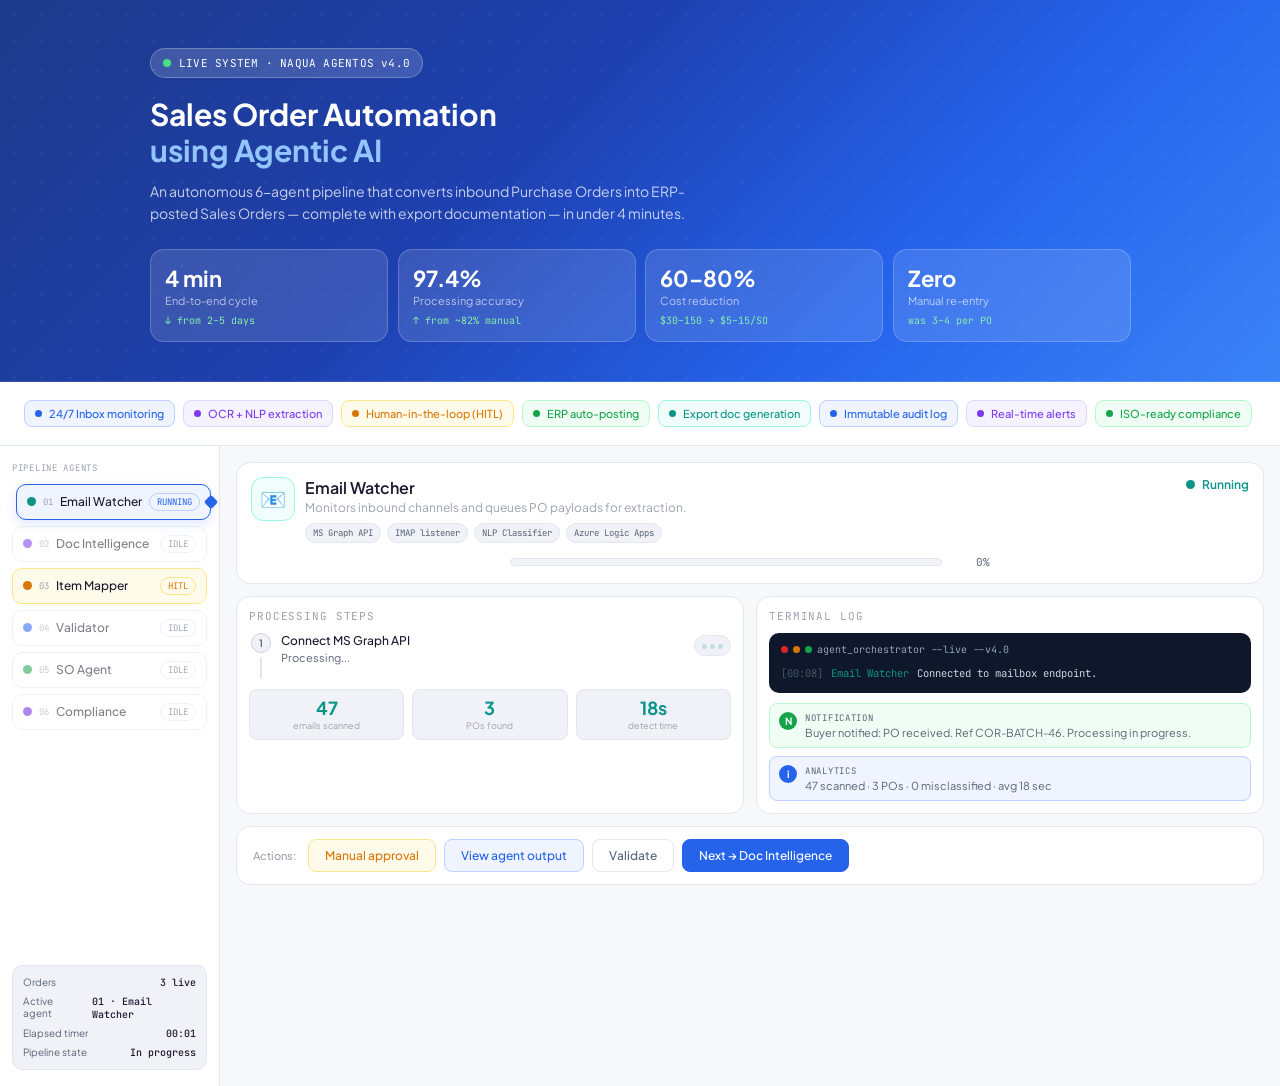
==== index.html @ 42eb83cb "initial commit" ====
<!doctype html>
<html lang="en">
  <head>
    <meta charset="utf-8" />
    <meta name="viewport" content="width=device-width, initial-scale=1" />
    <title>Sales Order Automation using Agentic AI · NAQUA AgentOS</title>
    <link rel="preconnect" href="https://fonts.googleapis.com" />
    <link rel="preconnect" hrefin="https://fonts.gstatic.com" crossorigin />
    <link
      href="https://fonts.googleapis.com/css2?family=JetBrains+Mono:wght@300;400;500;600;700&family=Plus+Jakarta+Sans:wght@300;400;500;600;700&display=swap"
      rel="stylesheet"
    />
    <style>
      :root {
        --font-sans: "Plus Jakarta Sans", system-ui, -apple-system, "Segoe UI", sans-serif;
        --font-mono: "JetBrains Mono", ui-monospace, SFMono-Regular, Menlo, monospace;

        --bg: #f7f8fa;
        --card-bg: #ffffff;
        --card-surface: #f0f2f7;
        --border: #e2e6ef;
        --border-strong: #cbd2e0;
        --text-primary: #1a1a2e;
        --text-secondary: #5a6478;
        --text-muted: #9ca3af;

        --blue: #2563eb;
        --blue-light: #eff4ff;
        --blue-border: #bfcfff;
        --teal: #0d9488;
        --teal-light: #f0fdfa;
        --teal-border: #99f6e4;
        --purple: #7c3aed;
        --purple-light: #f5f3ff;
        --purple-border: #ddd6fe;
        --amber: #d97706;
        --amber-light: #fffbeb;
        --amber-border: #fde68a;
        --green: #16a34a;
        --green-light: #f0fdf4;
        --green-border: #bbf7d0;
        --red: #dc2626;
        --red-light: #fef2f2;
        --red-border: #fecaca;
        --violet: #6d28d9;
        --violet-light: #ede9fe;
        --violet-border: #c4b5fd;

        --hero-g1: #1e3a8a;
        --hero-g2: #1e40af;
        --hero-g3: #2563eb;
        --hero-g4: #3b82f6;
        --hero-text-soft: rgba(255, 255, 255, 0.75);
        --hero-card-bg: rgba(255, 255, 255, 0.12);
        --hero-card-border: rgba(255, 255, 255, 0.2);
        --hero-badge-bg: rgba(255, 255, 255, 0.15);
        --hero-badge-border: rgba(255, 255, 255, 0.25);
        --hero-dot-grid: rgba(255, 255, 255, 0.07);
        --hero-dot: #4ade80;

        --terminal-bg: #0f172a;
        --terminal-head: #94a3b8;
        --terminal-time: #475569;
        --terminal-msg: #cbd5e1;
        --terminal-hitl: #fde68a;
        --terminal-hitl-bg: rgba(245, 158, 11, 0.08);

        --radius-card: 14px;
        --radius-sm: 8px;
        --space-container: 24px;
      }

      * {
        box-sizing: border-box;
      }

      body {
        margin: 0;
        background: var(--bg);
        color: var(--text-primary);
        font-family: var(--font-sans);
      }

      button,
      [role="button"] {
        font-family: inherit;
      }

      .mono {
        font-family: var(--font-mono);
      }

      .app-wrap {
        width: min(1280px, 100%);
        margin: 0 auto;
        background: var(--bg);
      }

      .hero {
        position: relative;
        padding: 48px 40px 40px;
        background-image:
          radial-gradient(var(--hero-dot-grid) 1px, transparent 1px),
          linear-gradient(135deg, var(--hero-g1) 0%, var(--hero-g2) 40%, var(--hero-g3) 70%, var(--hero-g4) 100%);
        background-size: 28px 28px, cover;
        background-position: 0 0, center;
      }

      .hero-content {
        max-width: 980px;
        margin: 0 auto;
      }

      .live-badge {
        display: inline-flex;
        align-items: center;
        gap: 8px;
        padding: 7px 12px;
        border-radius: 999px;
        border: 1px solid var(--hero-badge-border);
        background: var(--hero-badge-bg);
        color: var(--card-bg);
        font-size: 11px;
        letter-spacing: 0.02em;
      }

      .live-dot {
        width: 8px;
        height: 8px;
        border-radius: 999px;
        background: var(--hero-dot);
        animation: pulse-dot 1.5s infinite;
      }

      .hero h1 {
        margin: 18px 0 12px;
        font-size: 30px;
        line-height: 1.2;
        color: var(--card-bg);
      }

      .hero h1 span {
        display: block;
        color: #93c5fd;
      }

      .hero p {
        margin: 0;
        max-width: 560px;
        color: var(--hero-text-soft);
        font-size: 14px;
        line-height: 1.6;
      }

      .kpi-grid {
        margin-top: 24px;
        display: grid;
        grid-template-columns: repeat(4, minmax(0, 1fr));
        gap: 10px;
      }

      .kpi-card {
        border: 1px solid var(--hero-card-border);
        background: var(--hero-card-bg);
        border-radius: var(--radius-card);
        padding: 14px;
        animation: kpi-enter 250ms ease forwards;
        opacity: 0;
      }

      .kpi-card:nth-child(1) { animation-delay: 0ms; }
      .kpi-card:nth-child(2) { animation-delay: 100ms; }
      .kpi-card:nth-child(3) { animation-delay: 200ms; }
      .kpi-card:nth-child(4) { animation-delay: 300ms; }

      .kpi-value {
        font-size: 22px;
        font-weight: 700;
        color: var(--card-bg);
      }

      .kpi-label {
        margin-top: 2px;
        font-size: 11px;
        color: rgba(255, 255, 255, 0.65);
      }

      .kpi-delta {
        margin-top: 7px;
        font-size: 10px;
        color: #86efac;
      }

      .features-strip {
        background: var(--card-bg);
        border-bottom: 1px solid var(--border);
        padding: 18px 24px;
      }

      .feature-list {
        display: flex;
        flex-wrap: wrap;
        gap: 8px;
      }

      .chip {
        display: inline-flex;
        align-items: center;
        gap: 7px;
        border-radius: var(--radius-sm);
        padding: 6px 10px;
        border: 1px solid var(--chip-border);
        background: var(--chip-bg);
        color: var(--chip-fg);
        font-size: 11px;
        font-weight: 500;
      }

      .chip-dot {
        width: 7px;
        height: 7px;
        border-radius: 999px;
        background: var(--chip-fg);
      }

      .chip.blue { --chip-bg: var(--blue-light); --chip-border: var(--blue-border); --chip-fg: var(--blue); }
      .chip.purple { --chip-bg: var(--purple-light); --chip-border: var(--purple-border); --chip-fg: var(--purple); }
      .chip.amber { --chip-bg: var(--amber-light); --chip-border: var(--amber-border); --chip-fg: var(--amber); }
      .chip.green { --chip-bg: var(--green-light); --chip-border: var(--green-border); --chip-fg: var(--green); }
      .chip.teal { --chip-bg: var(--teal-light); --chip-border: var(--teal-border); --chip-fg: var(--teal); }

      .app-shell {
        display: grid;
        grid-template-columns: 220px 1fr;
        min-height: 640px;
      }

      .left-nav {
        background: var(--card-bg);
        border-right: 1px solid var(--border);
        padding: 16px 12px;
        display: flex;
        flex-direction: column;
        gap: 10px;
      }

      .panel-label {
        font-size: 9px;
        letter-spacing: 0.08em;
        text-transform: uppercase;
        color: var(--text-muted);
      }

      .agent-nav {
        display: flex;
        flex-direction: column;
        gap: 6px;
      }

      .agent-row {
        border: 1px solid var(--border);
        border-radius: 10px;
        background: var(--card-bg);
        padding: 8px 10px;
        display: grid;
        grid-template-columns: auto auto 1fr auto;
        gap: 6px 7px;
        align-items: center;
        cursor: pointer;
        transition: background 150ms ease, opacity 150ms ease, border-color 150ms ease;
      }

      .agent-row:hover {
        background: var(--card-surface);
      }

      .agent-row.idle {
        opacity: 0.55;
      }

      .agent-row.running {
        border-color: var(--blue-border);
      }

      .agent-row.hitl {
        border-color: var(--amber-border);
        background: var(--amber-light);
      }

      .agent-row.done {
        border-color: var(--green-border);
        background: var(--green-light);
      }

      .agent-row.error {
        border-color: var(--red-border);
        background: var(--red-light);
      }

      .agent-row.active {
        background: var(--blue-light);
        border-color: var(--blue);
        box-shadow: 0 4px 12px rgba(37, 99, 235, 0.15);
        transform: translateX(4px);
        position: relative;
        z-index: 2;
        opacity: 1;
      }

      .agent-row.active::after {
        content: "";
        position: absolute;
        right: -6px;
        top: 50%;
        transform: translateY(-50%) rotate(45deg);
        width: 10px;
        height: 10px;
        background: var(--blue);
        border-radius: 2px;
        box-shadow: 2px -2px 4px rgba(0, 0, 0, 0.05);
      }

      .agent-row.hitl.active {
        background: #fffbeb;
        border-color: var(--amber);
      }

      .agent-row.hitl.active::after {
        background: var(--amber);
      }

      .agent-row.done.active {
        background: #f0fdf4;
        border-color: var(--green);
      }

      .agent-row.done.active::after {
        background: var(--green);
      }

      .agent-dot {
        width: 9px;
        height: 9px;
        border-radius: 999px;
        background: var(--agent-color);
      }

      .agent-row.running .agent-dot,
      .agent-row.hitl .agent-dot {
        animation: pulse-dot 0.8s infinite;
      }

      .agent-num {
        font-size: 9px;
        color: var(--text-muted);
      }

      .agent-name {
        font-size: 12px;
        font-weight: 500;
        color: var(--text-primary);
        flex: 1;
      }

      .state-badge {
        border-radius: 999px;
        padding: 2px 7px;
        font-size: 9px;
        border: 1px solid var(--border);
        color: var(--text-secondary);
        background: var(--card-bg);
      }

      .state-badge.running { color: var(--blue); border-color: var(--blue-border); background: var(--blue-light); }
      .state-badge.hitl { color: var(--amber); border-color: var(--amber-border); background: var(--amber-light); }
      .state-badge.done { color: var(--green); border-color: var(--green-border); background: var(--green-light); }
      .state-badge.error { color: var(--red); border-color: var(--red-border); background: var(--red-light); }

      .status-block {
        margin-top: auto;
        border: 1px solid var(--border);
        background: var(--card-surface);
        border-radius: 10px;
        padding: 10px;
        font-size: 10px;
        display: grid;
        gap: 6px;
      }

      .status-row {
        display: flex;
        justify-content: space-between;
        color: var(--text-secondary);
        gap: 10px;
      }

      .status-row span:last-child {
        color: var(--text-primary);
        font-family: var(--font-mono);
        font-weight: 500;
      }

      .right-panel {
        padding: 16px;
      }

      .agent-panel {
        display: flex;
        flex-direction: column;
        gap: 12px;
        animation: panel-in 200ms ease;
      }

      .card {
        border-radius: var(--radius-card);
        border: 1px solid var(--border);
        background: var(--card-bg);
      }

      .agent-header {
        padding: 14px;
        display: grid;
        grid-template-columns: 1fr auto;
        align-items: start;
        gap: 12px;
      }

      .header-main {
        display: flex;
        gap: 10px;
        align-items: flex-start;
      }

      .agent-icon {
        width: 44px;
        height: 44px;
        border-radius: 12px;
        display: grid;
        place-items: center;
        font-size: 21px;
        background: var(--theme-light);
        border: 1px solid var(--theme-border);
      }

      .header-title {
        font-size: 16px;
        font-weight: 600;
        color: var(--text-primary);
      }

      .header-sub {
        margin-top: 2px;
        font-size: 12px;
        color: var(--text-muted);
      }

      .tool-list {
        margin-top: 8px;
        display: flex;
        flex-wrap: wrap;
        gap: 6px;
      }

      .tool-pill {
        border: 1px solid var(--border);
        background: var(--card-surface);
        color: var(--text-secondary);
        border-radius: 999px;
        padding: 3px 7px;
        font-size: 9px;
      }

      .header-status {
        display: flex;
        align-items: center;
        gap: 7px;
        font-size: 12px;
        font-weight: 600;
        color: var(--theme);
      }

      .header-progress {
        grid-column: 1 / -1;
        width: min(480px, 100%);
        justify-self: center;
        display: flex;
        align-items: center;
        gap: 10px;
      }

      .header-progress-bar {
        flex: 1;
        height: 8px;
        border-radius: 999px;
        border: 1px solid var(--border);
        background: var(--card-surface);
        overflow: hidden;
      }

      .header-progress-fill {
        height: 100%;
        width: var(--header-progress, 0%);
        border-radius: inherit;
        background: var(--theme);
        transition: width 250ms ease;
      }

      .header-progress.running .header-progress-fill,
      .header-progress.hitl .header-progress-fill {
        background-image: linear-gradient(90deg, var(--theme), #93c5fd, var(--theme));
        background-size: 180% 100%;
        animation: progress-shift 1.1s linear infinite;
      }

      .header-progress-label {
        min-width: 38px;
        font-size: 11px;
        color: var(--text-secondary);
        text-align: right;
      }

      @keyframes progress-shift {
        from { background-position: 0% 50%; }
        to { background-position: 100% 50%; }
      }

      .header-dot {
        width: 9px;
        height: 9px;
        border-radius: 999px;
        background: var(--theme);
      }

      .header-dot.pulse {
        animation: pulse-dot 0.8s infinite;
      }

      .grid-2 {
        display: grid;
        gap: 12px;
        grid-template-columns: 1fr 1fr;
      }

      .steps-card,
      .log-card {
        padding: 12px;
      }

      .small-title {
        font-size: 11px;
        color: var(--text-muted);
        letter-spacing: 0.08em;
        text-transform: uppercase;
      }

      .steps {
        margin-top: 10px;
        display: grid;
        gap: 8px;
      }

      .step-item {
        display: grid;
        grid-template-columns: 24px 1fr auto;
        gap: 8px;
        align-items: start;
        opacity: 0;
        animation: fade-in-up 250ms ease forwards;
        animation-delay: var(--d);
      }

      .step-pending {
        opacity: 0.4;
      }

      .step-rail {
        display: flex;
        flex-direction: column;
        align-items: center;
      }

      .step-circle {
        width: 20px;
        height: 20px;
        border-radius: 999px;
        border: 1px solid var(--border-strong);
        background: var(--card-surface);
        color: var(--text-secondary);
        display: grid;
        place-items: center;
        font-size: 10px;
        font-weight: 600;
      }

      .step-circle.done {
        background: var(--theme-light);
        border-color: var(--theme-border);
        color: var(--theme);
      }

      .step-circle.hitl {
        background: var(--amber-light);
        border-color: var(--amber-border);
        color: var(--amber);
      }

      .step-line {
        width: 1.5px;
        height: 22px;
        background: var(--border);
        margin-top: 4px;
      }

      .step-title {
        font-size: 12px;
        font-weight: 500;
      }

      .step-title.hitl {
        color: var(--amber);
      }

      .step-sub {
        margin-top: 3px;
        font-size: 11px;
        color: var(--text-secondary);
      }

      .metric-chip {
        margin-top: 2px;
        border-radius: 999px;
        border: 1px solid var(--border);
        background: var(--card-surface);
        padding: 3px 7px;
        font-size: 10px;
        color: var(--text-secondary);
        white-space: nowrap;
      }

      .metric-chip.hitl {
        border-color: var(--amber-border);
        background: var(--amber-light);
        color: var(--amber);
        animation: hitl-badge-pulse 1s infinite;
      }

      .hitl-inline {
        margin-top: 4px;
        display: inline-flex;
        align-items: center;
        gap: 6px;
        border: 1px solid var(--amber-border);
        background: var(--amber-light);
        color: var(--amber);
        border-radius: 999px;
        padding: 3px 7px;
        font-size: 10px;
      }

      .metrics-grid {
        margin-top: 10px;
        display: grid;
        gap: 8px;
        grid-template-columns: repeat(3, minmax(0, 1fr));
      }

      .m-chip {
        border: 1px solid var(--border);
        background: var(--card-surface);
        border-radius: var(--radius-sm);
        text-align: center;
        padding: 8px 5px;
      }

      .m-value {
        font-size: 18px;
        line-height: 1.1;
        font-weight: 700;
        color: var(--theme);
      }

      .m-label {
        margin-top: 2px;
        font-size: 9px;
        color: var(--text-muted);
      }

      .inline-overlay {
        margin-top: 12px;
        border-radius: var(--radius-card);
        background: rgba(15, 23, 42, 0.5);
        padding: 12px;
      }

      .modal-box {
        max-width: 480px;
        margin: 0 auto;
        border: 1px solid var(--border);
        border-radius: var(--radius-card);
        background: var(--card-bg);
        padding: 20px;
        opacity: 0;
        transform: scale(0.96);
        animation: modal-in 180ms ease forwards;
      }

      .modal-head {
        display: flex;
        gap: 10px;
        align-items: flex-start;
      }

      .modal-ico {
        width: 32px;
        height: 32px;
        border-radius: var(--radius-sm);
        border: 1px solid var(--amber-border);
        background: var(--amber-light);
        display: grid;
        place-items: center;
      }

      .modal-title {
        font-size: 14px;
        font-weight: 600;
      }

      .modal-sub {
        margin-top: 4px;
        font-size: 11px;
        color: var(--text-secondary);
      }

      .anom-row {
        display: flex;
        gap: 8px;
        padding: 8px 0;
        border-bottom: 1px solid var(--border);
      }

      .anom-dot {
        width: 8px;
        height: 8px;
        border-radius: 999px;
        margin-top: 5px;
      }

      .anom-item {
        font-size: 11px;
        font-weight: 500;
      }

      .anom-detail {
        margin-top: 2px;
        font-size: 10px;
        color: var(--text-secondary);
      }

      .modal-actions {
        display: flex;
        flex-wrap: wrap;
        gap: 8px;
        margin-top: 12px;
      }

      .log-body {
        margin-top: 10px;
        border-radius: 10px;
        background: var(--terminal-bg);
        padding: 10px 12px;
      }

      .log-head {
        display: flex;
        align-items: center;
        gap: 5px;
        color: var(--terminal-head);
        font-size: 10px;
        margin-bottom: 8px;
      }

      .tl-dot {
        width: 7px;
        height: 7px;
        border-radius: 999px;
      }

      .tl-red { background: var(--red); }
      .tl-amber { background: var(--amber); }
      .tl-green { background: var(--green); }

      .ll {
        display: flex;
        gap: 8px;
        font-size: 10.5px;
        line-height: 1.8;
        animation: slide-in 150ms ease both;
        animation-delay: var(--d);
      }

      .ll.hitl {
        background: var(--terminal-hitl-bg);
        border-radius: 6px;
        padding: 0 6px;
      }

      .ll-time {
        color: var(--terminal-time);
      }

      .ll-agent {
        color: var(--theme);
      }

      .ll-msg {
        color: var(--terminal-msg);
      }

      .ll.hitl .ll-msg {
        color: var(--terminal-hitl);
      }

      .banner-stack {
        margin-top: 10px;
        display: grid;
        gap: 8px;
      }

      .banner {
        border-radius: var(--radius-sm);
        border: 1px solid var(--banner-border);
        background: var(--banner-bg);
        padding: 8px 9px;
        display: flex;
        gap: 8px;
        align-items: flex-start;
      }

      .b-ico {
        width: 18px;
        height: 18px;
        border-radius: 999px;
        display: grid;
        place-items: center;
        color: var(--card-bg);
        font-size: 10px;
        font-weight: 700;
        background: var(--banner-ico);
      }

      .b-label {
        font-size: 9px;
        color: var(--text-secondary);
        letter-spacing: 0.08em;
        text-transform: uppercase;
      }

      .b-body {
        font-size: 11px;
        color: var(--text-secondary);
        margin-top: 2px;
      }

      .banner.green { --banner-bg: var(--green-light); --banner-border: var(--green-border); --banner-ico: var(--green); }
      .banner.amber { --banner-bg: var(--amber-light); --banner-border: var(--amber-border); --banner-ico: var(--amber); }
      .banner.blue { --banner-bg: var(--blue-light); --banner-border: var(--blue-border); --banner-ico: var(--blue); }

      .action-bar {
        padding: 12px 16px;
        display: flex;
        flex-wrap: wrap;
        align-items: center;
        gap: 8px;
      }

      .action-label {
        color: var(--text-muted);
        font-size: 11px;
        font-weight: 500;
        margin-right: 4px;
      }

      .btn {
        border-radius: var(--radius-sm);
        border: 1px solid var(--border);
        background: var(--card-bg);
        color: var(--text-secondary);
        font-size: 12px;
        font-weight: 500;
        padding: 8px 16px;
        cursor: pointer;
        transition: opacity 150ms ease, transform 80ms ease;
      }

      .btn:hover {
        opacity: 0.85;
      }

      .btn:active {
        transform: scale(0.98);
      }

      .btn:disabled {
        opacity: 0.4;
        cursor: not-allowed;
        pointer-events: none;
      }

      .btn-amber {
        color: var(--amber);
        border-color: var(--amber-border);
        background: var(--amber-light);
      }

      .btn-blue {
        color: var(--blue);
        border-color: var(--blue-border);
        background: var(--blue-light);
      }

      .btn-ghost {
        color: var(--text-secondary);
        border-color: var(--border);
        background: var(--card-bg);
      }

      .btn-next {
        color: var(--card-bg);
        border-color: var(--blue);
        background: var(--blue);
      }

      .btn-next.complete {
        border-color: var(--green);
        background: var(--green);
      }

      .inline-note {
        margin-top: 8px;
        border-radius: var(--radius-sm);
        border: 1px solid var(--green-border);
        background: var(--green-light);
        color: var(--green);
        padding: 7px 9px;
        font-size: 11px;
      }

      .inline-error {
        margin-top: 8px;
        border-radius: var(--radius-sm);
        border: 1px solid var(--red-border);
        background: var(--red-light);
        color: var(--red);
        padding: 7px 9px;
        font-size: 11px;
      }

      .output-panel {
        margin-top: 8px;
        border: 1px solid var(--border);
        border-radius: var(--radius-sm);
        background: var(--card-surface);
        padding: 10px;
        white-space: pre-wrap;
        font-size: 10px;
        color: var(--text-secondary);
      }

      .so-list {
        margin-top: 10px;
        display: grid;
        gap: 8px;
      }

      .so-row {
        display: flex;
        justify-content: space-between;
        align-items: center;
        gap: 8px;
        border: 1px solid var(--border);
        border-radius: var(--radius-sm);
        background: #fff;
        padding: 8px 10px;
      }

      .so-id {
        font-size: 11px;
        font-weight: 600;
        color: var(--text-primary);
      }

      .so-meta {
        margin-top: 2px;
        font-size: 10px;
        color: var(--text-secondary);
      }

      .so-modal-overlay {
        position: fixed;
        inset: 0;
        background: rgba(15, 23, 42, 0.45);
        display: none;
        align-items: center;
        justify-content: center;
        z-index: 50;
        padding: 16px;
      }

      .so-modal-overlay.open {
        display: flex;
      }

      .so-modal-card {
        width: min(760px, 100%);
        border-radius: var(--radius-card);
        border: 1px solid var(--border);
        background: #fff;
        box-shadow: 0 16px 40px rgba(15, 23, 42, 0.18);
        overflow: hidden;
        animation: modal-in 180ms ease forwards;
      }

      .so-modal-head {
        display: flex;
        justify-content: space-between;
        align-items: center;
        border-bottom: 1px solid var(--border);
        background: var(--card-surface);
        padding: 12px 14px;
      }

      .so-modal-title {
        font-size: 14px;
        font-weight: 700;
        color: var(--text-primary);
      }

      .so-modal-body {
        padding: 14px;
        display: grid;
        gap: 10px;
      }

      .so-doc-header {
        border: 1px solid var(--border);
        border-radius: var(--radius-sm);
        padding: 10px;
        background: var(--blue-light);
      }

      .so-doc-grid {
        display: grid;
        gap: 8px;
        grid-template-columns: repeat(2, minmax(0, 1fr));
      }

      .so-doc-cell {
        border: 1px solid var(--border);
        border-radius: var(--radius-sm);
        padding: 8px;
        background: #fff;
      }

      .so-doc-label {
        font-size: 9px;
        color: var(--text-muted);
      }

      .so-doc-value {
        margin-top: 3px;
        font-size: 11px;
        color: var(--text-primary);
        font-weight: 500;
      }

      .theme-teal { --theme: var(--teal); --theme-light: var(--teal-light); --theme-border: var(--teal-border); }
      .theme-purple { --theme: var(--purple); --theme-light: var(--purple-light); --theme-border: var(--purple-border); }
      .theme-amber { --theme: var(--amber); --theme-light: var(--amber-light); --theme-border: var(--amber-border); }
      .theme-blue { --theme: var(--blue); --theme-light: var(--blue-light); --theme-border: var(--blue-border); }
      .theme-green { --theme: var(--green); --theme-light: var(--green-light); --theme-border: var(--green-border); }
      .theme-violet { --theme: var(--violet); --theme-light: var(--violet-light); --theme-border: var(--violet-border); }

      *:focus-visible {
        outline: 2px solid var(--blue);
        outline-offset: 2px;
      }

      @keyframes pulse-dot {
        0%, 100% { opacity: 1; }
        50% { opacity: 0.3; }
      }

      @keyframes panel-in {
        from { opacity: 0; transform: translateY(8px); }
        to { opacity: 1; transform: translateY(0); }
      }

      @keyframes fade-in-up {
        from { opacity: 0; transform: translateY(6px); }
        to { opacity: 1; transform: translateY(0); }
      }

      @keyframes slide-in {
        from { opacity: 0; transform: translateX(-4px); }
        to { opacity: 1; transform: translateX(0); }
      }

      @keyframes hitl-badge-pulse {
        0%, 100% { border-color: var(--amber-border); }
        50% { border-color: transparent; }
      }

      @keyframes kpi-enter {
        from { opacity: 0; transform: scale(0.97); }
        to { opacity: 1; transform: scale(1); }
      }

      @keyframes modal-in {
        from { opacity: 0; transform: scale(0.96); }
        to { opacity: 1; transform: scale(1); }
      }

      @media (max-width: 768px) {
        .app-shell { grid-template-columns: 1fr; }
      }

      @media (max-width: 640px) {
        .kpi-grid { grid-template-columns: repeat(2, minmax(0, 1fr)); }
      }

      @media (max-width: 480px) {
        .hero { padding: 32px 20px; }
        .kpi-grid { grid-template-columns: 1fr; }
      }

      /* Sequential step loading indicator */
      @keyframes typing-dot {
        0%, 100% { opacity: 0.2; }
        20% { opacity: 1; }
      }
      .typing-indicator {
        display: inline-flex;
        gap: 3px;
        align-items: center;
        padding: 2px 0;
      }
      .typing-indicator span {
        width: 5px;
        height: 5px;
        border-radius: 50%;
        background: var(--theme, var(--blue));
        animation: typing-dot 1.4s infinite both;
      }
      .typing-indicator span:nth-child(2) { animation-delay: 0.2s; }
      .typing-indicator span:nth-child(3) { animation-delay: 0.4s; }

      /* Bottom action panel transitions */
      .bottom-panel-content {
        overflow: hidden;
        max-height: 0;
        opacity: 0;
        transition: max-height 350ms ease, opacity 250ms ease, margin 250ms ease;
        margin-top: 0;
      }
      .bottom-panel-content.open {
        max-height: 500px;
        opacity: 1;
        margin-top: 8px;
      }

      /* Active action button highlight */
      .btn.btn-active {
        box-shadow: 0 0 0 2px var(--blue);
        transform: scale(1.02);
      }
    </style>
  </head>
  <body>
    <main class="app-wrap">
      <section class="hero" id="hero" aria-label="Hero section">
        <div class="hero-content">
          <div class="live-badge mono">
            <span class="live-dot" aria-hidden="true"></span>
            <span>LIVE SYSTEM · NAQUA AGENTOS v4.0</span>
          </div>
          <h1>Sales Order Automation <span>using Agentic AI</span></h1>
          <p>
            An autonomous 6-agent pipeline that converts inbound Purchase Orders into ERP-posted Sales
            Orders — complete with export documentation — in under 4 minutes.
          </p>
          <div class="kpi-grid">
            <article class="kpi-card">
              <div class="kpi-value">4 min</div>
              <div class="kpi-label">End-to-end cycle</div>
              <div class="kpi-delta mono">↓ from 2–5 days</div>
            </article>
            <article class="kpi-card">
              <div class="kpi-value">97.4%</div>
              <div class="kpi-label">Processing accuracy</div>
              <div class="kpi-delta mono">↑ from ~82% manual</div>
            </article>
            <article class="kpi-card">
              <div class="kpi-value">60–80%</div>
              <div class="kpi-label">Cost reduction</div>
              <div class="kpi-delta mono">$30–150 → $5–15/SO</div>
            </article>
            <article class="kpi-card">
              <div class="kpi-value">Zero</div>
              <div class="kpi-label">Manual re-entry</div>
              <div class="kpi-delta mono">was 3–4 per PO</div>
            </article>
          </div>
        </div>
      </section>

      <section class="features-strip" id="features" aria-label="Features strip">
        <div class="feature-list">
          <div class="chip blue"><span class="chip-dot"></span>24/7 Inbox monitoring</div>
          <div class="chip purple"><span class="chip-dot"></span>OCR + NLP extraction</div>
          <div class="chip amber"><span class="chip-dot"></span>Human-in-the-loop (HITL)</div>
          <div class="chip green"><span class="chip-dot"></span>ERP auto-posting</div>
          <div class="chip teal"><span class="chip-dot"></span>Export doc generation</div>
          <div class="chip blue"><span class="chip-dot"></span>Immutable audit log</div>
          <div class="chip purple"><span class="chip-dot"></span>Real-time alerts</div>
          <div class="chip green"><span class="chip-dot"></span>ISO-ready compliance</div>
        </div>
      </section>

      <section id="simulation" aria-label="Main simulation app container">
        <div class="app-shell">
          <aside class="left-nav">
            <div class="panel-label mono">Pipeline agents</div>
            <div class="agent-nav" id="agentNav"></div>
            <div class="status-block">
              <div class="status-row"><span>Orders</span><span id="statusOrders">3 live</span></div>
              <div class="status-row"><span>Active agent</span><span id="statusAgent">03 · Item Mapper</span></div>
              <div class="status-row"><span>Elapsed timer</span><span id="statusTimer">00:00</span></div>
              <div class="status-row"><span>Pipeline state</span><span id="statusPipeline">Awaiting approval</span></div>
            </div>
          </aside>
          <section class="right-panel">
            <div id="panelHost"></div>
          </section>
        </div>
      </section>
    </main>
    <div class="so-modal-overlay" id="soModalOverlay" onclick="closeSalesOrderModal(event)">
      <div class="so-modal-card" id="soModalCard">
        <div class="so-modal-head">
          <div class="so-modal-title">Sales Order Preview</div>
          <button class="btn btn-ghost" onclick="closeSalesOrderModal()">Close</button>
        </div>
        <div class="so-modal-body" id="soModalBody"></div>
      </div>
    </div>

    <script>
      const appState = {
        currentAgent: 0,
        agentStates: ["done", "done", "hitl", "running", "done", "running"],
        agentProgress: [],
        completedSteps: [],
        elapsedTime: 0,
        isRunning: false,
        stepState: {},
        logState: {},
      };

      appState.currentAgent = 2;
      appState.startedAt = null;
      appState.timerRef = null;
      appState.hitlApproved = false;
      appState.hitlRejected = false;
      appState.activeBottomPanel = null;  // 'approval' | 'output' | 'validate' | null
      appState.simTimeout = null;

      const agents = [
        {
          id: 1, key: "email", theme: "teal", icon: "📧", dot: "var(--teal)", name: "Email Watcher",
          desc: "Monitors inbound channels and queues PO payloads for extraction.",
          tools: ["MS Graph API", "IMAP listener", "NLP Classifier", "Azure Logic Apps"],
          stateText: { done: "Completed", running: "Running", hitl: "Awaiting review", error: "Error", idle: "Idle" },
          steps: [
            ["Connect MS Graph API", "Auth OK. Token valid.", "0.2s · PASS"],
            ["Scan inbox — 47 emails", "1 PO from coral@coralintl.com", "18 sec avg"],
            ["NLP email classification", "PURCHASE ORDER · 99.2% confidence", "5 sec · 99.2%"],
            ["Download PDF attachment", "COR-BATCH-46.pdf · 6.3 MB · 3 pages", "1.1 sec · 6.3 MB"],
            ["Queue for Doc Intelligence", "Payload queued. Auto-ack sent to buyer.", "Instant"],
          ],
          metrics: [["47", "emails scanned"], ["3", "POs found"], ["18s", "detect time"]],
          logs: [
            "Connected to mailbox endpoint.",
            "Inbound PO candidate detected.",
            "Classification score: 99.2%.",
            "Attachment saved to processing queue.",
          ],
          banners: [
            { type: "green", label: "Notification", body: "Buyer notified: PO received. Ref COR-BATCH-46. Processing in progress." },
            { type: "blue", label: "Analytics", body: "47 scanned · 3 POs · 0 misclassified · avg 18 sec" },
          ],
          output: "email_metadata:\n- sender: coral@coralintl.com\n- subject: PO COR-BATCH-46\n- attachment: /inbox/COR-BATCH-46.pdf",
        },
        {
          id: 2, key: "doc", theme: "purple", icon: "🔍", dot: "var(--purple)", name: "Doc Intelligence",
          desc: "Runs OCR + NLP extraction and outputs structured purchase order fields.",
          tools: ["Azure Form Recognizer", "LayoutLM", "spaCy NER", "pytesseract"],
          stateText: { done: "Completed", running: "Running", hitl: "Awaiting review", error: "Error", idle: "Idle" },
          steps: [
            ["Initialize LayoutLM model", "Azure Form Recognizer v3.0 loaded.", "0.4s · ready"],
            ["Run OCR on 3 pages", "Text extracted. 300 DPI. Clean scan.", "2.1s · 300 DPI"],
            ["NLP field extraction", "24 fields: buyer, 12 items, LC ref, FOB", "4.9s · 24 fields"],
            ["Confidence scoring", "Overall 99.4% · lowest 97.1% · PASS", "99.4% avg"],
            ["Write structured JSON", "USD 100,224 confirmed → Item Mapper", "7.4s · 0 errors"],
          ],
          metrics: [["24", "fields extracted"], ["99.4%", "confidence"], ["7.4s", "parse time"]],
          logs: [
            "Model initialization complete.",
            "OCR extracted 3-page payload.",
            "Entity extraction yielded 24 fields.",
            "Payload serialized and sent downstream.",
          ],
          banners: [
            { type: "blue", label: "Analytics", body: "24/24 fields · 99.4% conf · 7.4s · 0 errors · zero re-keying" },
          ],
          output: "extracted_fields:\n- buyer: Coral International\n- po_number: COR-BATCH-46\n- line_items: 12\n- amount_usd: 100224",
        },
        {
          id: 3, key: "mapper", theme: "amber", icon: "🗺️", dot: "var(--amber)", name: "Item Mapper",
          desc: "Matches extracted item descriptions against ERP item master with confidence checks.",
          tools: ["RapidFuzz", "ERP Item Master", "Confidence Scorer"],
          stateText: { done: "Approved — continuing", running: "Running", hitl: "Awaiting approval", error: "Error", idle: "Idle" },
          steps: [
            ["Load ERP item master", "4,821 records from SAP S/4HANA", "0.3s · 4821 records"],
            ["RapidFuzz matching 12 items", "11 items above 95% · avg conf 97.1%", "11/12 auto-mapped"],
            ["FLAGGED — HITL", "Entry #04: COR-FILTER-XLR8 · 88% conf", "Awaiting human review"],
            ["Confidence complete", "Awaiting approval", "Pending"],
            ["Write JSON payload", "→ Validation Agent queue", "Pending"],
          ],
          metrics: [["12", "items"], ["1", "HITL flag"], ["91%", "avg confidence"]],
          logs: [
            "Item master loaded: 4821 records.",
            "11 line items resolved automatically.",
            "Confidence exception raised for item #04.",
            "HITL checkpoint waiting for operator.",
          ],
          banners: [
            { type: "amber", label: "Alert", body: "Operator notified · 30 min SLA · escalates to team lead at 29 min" },
            { type: "blue", label: "Analytics", body: "83% auto-mapped · 17% HITL · avg review 4.2 min" },
          ],
          output: "item_mapping:\n- auto_mapped: 11\n- flagged: 1\n- flagged_item: COR-FILTER-XLR8 (88%)\n- suggested_code: NAQUA-FILTER-XLR-8B",
        },
        {
          id: 4, key: "validator", theme: "blue", icon: "🛡️", dot: "var(--blue)", name: "Validator",
          desc: "Applies business constraints, pricing checks, and credit policies before SO posting.",
          tools: ["Business Rules Engine", "ERP Credit API", "Pricing DB"],
          stateText: { done: "Completed", running: "Running", hitl: "Awaiting review", error: "Error", idle: "Idle" },
          steps: [
            ["Load 37 validation rules", "Business rules engine initialized.", "0.1s · 37 rules"],
            ["Mandatory field check", "All 24 fields present · PASS", "24/24 PASS"],
            ["Pricing reconciliation", "USD 100,224 vs pricelist · delta <0.5%", "MATCH"],
            ["Credit limit check", "Exposure USD 200,448 of USD 5M · 4%", "Limit OK"],
            ["Validation report written", "37 rules passed. 0 exceptions. → SO Agent", "9.2s · 0 exceptions"],
          ],
          metrics: [["37", "rules checked"], ["100%", "auto-passed"], ["0", "exceptions"]],
          logs: [
            "Validation rules loaded.",
            "Required fields passed.",
            "Pricing and credit checks passed.",
            "Validation report committed.",
          ],
          banners: [
            { type: "green", label: "Notification", body: "All 37 checks passed. 0 exceptions. PO cleared for SO creation." },
          ],
          output: "validation_report:\n- rules_checked: 37\n- pass_rate: 100%\n- pricing_delta: <0.5%\n- exceptions: 0",
        },
        {
          id: 5, key: "so", theme: "green", icon: "📋", dot: "var(--green)", name: "SO Agent",
          desc: "Creates ERP sales orders and routes manager checkpoint for commercial sign-off.",
          tools: ["ERP REST API", "UiPath Orchestrator", "SO Template"],
          stateText: { done: "Completed", running: "Running", hitl: "Awaiting review", error: "Error", idle: "Idle" },
          steps: [
            ["Build ERP REST payload", "Validated JSON → SAP S/4HANA schema", "0.5s · 3 SOs"],
            ["Authenticate to SAP S/4HANA", "OAuth2 token acquired. Connection OK.", "0.3s · Auth OK"],
            ["POST 3 Sales Orders", "COR46→SO-45912 ✓ COR47→SO-45913 ✓ COR48→SO-45914 ✓", "11s"],
            ["HITL — Manager approval", "Dashboard notif sent · SLA 2 hrs", "Awaiting human review"],
            ["Approval received · confirmed", "Approved in 38 min. SOs active.", "38 min · SLA met"],
          ],
          metrics: [["3", "SOs posted"], ["11s", "ERP response"], ["99.1%", "API success"]],
          logs: [
            "Payload transformed for SAP API.",
            "ERP authentication successful.",
            "SO-45912/13/14 posted.",
            "Manager sign-off complete.",
          ],
          banners: [
            { type: "green", label: "Notification", body: "SO-45912, SO-45913, SO-45914 posted to SAP. Sales team notified." },
          ],
          output: "sales_orders:\n- SO-45912\n- SO-45913\n- SO-45914\namount_usd: 300672",
        },
        {
          id: 6, key: "compliance", theme: "violet", icon: "📑", dot: "var(--violet)", name: "Compliance",
          desc: "Generates export documentation, controls finance sign-off, and writes immutable audit logs.",
          tools: ["DocGen Engine", "SWIFT Router", "Audit Logger", "DHL API"],
          stateText: { done: "Completed", running: "Running", hitl: "Awaiting review", error: "Error", idle: "Idle" },
          steps: [
            ["Load 3 SOs from Agent 05", "SO-45912/13/14 · USD 300,672 total", "0.2s · 3 SOs"],
            ["Generate 3 BL drafts", "CGMU6956470, CGMU6983671, AMCU9371181", "3 BLs · 18s"],
            ["Generate LC, packing, CO docs", "18 documents total · LC pre-check PASS", "42s · 18 docs"],
            ["HITL — Finance sign-off", "Doc set sent for review · 15 min SLA", "Awaiting human review"],
            ["Dispatch + audit log", "Sent to ANB Bank + customer. DHL triggered. ISO log written.", "3m 51s total"],
          ],
          metrics: [["18", "docs generated"], ["94%", "1st-attempt bank"], ["3m51s", "total cycle"]],
          logs: [
            "Document generation batch started.",
            "Export bundle contains 18 documents.",
            "Finance sign-off checkpoint initiated.",
            "Dispatch and audit ledger write queued.",
          ],
          banners: [
            { type: "amber", label: "Alert", body: "LC expiry 45+ days · No action · 7-day pre-expiry check scheduled" },
            { type: "blue", label: "Analytics", body: "Cycle 3m51s · 18 docs · 94% bank · 60–80% cost reduction · 97.4% accuracy" },
          ],
          output: "compliance_bundle:\n- docs: 18\n- bank_submission: ready\n- dhl_dispatch: queued\n- audit_log: immutable_entry_written",
        },
      ];

      const agentNav = document.getElementById("agentNav");
      const panelHost = document.getElementById("panelHost");
      const soModalOverlay = document.getElementById("soModalOverlay");
      const soModalBody = document.getElementById("soModalBody");

      const soDocuments = {
        "SO-45912": {
          customer: "Coral International",
          amount: "USD 100,224",
          currency: "USD",
          paymentTerms: "LC 45 days",
          incoterm: "FOB Karachi",
          items: "4 line items",
          createdBy: "SO Agent",
          approvedBy: "Sales Manager",
          status: "Posted to SAP S/4HANA"
        },
        "SO-45913": {
          customer: "Coral International",
          amount: "USD 99,912",
          currency: "USD",
          paymentTerms: "LC 45 days",
          incoterm: "FOB Karachi",
          items: "4 line items",
          createdBy: "SO Agent",
          approvedBy: "Sales Manager",
          status: "Posted to SAP S/4HANA"
        },
        "SO-45914": {
          customer: "Coral International",
          amount: "USD 100,536",
          currency: "USD",
          paymentTerms: "LC 45 days",
          incoterm: "FOB Karachi",
          items: "4 line items",
          createdBy: "SO Agent",
          approvedBy: "Sales Manager",
          status: "Posted to SAP S/4HANA"
        }
      };

      function fmtState(s) {
        return s.toUpperCase();
      }

      function formatTime(sec) {
        const m = String(Math.floor(sec / 60)).padStart(2, "0");
        const s = String(sec % 60).padStart(2, "0");
        return `${m}:${s}`;
      }

      function getInitialProgress(agentIndex) {
        const totalSteps = agents[agentIndex].steps.length;
        const completed = appState.completedSteps[agentIndex] ?? 0;
        if (totalSteps <= 0) return 0;
        if (agentIndex === 2 && !appState.hitlApproved) {
          return Math.min((completed / totalSteps) * 100, (3 / totalSteps) * 100);
        }
        return (completed / totalSteps) * 100;
      }

      function syncAgentProgress(agentIndex) {
        updateAgentProgress(agentIndex, getInitialProgress(agentIndex));
      }

      function syncAllProgress() {
        agents.forEach((_, i) => syncAgentProgress(i));
      }

      function initializeProgressState() {
        if (!appState.completedSteps.length) {
          appState.completedSteps = agents.map(() => 0);
        }
        if (!appState.agentProgress.length) {
          appState.agentProgress = agents.map(() => 0);
        }
        syncAllProgress();
      }

      function markAgentComplete(agentIndex) {
        appState.completedSteps[agentIndex] = agents[agentIndex].steps.length;
        syncAgentProgress(agentIndex);
      }

      function markStepComplete(agentIndex, completedCount) {
        const total = agents[agentIndex].steps.length;
        const clamped = Math.max(0, Math.min(completedCount, total));
        appState.completedSteps[agentIndex] = clamped;
        syncAgentProgress(agentIndex);
      }

      function finalizeAgentProgress(agentIndex) {
        if (agentIndex === 2 && !appState.hitlApproved) {
          markStepComplete(agentIndex, 3);
          return;
        }
        markAgentComplete(agentIndex);
      }

      function getSimulationStepCount(agentIndex) {
        if (agentIndex === 2 && !appState.hitlApproved) return 3;
        return agents[agentIndex].steps.length;
      }

      function resolveAgentState(agentIndex) {
        if (agentIndex === 2 && !appState.hitlApproved) return "hitl";
        const total = agents[agentIndex].steps.length;
        const completed = appState.completedSteps[agentIndex] ?? 0;
        if (completed >= total) return "done";
        if (completed > 0) return "running";
        return "idle";
      }

      function refreshAgentStates() {
        appState.agentStates = agents.map((_, i) => resolveAgentState(i));
      }

      function beginAgentSimulation(agentIndex) {
        appState.currentAgent = agentIndex;
        appState.activeBottomPanel = null;
        appState.hitlRejected = false;
        if (!appState.isRunning) startTimer();
        refreshAgentStates();
        appState.agentStates[agentIndex] = agentIndex === 2 && !appState.hitlApproved ? "hitl" : "running";
        renderNav();
        renderPanel();
        updateStatusBlock();
        const activeRow = agentNav.querySelector(`[data-idx="${agentIndex}"]`);
        if (activeRow) {
          activeRow.scrollIntoView({ behavior: "smooth", block: "nearest" });
        }
      }

      function rerunCurrentAgent() {
        beginAgentSimulation(appState.currentAgent);
      }

      function updateAgentProgress(agentIndex, progress) {
        const clamped = Math.max(0, Math.min(100, progress));
        appState.agentProgress[agentIndex] = clamped;
        if (agentIndex !== appState.currentAgent) return;
        const header = panelHost.querySelector(".header-progress");
        if (!header) return;
        header.style.setProperty("--header-progress", `${clamped}%`);
        const label = header.querySelector(".header-progress-label");
        if (label) label.textContent = `${Math.round(clamped)}%`;
      }

      function currentPipelineLabel() {
        const idx = appState.currentAgent;
        if (idx === 2 && !appState.hitlApproved) {
          return "Awaiting approval";
        }
        if (idx === 2 && appState.hitlApproved) {
          return "Approved";
        }
        const state = appState.agentStates[idx];
        if (state === "running") return "In progress";
        if (state === "done") return "Stable";
        if (state === "hitl") return "Awaiting review";
        if (state === "error") return "Attention required";
        return "Idle";
      }

      function startTimer() {
        if (appState.isRunning) return;
        appState.isRunning = true;
        appState.startedAt = Date.now();
        appState.timerRef = setInterval(() => {
          appState.elapsedTime = Math.floor((Date.now() - appState.startedAt) / 1000);
          document.getElementById("statusTimer").textContent = formatTime(appState.elapsedTime);
        }, 1000);
      }

      function selectAgent(idx) {
        if (idx < 0 || idx >= agents.length) return;
        beginAgentSimulation(idx);
      }

      function updateStatusBlock() {
        const a = agents[appState.currentAgent];
        document.getElementById("statusAgent").textContent = `${String(a.id).padStart(2, "0")} · ${a.name}`;
        document.getElementById("statusPipeline").textContent = currentPipelineLabel();
      }

      function syncCurrentHeaderState() {
        const idx = appState.currentAgent;
        const a = agents[idx];
        const state = appState.agentStates[idx];
        const headerStateText = idx === 2 && appState.hitlApproved ? "Approved — continuing" : a.stateText[state];
        const headerDotPulse = state === "running" || state === "hitl";
        const currentProgress = appState.agentProgress[idx] ?? getInitialProgress(idx);

        const dot = panelHost.querySelector(".header-dot");
        const statusText = panelHost.querySelector(".header-status span:last-child");
        const progressWrap = panelHost.querySelector(".header-progress");
        if (dot) dot.className = `header-dot ${headerDotPulse ? "pulse" : ""}`;
        if (statusText) statusText.textContent = headerStateText;
        if (progressWrap) {
          progressWrap.className = `header-progress ${state}`;
          progressWrap.style.setProperty("--header-progress", `${currentProgress}%`);
        }
      }

      function renderNav() {
        if (!agentNav.children.length) {
          initializeProgressState();
          agentNav.innerHTML = agents
            .map((a, i) => {
              const state = appState.agentStates[i];
              const active = i === appState.currentAgent ? "active" : "";
              return `
                <div
                  class="agent-row ${state} ${active}"
                  role="button"
                  tabindex="0"
                  aria-label="Agent ${String(a.id).padStart(2, "0")} ${a.name} — ${state}"
                  data-idx="${i}"
                  style="--agent-color:${a.dot}"
                >
                  <span class="agent-dot" aria-hidden="true"></span>
                  <span class="agent-num mono">${String(a.id).padStart(2, "0")}</span>
                  <span class="agent-name">${a.name}</span>
                  <span class="state-badge mono ${state}">${fmtState(state)}</span>
                </div>
              `;
            })
            .join("");

          agentNav.querySelectorAll(".agent-row").forEach((row) => {
            row.addEventListener("click", () => selectAgent(Number(row.dataset.idx)));
            row.addEventListener("keydown", (ev) => {
              if (ev.key === "Enter" || ev.key === " ") {
                ev.preventDefault();
                selectAgent(Number(row.dataset.idx));
              }
            });
          });
        } else {
          const rows = agentNav.querySelectorAll(".agent-row");
          rows.forEach((row, i) => {
            const state = appState.agentStates[i];
            const isActive = i === appState.currentAgent;
            row.className = `agent-row ${state} ${isActive ? "active" : ""}`;
            const badge = row.querySelector(".state-badge");
            badge.className = `state-badge mono ${state}`;
            badge.textContent = fmtState(state);
          });
        }
      }

      function stepClass(agentIndex, stepIndex) {
        const state = appState.agentStates[agentIndex];
        if (agentIndex === 2 && !appState.hitlApproved) {
          if (stepIndex < 2) return "done";
          if (stepIndex === 2) return "hitl";
          return "pending";
        }
        if (state === "done") return "done";
        if (state === "running") {
          if (stepIndex < 3) return "done";
          return "pending";
        }
        if (state === "hitl") {
          if (stepIndex < 2) return "done";
          if (stepIndex === 2) return "hitl";
          return "pending";
        }
        return "pending";
      }

      function toggleBottomPanel(panelName) {
        const btns = document.querySelectorAll('.action-bar .btn');
        btns.forEach(b => b.classList.remove('btn-active'));

        if (appState.activeBottomPanel === panelName) {
          appState.activeBottomPanel = null;
        } else {
          appState.activeBottomPanel = panelName;
          const btnClass = panelName === 'approval' ? 'btn-amber' : 
                           panelName === 'output' ? 'btn-blue' : 'btn-ghost';
          const targetBtn = document.querySelector(`.action-bar .${btnClass}`);
          if (targetBtn) targetBtn.classList.add('btn-active');
        }
        
        const panel = document.querySelector('.bottom-panel-content');
        if (!panel) return;

        if (!appState.activeBottomPanel) {
          panel.classList.remove('open');
          return;
        }

        const idx = appState.currentAgent;
        const a = agents[idx];
        
        let content = '';
        if (appState.activeBottomPanel === "approval") {
          content = `<div style="padding:16px;">${renderApprovalContent(idx)}</div>`;
        } else if (appState.activeBottomPanel === "output") {
          content = idx === 4
            ? `<div class="output-panel" style="margin:16px;">${renderSoOutputPanel()}</div>`
            : `<div class="output-panel mono" style="margin:16px; font-size:11px;">${a.output}</div>`;
        } else if (appState.activeBottomPanel === "validate") {
          content = `<div class="inline-note" style="margin:16px;">Re-validation complete. No issues found.</div>`;
        }

        panel.innerHTML = content;
        panel.classList.add('open');
      }

      function renderSoOutputPanel() {
        const ids = Object.keys(soDocuments);
        return `
          <div class="mono" style="font-size:10px; color:var(--text-muted);">Generated Sales Orders</div>
          <div class="so-list">
            ${ids
              .map((id) => `
                <div class="so-row">
                  <div>
                    <div class="so-id">${id}</div>
                    <div class="so-meta">Coral International · Posted · SAP S/4HANA</div>
                  </div>
                  <button class="btn btn-blue" onclick="viewSalesOrder('${id}')">View</button>
                </div>
              `)
              .join("")}
          </div>
        `;
      }

      function viewSalesOrder(orderId) {
        const doc = soDocuments[orderId];
        if (!doc || !soModalOverlay || !soModalBody) return;
        soModalBody.innerHTML = `
          <div class="so-doc-header">
            <div class="so-id">${orderId}</div>
            <div class="so-meta">${doc.customer} · ${doc.status}</div>
          </div>
          <div class="so-doc-grid">
            <div class="so-doc-cell"><div class="so-doc-label">Amount</div><div class="so-doc-value">${doc.amount}</div></div>
            <div class="so-doc-cell"><div class="so-doc-label">Currency</div><div class="so-doc-value">${doc.currency}</div></div>
            <div class="so-doc-cell"><div class="so-doc-label">Payment Terms</div><div class="so-doc-value">${doc.paymentTerms}</div></div>
            <div class="so-doc-cell"><div class="so-doc-label">Incoterm</div><div class="so-doc-value">${doc.incoterm}</div></div>
            <div class="so-doc-cell"><div class="so-doc-label">Items</div><div class="so-doc-value">${doc.items}</div></div>
            <div class="so-doc-cell"><div class="so-doc-label">Created By</div><div class="so-doc-value">${doc.createdBy}</div></div>
            <div class="so-doc-cell"><div class="so-doc-label">Approved By</div><div class="so-doc-value">${doc.approvedBy}</div></div>
            <div class="so-doc-cell"><div class="so-doc-label">Posting Status</div><div class="so-doc-value">${doc.status}</div></div>
          </div>
        `;
        soModalOverlay.classList.add("open");
      }

      function closeSalesOrderModal(ev) {
        if (ev && ev.target && ev.target.id !== "soModalOverlay") return;
        soModalOverlay.classList.remove("open");
      }

      function approveHitl(idx) {
        if (idx !== 2) {
          toggleBottomPanel(null);
          return;
        }
        appState.hitlApproved = true;
        appState.hitlRejected = false;
        appState.activeBottomPanel = null;
        finalizeAgentProgress(2);
        refreshAgentStates();
        renderNav();
        renderPanel();
        updateStatusBlock();
      }

      function rejectHitl(idx) {
        if (idx !== 2) {
          toggleBottomPanel(null);
          return;
        }
        appState.activeBottomPanel = null;
        appState.hitlRejected = true;
        renderPanel();
      }

      function nextLabel(idx) {
        if (idx === 0) return "Next → Doc Intelligence";
        if (idx === 1) return "Next → Item Mapper";
        if (idx === 2) return "Next → Validator";
        if (idx === 3) return "Next → SO Agent";
        if (idx === 4) return "Next → Compliance";
        return "Pipeline complete ✓";
      }

      function nextDisabled(idx) {
        if (idx === 2 && !appState.hitlApproved) return true;
        if (idx === 5) return true;
        return false;
      }

      function goNext() {
        const idx = appState.currentAgent;
        if (idx >= agents.length - 1) return;
        if (idx === 2 && !appState.hitlApproved) return;
        selectAgent(idx + 1);
      }

      function renderApprovalContent(idx) {
        if (idx === 4) {
          return `
            <div class="anom-row"><div class="anom-dot" style="background:var(--amber)"></div><div>
              <div class="anom-item">Sales Order approval pending — 3 SOs awaiting manager sign-off</div>
              <div class="anom-detail">SO-45912, SO-45913, SO-45914 · Total USD 300,672 · Coral International</div>
            </div></div>
            <div class="modal-actions" style="margin-top:12px;">
              <button class="btn btn-blue" onclick="toggleBottomPanel(null)">Approve all 3 SOs</button>
              <button class="btn btn-ghost" onclick="toggleBottomPanel(null)">Hold for review</button>
            </div>
          `;
        }
        if (idx === 5) {
          return `
            <div class="anom-row"><div class="anom-dot" style="background:var(--amber)"></div><div>
              <div class="anom-item">18 export documents ready for finance sign-off</div>
              <div class="anom-detail">BL, LC COPY + ORIGINAL, packing lists, CO · LC pre-check: PASS</div>
              <div class="anom-detail">LC expiry: 45+ days · No discrepancies detected · Ready to dispatch</div>
            </div></div>
            <div class="modal-actions" style="margin-top:12px;">
              <button class="btn btn-blue" onclick="toggleBottomPanel(null)">Sign off and dispatch to bank</button>
              <button class="btn btn-ghost" onclick="toggleBottomPanel(null)">Hold — request amendment</button>
            </div>
          `;
        }
        if (idx === 2) {
          return `
            <div class="modal-head">
              <div class="modal-ico">⚠️</div>
              <div>
                <div class="modal-title">Manual review required — anomalies detected</div>
                <div class="modal-sub">1 item below confidence threshold. Review and approve or correct.</div>
              </div>
            </div>
            <div class="anom-row" style="margin-top:10px;">
              <div class="anom-dot" style="background:var(--amber)"></div>
              <div>
                <div class="anom-item">Entry #04 — COR-FILTER-XLR8</div>
                <div class="anom-detail">AI suggested: NAQUA-FILTER-XLR-8B · Confidence 88% · Below 95% threshold</div>
              </div>
            </div>
            <div class="modal-actions" style="margin-top:16px;">
              <button class="btn btn-blue" style="background:var(--green-light);border-color:var(--green-border);color:var(--green)" onclick="approveHitl(2)">Approve suggested code</button>
              <button class="btn btn-ghost" style="background:var(--red-light);border-color:var(--red-border);color:var(--red)" onclick="rejectHitl(2)">Reject — enter correct code</button>
              <button class="btn btn-ghost" onclick="toggleBottomPanel(null)">Close</button>
            </div>
          `;
        }
        return `
          <div class="banner green">
            <div class="b-ico">N</div>
            <div>
              <div class="b-body">All validation checks passed. No manual intervention needed.</div>
            </div>
          </div>
          <div class="modal-actions" style="margin-top:10px;">
            <button class="btn btn-blue" onclick="toggleBottomPanel(null)">Close</button>
          </div>
        `;
      }

      function startAgentSimulation(idx) {
        const a = agents[idx];
        const stepsContainer = document.getElementById("stepsContainer");
        const logsContainer = document.getElementById("logsContainer");
        const simulationSteps = getSimulationStepCount(idx);
        markStepComplete(idx, 0);
        
        if (appState.simTimeout) clearTimeout(appState.simTimeout);
        stepsContainer.innerHTML = "";
        
        if (logsContainer) {
            Array.from(logsContainer.children).forEach(child => {
                if (!child.classList.contains("log-head")) {
                    child.remove();
                }
            });
        }

        let currentStep = 0;
        
        function renderNextStep() {
            if (currentStep > simulationSteps) return;
            
            if (currentStep > 0) {
                const prevStepEl = document.getElementById(`step-item-${currentStep - 1}`);
                if (prevStepEl) {
                    const sc = stepClass(idx, currentStep - 1);
                    const hitl = sc === "hitl";
                    
                    prevStepEl.classList.remove("step-pending");
                    const circle = prevStepEl.querySelector(".step-circle");
                    if (sc === "done") {
                        circle.classList.add("done");
                    } else if (hitl) {
                        circle.classList.add("hitl");
                    }
                    
                    prevStepEl.querySelector(".step-sub").textContent = a.steps[currentStep - 1][1];
                    const chip = prevStepEl.querySelector(".metric-chip");
                    if(chip) {
                        chip.innerHTML = a.steps[currentStep - 1][2];
                    }
                    
                    if (hitl && !prevStepEl.querySelector(".hitl-inline")) {
                        const hitlEl = document.createElement("div");
                        hitlEl.className = "hitl-inline mono";
                        hitlEl.innerHTML = '<span class="live-dot"></span>Awaiting human review';
                        prevStepEl.querySelector("div:last-child").previousElementSibling.appendChild(hitlEl);
                    }
                }
                markStepComplete(idx, currentStep);
            }

            if (currentStep < simulationSteps) {
                const s = a.steps[currentStep];
                const sc = stepClass(idx, currentStep);
                const hitl = sc === "hitl";
                const showLine = currentStep < a.steps.length - 1;
                
                const stepEl = document.createElement("div");
                stepEl.className = "step-item step-pending";
                stepEl.id = `step-item-${currentStep}`;
                stepEl.style.animation = "fade-in-up 250ms ease forwards";
                
                stepEl.innerHTML = `
                  <div class="step-rail">
                    <div class="step-circle">${currentStep + 1}</div>
                    ${showLine ? '<div class="step-line"></div>' : ""}
                  </div>
                  <div>
                    <div class="step-title ${hitl ? "hitl" : ""}">${s[0]}</div>
                    <div class="step-sub">Processing...</div>
                  </div>
                  <div class="metric-chip mono"><div class="typing-indicator"><span></span><span></span><span></span></div></div>
                `;
                stepsContainer.appendChild(stepEl);
                
                if (logsContainer && currentStep < a.logs.length) {
                    const line = a.logs[currentStep];
                    const logEl = document.createElement("div");
                    logEl.className = `ll ${line.includes("HITL") || line.includes("checkpoint") ? "hitl" : ""}`;
                    logEl.style.animation = "slide-in 150ms ease both";
                    logEl.innerHTML = `
                        <span class="ll-time mono">[${formatTime(appState.elapsedTime + 8 + currentStep)}]</span>
                        <span class="ll-agent mono">${a.name}</span>
                        <span class="ll-msg">${line}</span>
                    `;
                    logsContainer.appendChild(logEl);
                }
                
                currentStep++;
                appState.simTimeout = setTimeout(renderNextStep, 4000);
            } else {
                finalizeAgentProgress(idx);
                refreshAgentStates();
                renderNav();
                updateStatusBlock();
                syncCurrentHeaderState();
            }
        }
        
        renderNextStep();
      }

      function renderPanel() {
        const idx = appState.currentAgent;
        const a = agents[idx];
        const state = appState.agentStates[idx];
        const headerDotPulse = state === "running" || state === "hitl";
        const headerStateText = idx === 2 && appState.hitlApproved ? "Approved — continuing" : a.stateText[state];
        const currentProgress = appState.agentProgress[idx] ?? getInitialProgress(idx);

        const bannerHtml = a.banners
          .map(
            (b) => `
              <div class="banner ${b.type}">
                <div class="b-ico">${b.type === "green" ? "N" : b.type === "amber" ? "!" : "i"}</div>
                <div>
                  <div class="b-label mono">${b.label}</div>
                  <div class="b-body">${b.body}</div>
                </div>
              </div>
            `
          )
          .join("");

        panelHost.innerHTML = `
          <div class="agent-panel theme-${a.theme}">
            <div class="agent-header card">
              <div class="header-main">
                <div class="agent-icon">${a.icon}</div>
                <div>
                  <div class="header-title">${a.name} ${state === "hitl" ? '<span class="state-badge hitl mono">HITL</span>' : ""}</div>
                  <div class="header-sub">${a.desc}</div>
                  <div class="tool-list">
                    ${a.tools.map((t) => `<span class="tool-pill mono">${t}</span>`).join("")}
                  </div>
                </div>
              </div>
              <div class="header-status">
                <span class="header-dot ${headerDotPulse ? "pulse" : ""}"></span>
                <span>${headerStateText}</span>
              </div>
              <div class="header-progress ${state}" style="--header-progress:${currentProgress}%">
                <div class="header-progress-bar">
                  <div class="header-progress-fill"></div>
                </div>
                <span class="header-progress-label mono">${Math.round(currentProgress)}%</span>
              </div>
            </div>

            <div class="grid-2">
              <div class="steps-card card">
                <div class="small-title mono">Processing steps</div>
                <div class="steps" id="stepsContainer"></div>
                <div class="metrics-grid">
                  ${a.metrics
                    .map(
                      (m) => `
                        <div class="m-chip">
                          <div class="m-value">${m[0]}</div>
                          <div class="m-label">${m[1]}</div>
                        </div>
                      `
                    )
                    .join("")}
                </div>
                ${idx === 2 && appState.hitlRejected ? '<div class="inline-error">Rejected. Please enter the correct ERP code manually and re-run.</div>' : ""}
              </div>

              <div class="log-card card">
                <div class="small-title mono">Terminal log</div>
                <div class="log-body mono" aria-live="polite" id="logsContainer">
                  <div class="log-head"><span class="tl-dot tl-red"></span><span class="tl-dot tl-amber"></span><span class="tl-dot tl-green"></span><span>agent_orchestrator --live --v4.0</span></div>
                </div>
                <div class="banner-stack">${bannerHtml}</div>
              </div>
            </div>

            <div class="action-bar card">
              <span class="action-label">Actions:</span>
              <button class="btn btn-amber" onclick="toggleBottomPanel('approval')" title="Opens anomaly review">Manual approval</button>
              <button class="btn btn-blue" onclick="toggleBottomPanel('output')">View agent output</button>
              <button class="btn btn-ghost" onclick="toggleBottomPanel('validate')">Validate</button>
              <button class="btn btn-next ${idx === 5 ? "complete" : ""}" onclick="goNext()" ${nextDisabled(idx) ? "disabled" : ""}>${nextLabel(idx)}</button>
            </div>
            <div class="bottom-panel-content card"></div>
          </div>
        `;
        
        startAgentSimulation(idx);
      }

      renderNav();
      beginAgentSimulation(0);
    </script>
  </body>
</html>
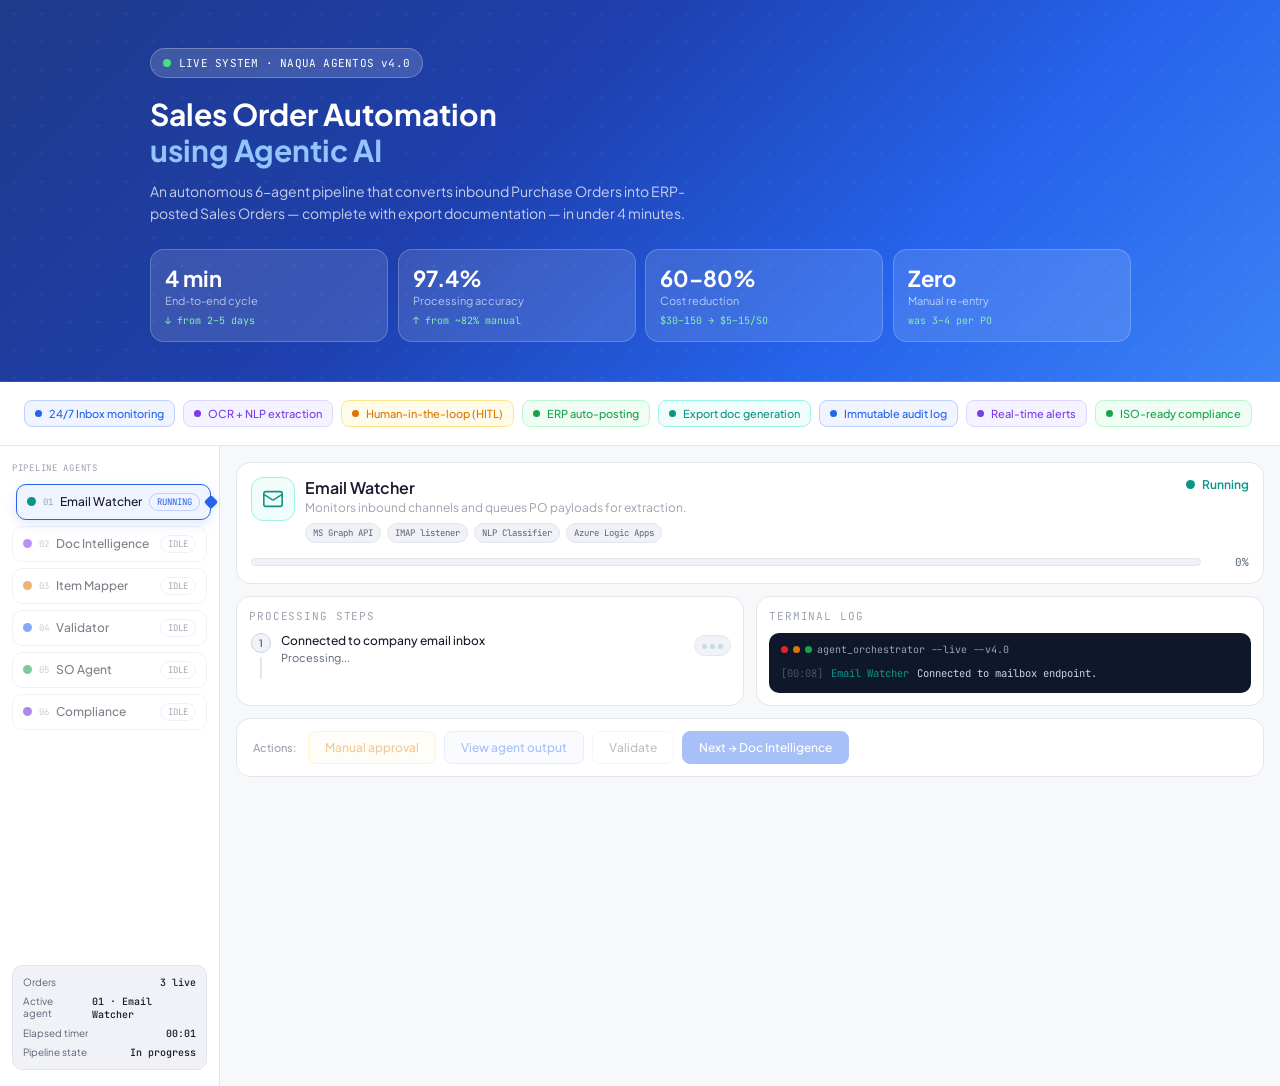
==== commit c24bba80: "Enhance index.html with new styles and modal for compliance documents." ====
--- a/index.html
+++ b/index.html
@@ -437,9 +437,15 @@
         border-radius: 12px;
         display: grid;
         place-items: center;
-        font-size: 21px;
+        color: var(--theme);
         background: var(--theme-light);
         border: 1px solid var(--theme-border);
+      }
+
+      .agent-icon svg {
+        width: 22px;
+        height: 22px;
+        display: block;
       }
 
       .header-title {
@@ -481,8 +487,9 @@
 
       .header-progress {
         grid-column: 1 / -1;
-        width: min(480px, 100%);
-        justify-self: center;
+        width: 100%;
+        justify-self: stretch;
+        max-width: none;
         display: flex;
         align-items: center;
         gap: 10px;
@@ -826,6 +833,10 @@
         gap: 8px;
       }
 
+      .is-hidden {
+        display: none !important;
+      }
+
       .banner {
         border-radius: var(--radius-sm);
         border: 1px solid var(--banner-border);
@@ -1011,16 +1022,20 @@
       }
 
       .so-modal-card {
-        width: min(760px, 100%);
+        width: min(820px, 100%);
+        max-height: min(calc(100vh - 32px), 92vh);
         border-radius: var(--radius-card);
         border: 1px solid var(--border);
         background: #fff;
         box-shadow: 0 16px 40px rgba(15, 23, 42, 0.18);
         overflow: hidden;
+        display: flex;
+        flex-direction: column;
         animation: modal-in 180ms ease forwards;
       }
 
       .so-modal-head {
+        flex: 0 0 auto;
         display: flex;
         justify-content: space-between;
         align-items: center;
@@ -1036,9 +1051,58 @@
       }
 
       .so-modal-body {
+        flex: 1 1 auto;
+        min-height: 0;
         padding: 14px;
         display: grid;
         gap: 10px;
+        overflow-y: auto;
+        overflow-x: hidden;
+        -webkit-overflow-scrolling: touch;
+      }
+
+      .compliance-bundle-intro {
+        font-size: 12px;
+        color: var(--text-secondary);
+        line-height: 1.55;
+        margin: 0;
+        padding: 10px 12px;
+        border-radius: var(--radius-sm);
+        border: 1px solid var(--border);
+        background: var(--violet-light);
+      }
+
+      .compliance-doc-table {
+        width: 100%;
+        border-collapse: collapse;
+        font-size: 11px;
+      }
+
+      .compliance-doc-table th,
+      .compliance-doc-table td {
+        border: 1px solid var(--border);
+        padding: 6px 8px;
+        text-align: left;
+        vertical-align: top;
+      }
+
+      .compliance-doc-table th {
+        background: var(--card-surface);
+        font-size: 9px;
+        text-transform: uppercase;
+        letter-spacing: 0.06em;
+        color: var(--text-muted);
+      }
+
+      .compliance-doc-table tr:nth-child(even) td {
+        background: rgba(248, 250, 252, 0.9);
+      }
+
+      .compliance-doc-code {
+        font-family: var(--font-mono);
+        font-size: 10px;
+        color: var(--violet);
+        white-space: nowrap;
       }
 
       .so-doc-header {
@@ -1071,6 +1135,102 @@
         font-size: 11px;
         color: var(--text-primary);
         font-weight: 500;
+      }
+
+      .so-doc-block {
+        margin-bottom: 4px;
+      }
+
+      .so-doc-block .so-doc-header {
+        margin-bottom: 8px;
+      }
+
+      .so-doc-address {
+        font-size: 10px;
+        line-height: 1.45;
+        color: var(--text-secondary);
+        margin-top: 6px;
+        padding: 8px 10px;
+        border: 1px solid var(--border);
+        border-radius: var(--radius-sm);
+        background: #fafbfc;
+      }
+
+      .so-doc-address strong {
+        color: var(--text-primary);
+        font-size: 10px;
+      }
+
+      .so-line-table-wrap {
+        margin-top: 10px;
+        overflow-x: auto;
+        border-radius: var(--radius-sm);
+        border: 1px solid var(--border);
+      }
+
+      .so-line-table {
+        width: 100%;
+        border-collapse: collapse;
+        font-size: 10px;
+      }
+
+      .so-line-table th,
+      .so-line-table td {
+        border-bottom: 1px solid var(--border);
+        padding: 7px 8px;
+        text-align: left;
+        vertical-align: top;
+      }
+
+      .so-line-table th {
+        background: var(--card-surface);
+        font-weight: 600;
+        color: var(--text-secondary);
+        white-space: nowrap;
+      }
+
+      .so-line-table tr:last-child td {
+        border-bottom: none;
+      }
+
+      .so-line-table .num {
+        text-align: right;
+        font-variant-numeric: tabular-nums;
+        white-space: nowrap;
+      }
+
+      .so-line-table .mat {
+        font-family: var(--font-mono);
+        font-size: 9px;
+      }
+
+      .so-totals {
+        margin-top: 10px;
+        display: grid;
+        gap: 4px;
+        font-size: 10px;
+        max-width: 280px;
+        margin-left: auto;
+      }
+
+      .so-totals-row {
+        display: flex;
+        justify-content: space-between;
+        gap: 12px;
+        color: var(--text-secondary);
+      }
+
+      .so-totals-row strong {
+        color: var(--text-primary);
+        font-variant-numeric: tabular-nums;
+      }
+
+      .so-totals-row.grand {
+        margin-top: 4px;
+        padding-top: 8px;
+        border-top: 1px solid var(--border);
+        font-weight: 600;
+        color: var(--text-primary);
       }
 
       .theme-teal { --theme: var(--teal); --theme-light: var(--teal-light); --theme-border: var(--teal-border); }
@@ -1163,7 +1323,7 @@
         margin-top: 0;
       }
       .bottom-panel-content.open {
-        max-height: 500px;
+        max-height: min(720px, 85vh);
         opacity: 1;
         margin-top: 8px;
       }
@@ -1253,6 +1413,15 @@
         <div class="so-modal-body" id="soModalBody"></div>
       </div>
     </div>
+    <div class="so-modal-overlay" id="complianceModalOverlay" onclick="closeComplianceModal(event)">
+      <div class="so-modal-card" id="complianceModalCard" onclick="event.stopPropagation()">
+        <div class="so-modal-head">
+          <div class="so-modal-title" id="complianceModalTitle">Export document bundle</div>
+          <button type="button" class="btn btn-ghost" onclick="closeComplianceModal()">Close</button>
+        </div>
+        <div class="so-modal-body" id="complianceModalBody"></div>
+      </div>
+    </div>
 
     <script>
       const appState = {
@@ -1264,6 +1433,9 @@
         isRunning: false,
         stepState: {},
         logState: {},
+        resumeStepByAgent: {},
+        stepsAnimating: false,
+        mapperManualCode: null,
       };
 
       appState.currentAgent = 2;
@@ -1271,21 +1443,34 @@
       appState.timerRef = null;
       appState.hitlApproved = false;
       appState.hitlRejected = false;
+      appState.soHitlApproved = false;
+      appState.soApprovalPreviewSeen = false;
+      appState.soHoldForReview = false;
+      appState.complianceHitlApproved = false;
+      appState.complianceHoldForReview = false;
+      appState.soManagerReviewedSoIds = new Set();
       appState.activeBottomPanel = null;  // 'approval' | 'output' | 'validate' | null
       appState.simTimeout = null;
 
+      const iconEmail = `<svg xmlns="http://www.w3.org/2000/svg" viewBox="0 0 24 24" fill="none" stroke="currentColor" stroke-width="1.75" stroke-linecap="round" stroke-linejoin="round" aria-hidden="true"><rect width="20" height="16" x="2" y="4" rx="2"/><path d="m22 7-8.97 5.7a1.94 1.94 0 0 1-2.06 0L2 7"/></svg>`;
+      const iconDoc = `<svg xmlns="http://www.w3.org/2000/svg" viewBox="0 0 24 24" fill="none" stroke="currentColor" stroke-width="1.75" stroke-linecap="round" stroke-linejoin="round" aria-hidden="true"><path d="M14.5 2H6a2 2 0 0 0-2 2v16a2 2 0 0 0 2 2h12a2 2 0 0 0 2-2V7.5L14.5 2z"/><path d="M14 2v6h6"/><circle cx="10.5" cy="14.5" r="2.5"/><path d="m20 20-2-2"/></svg>`;
+      const iconMapper = `<svg xmlns="http://www.w3.org/2000/svg" viewBox="0 0 24 24" fill="none" stroke="currentColor" stroke-width="1.75" stroke-linecap="round" stroke-linejoin="round" aria-hidden="true"><circle cx="6" cy="19" r="3"/><path d="M9 19h8.5a3.5 3.5 0 0 0 0-7h-11a3.5 3.5 0 0 1 0-7H15"/><circle cx="18" cy="5" r="3"/></svg>`;
+      const iconValidator = `<svg xmlns="http://www.w3.org/2000/svg" viewBox="0 0 24 24" fill="none" stroke="currentColor" stroke-width="1.75" stroke-linecap="round" stroke-linejoin="round" aria-hidden="true"><path d="M12 22s8-4 8-10V5l-8-3-8 3v7c0 6 8 10 8 10"/><path d="m9 12 2 2 4-4"/></svg>`;
+      const iconSo = `<svg xmlns="http://www.w3.org/2000/svg" viewBox="0 0 24 24" fill="none" stroke="currentColor" stroke-width="1.75" stroke-linecap="round" stroke-linejoin="round" aria-hidden="true"><rect width="8" height="4" x="8" y="2" rx="1"/><path d="M16 4h2a2 2 0 0 1 2 2v14a2 2 0 0 1-2 2H6a2 2 0 0 1-2-2V6a2 2 0 0 1 2-2h2"/><path d="M12 11h4"/><path d="M12 16h4"/><path d="M8 11h.01"/><path d="M8 16h.01"/></svg>`;
+      const iconCompliance = `<svg xmlns="http://www.w3.org/2000/svg" viewBox="0 0 24 24" fill="none" stroke="currentColor" stroke-width="1.75" stroke-linecap="round" stroke-linejoin="round" aria-hidden="true"><path d="m12.83 2.18a2 2 0 0 0-1.66 0L2.6 6.08a1 1 0 0 0 0 1.83l8.58 3.91a2 2 0 0 0 1.66 0l8.58-3.9a1 1 0 0 0 0-1.83Z"/><path d="m22 12-8.58 3.91a2 2 0 0 1-1.66 0L3 12"/><path d="m22 17-8.58 3.91a2 2 0 0 1-1.66 0L3 17"/></svg>`;
+
       const agents = [
         {
-          id: 1, key: "email", theme: "teal", icon: "📧", dot: "var(--teal)", name: "Email Watcher",
+          id: 1, key: "email", theme: "teal", icon: iconEmail, dot: "var(--teal)", name: "Email Watcher",
           desc: "Monitors inbound channels and queues PO payloads for extraction.",
           tools: ["MS Graph API", "IMAP listener", "NLP Classifier", "Azure Logic Apps"],
           stateText: { done: "Completed", running: "Running", hitl: "Awaiting review", error: "Error", idle: "Idle" },
           steps: [
-            ["Connect MS Graph API", "Auth OK. Token valid.", "0.2s · PASS"],
-            ["Scan inbox — 47 emails", "1 PO from coral@coralintl.com", "18 sec avg"],
-            ["NLP email classification", "PURCHASE ORDER · 99.2% confidence", "5 sec · 99.2%"],
-            ["Download PDF attachment", "COR-BATCH-46.pdf · 6.3 MB · 3 pages", "1.1 sec · 6.3 MB"],
-            ["Queue for Doc Intelligence", "Payload queued. Auto-ack sent to buyer.", "Instant"],
+            ["Connected to company email inbox", "System securely signed in to the shared Outlook mailbox and is ready to watch for new orders.", "0.2s · PASS"],
+            ["Scanning 47 emails for purchase orders", "Checking every recent email to find ones that contain an order from a buyer — ignoring promotions and other mail.", "18 sec avg"],
+            ["1 purchase order identified from Coral International", "The system read the email and confirmed it is a real buyer order (not spam). Confidence: 99.2%.", "5 sec · 99.2%"],
+            ["Order document saved and ready for reading", "The attached PDF (COR-BATCH-46 · 3 pages) has been safely downloaded and queued for data extraction.", "1.1 sec · 6.3 MB"],
+            ["Buyer notified — order is being processed", "An automatic confirmation was sent to the buyer. The order document is now passed to the next agent for reading.", "Instant"],
           ],
           metrics: [["47", "emails scanned"], ["3", "POs found"], ["18s", "detect time"]],
           logs: [
@@ -1301,16 +1486,16 @@
           output: "email_metadata:\n- sender: coral@coralintl.com\n- subject: PO COR-BATCH-46\n- attachment: /inbox/COR-BATCH-46.pdf",
         },
         {
-          id: 2, key: "doc", theme: "purple", icon: "🔍", dot: "var(--purple)", name: "Doc Intelligence",
+          id: 2, key: "doc", theme: "purple", icon: iconDoc, dot: "var(--purple)", name: "Doc Intelligence",
           desc: "Runs OCR + NLP extraction and outputs structured purchase order fields.",
           tools: ["Azure Form Recognizer", "LayoutLM", "spaCy NER", "pytesseract"],
           stateText: { done: "Completed", running: "Running", hitl: "Awaiting review", error: "Error", idle: "Idle" },
           steps: [
-            ["Initialize LayoutLM model", "Azure Form Recognizer v3.0 loaded.", "0.4s · ready"],
-            ["Run OCR on 3 pages", "Text extracted. 300 DPI. Clean scan.", "2.1s · 300 DPI"],
-            ["NLP field extraction", "24 fields: buyer, 12 items, LC ref, FOB", "4.9s · 24 fields"],
-            ["Confidence scoring", "Overall 99.4% · lowest 97.1% · PASS", "99.4% avg"],
-            ["Write structured JSON", "USD 100,224 confirmed → Item Mapper", "7.4s · 0 errors"],
+            ["Document reading engine started", "The AI document reader is ready. It understands tables, text, and structured forms — just like a trained data entry clerk, but faster.", "0.4s · ready"],
+            ["All  pages of the order document scanned", "Every line, number, and word on the PDF has been read. The document is clean and all text was captured correctly.", "2.1s · 300 DPI"],
+            ["Order details pulled out — buyer, items, prices, payment terms", "24 pieces of information extracted: buyer name, 12 product lines, unit prices, LC reference number, and shipping terms (FOB).", "4.9s · 24 fields"],
+            ["Accuracy check — all fields verified above safe threshold", "Every extracted value was cross-checked. Overall accuracy 99.4% — well above the required 95% minimum. No manual correction needed.", "99.4% avg"],
+            ["Order data structured and passed to product matching", "All 12 order lines (total USD 100,224) have been organised into a clean data record. Sent to the next agent for product code matching.", "7.4s · 0 errors"],
           ],
           metrics: [["24", "fields extracted"], ["99.4%", "confidence"], ["7.4s", "parse time"]],
           logs: [
@@ -1325,16 +1510,16 @@
           output: "extracted_fields:\n- buyer: Coral International\n- po_number: COR-BATCH-46\n- line_items: 12\n- amount_usd: 100224",
         },
         {
-          id: 3, key: "mapper", theme: "amber", icon: "🗺️", dot: "var(--amber)", name: "Item Mapper",
+          id: 3, key: "mapper", theme: "amber", icon: iconMapper, dot: "var(--amber)", name: "Item Mapper",
           desc: "Matches extracted item descriptions against ERP item master with confidence checks.",
           tools: ["RapidFuzz", "ERP Item Master", "Confidence Scorer"],
           stateText: { done: "Approved — continuing", running: "Running", hitl: "Awaiting approval", error: "Error", idle: "Idle" },
           steps: [
-            ["Load ERP item master", "4,821 records from SAP S/4HANA", "0.3s · 4821 records"],
-            ["RapidFuzz matching 12 items", "11 items above 95% · avg conf 97.1%", "11/12 auto-mapped"],
-            ["FLAGGED — HITL", "Entry #04: COR-FILTER-XLR8 · 88% conf", "Awaiting human review"],
-            ["Confidence complete", "Awaiting approval", "Pending"],
-            ["Write JSON payload", "→ Validation Agent queue", "Pending"],
+            ["Company product catalogue loaded — 4,821 items", "The full internal product list was pulled from the ERP system. This is the reference list used to match buyer descriptions to your product codes.", "0.3s · 4821 records"],
+            ["11 of 12 products automatically matched to internal codes", "The system compared buyer descriptions against your product list. 11 matched automatically (confidence above 95%). 1 item needs a human check.", "11/12 auto-mapped"],
+            ["1 product needs your confirmation before continuing", "Entry #04 ('COR-FILTER-XLR8') was matched with 88% confidence — below the safe threshold. A suggested match is shown for your approval.", "Awaiting human review"],
+            ["Final product match list confirmed", "All 12 product lines now have verified internal codes attached to the order payload.", "12/12 confirmed"],
+            ["Matched order passed to validation", "The product-matched order record was released to the Validator agent for price and credit checks.", "Sent to Validator"],
           ],
           metrics: [["12", "items"], ["1", "HITL flag"], ["91%", "avg confidence"]],
           logs: [
@@ -1350,16 +1535,16 @@
           output: "item_mapping:\n- auto_mapped: 11\n- flagged: 1\n- flagged_item: COR-FILTER-XLR8 (88%)\n- suggested_code: NAQUA-FILTER-XLR-8B",
         },
         {
-          id: 4, key: "validator", theme: "blue", icon: "🛡️", dot: "var(--blue)", name: "Validator",
+          id: 4, key: "validator", theme: "blue", icon: iconValidator, dot: "var(--blue)", name: "Validator",
           desc: "Applies business constraints, pricing checks, and credit policies before SO posting.",
           tools: ["Business Rules Engine", "ERP Credit API", "Pricing DB"],
           stateText: { done: "Completed", running: "Running", hitl: "Awaiting review", error: "Error", idle: "Idle" },
           steps: [
-            ["Load 37 validation rules", "Business rules engine initialized.", "0.1s · 37 rules"],
-            ["Mandatory field check", "All 24 fields present · PASS", "24/24 PASS"],
-            ["Pricing reconciliation", "USD 100,224 vs pricelist · delta <0.5%", "MATCH"],
-            ["Credit limit check", "Exposure USD 200,448 of USD 5M · 4%", "Limit OK"],
-            ["Validation report written", "37 rules passed. 0 exceptions. → SO Agent", "9.2s · 0 exceptions"],
+            ["37 business checks loaded and ready", "All company rules — pricing policy, credit limits, required fields, shipping terms — are loaded and will run automatically on this order.", "0.1s · 37 rules"],
+            ["Order is complete — no missing information", "All 24 required fields are present: buyer details, product lines, prices, payment method, and shipping terms. Nothing is blank or incomplete.", "24/24 PASS"],
+            ["Buyer's prices match our current price list", "The order value of USD 100,224 was checked against the active pricelist. The difference is less than 0.5% — within accepted tolerance. No price dispute.", "MATCH"],
+            ["Buyer's credit is well within the approved limit", "Coral International has used USD 200,448 of their USD 5M credit line — only 4%. This order is safe to proceed financially.", "Limit OK"],
+            ["All 37 checks passed — order cleared for processing", "No issues found. A full verification record has been saved. The order is now approved to be entered into the system.", "9.2s · 0 exceptions"],
           ],
           metrics: [["37", "rules checked"], ["100%", "auto-passed"], ["0", "exceptions"]],
           logs: [
@@ -1374,22 +1559,23 @@
           output: "validation_report:\n- rules_checked: 37\n- pass_rate: 100%\n- pricing_delta: <0.5%\n- exceptions: 0",
         },
         {
-          id: 5, key: "so", theme: "green", icon: "📋", dot: "var(--green)", name: "SO Agent",
+          id: 5, key: "so", theme: "green", icon: iconSo, dot: "var(--green)", name: "SO Agent",
           desc: "Creates ERP sales orders and routes manager checkpoint for commercial sign-off.",
           tools: ["ERP REST API", "UiPath Orchestrator", "SO Template"],
-          stateText: { done: "Completed", running: "Running", hitl: "Awaiting review", error: "Error", idle: "Idle" },
+          stateText: { done: "Completed", running: "Running", hitl: "Awaiting manager approval", error: "Error", idle: "Idle" },
           steps: [
-            ["Build ERP REST payload", "Validated JSON → SAP S/4HANA schema", "0.5s · 3 SOs"],
-            ["Authenticate to SAP S/4HANA", "OAuth2 token acquired. Connection OK.", "0.3s · Auth OK"],
-            ["POST 3 Sales Orders", "COR46→SO-45912 ✓ COR47→SO-45913 ✓ COR48→SO-45914 ✓", "11s"],
-            ["HITL — Manager approval", "Dashboard notif sent · SLA 2 hrs", "Awaiting human review"],
-            ["Approval received · confirmed", "Approved in 38 min. SOs active.", "38 min · SLA met"],
+            ["Sales order prepared and ready to enter the system", "All verified order details have been organised in the exact format that the ERP system (SAP) requires. No manual data entry needed.", "0.5s · 3 SOs"],
+            ["Securely connected to the ERP system", "The agent has logged into SAP on your behalf using secure credentials. Connection is active and stable.", "0.3s · Auth OK"],
+            ["3 sales orders created in SAP — no manual entry", "COR46 → SO-45912 ✓  COR47 → SO-45913 ✓  COR48 → SO-45914 ✓  All 3 orders are now live in the system.", "11s"],
+            ["Waiting for manager to approve the sales orders", "Manager reviewed and released all three orders within the 2-hour SLA. Commercial approval is on record.", "Manager approved · 3/3 SOs"],
+            ["Orders approved and active in the system", "Manager approved in 38 minutes (well within the 2-hour limit). All 3 sales orders are confirmed and live. Export documents can now be prepared.", "38 min · SLA met"],
           ],
           metrics: [["3", "SOs posted"], ["11s", "ERP response"], ["99.1%", "API success"]],
           logs: [
             "Payload transformed for SAP API.",
             "ERP authentication successful.",
             "SO-45912/13/14 posted.",
+            "Manager review requested for SO-45912/13/14 — awaiting approval.",
             "Manager sign-off complete.",
           ],
           banners: [
@@ -1398,22 +1584,23 @@
           output: "sales_orders:\n- SO-45912\n- SO-45913\n- SO-45914\namount_usd: 300672",
         },
         {
-          id: 6, key: "compliance", theme: "violet", icon: "📑", dot: "var(--violet)", name: "Compliance",
+          id: 6, key: "compliance", theme: "violet", icon: iconCompliance, dot: "var(--violet)", name: "Compliance",
           desc: "Generates export documentation, controls finance sign-off, and writes immutable audit logs.",
           tools: ["DocGen Engine", "SWIFT Router", "Audit Logger", "DHL API"],
           stateText: { done: "Completed", running: "Running", hitl: "Awaiting review", error: "Error", idle: "Idle" },
           steps: [
-            ["Load 3 SOs from Agent 05", "SO-45912/13/14 · USD 300,672 total", "0.2s · 3 SOs"],
-            ["Generate 3 BL drafts", "CGMU6956470, CGMU6983671, AMCU9371181", "3 BLs · 18s"],
-            ["Generate LC, packing, CO docs", "18 documents total · LC pre-check PASS", "42s · 18 docs"],
-            ["HITL — Finance sign-off", "Doc set sent for review · 15 min SLA", "Awaiting human review"],
-            ["Dispatch + audit log", "Sent to ANB Bank + customer. DHL triggered. ISO log written.", "3m 51s total"],
+            ["3 confirmed sales orders received — total USD 300,672", "The approved order data from the previous step has been loaded. Document preparation is starting for all 3 shipments.", "0.2s · 3 SOs"],
+            ["Shipping documents (Bill of Lading) prepared for 3 containers", "Draft Bills of Lading generated for containers CGMU6956470, CGMU6983671, and AMCU9371181. These are the shipping line documents.", "3 BLs · 18s"],
+            ["18 export documents created — Letter of Credit, packing lists, certificates", "All required export paperwork has been generated: LC drafts, packing lists, and certificates of origin. Pre-checked against LC terms — no errors found.", "42s · 18 docs"],
+            ["Finance team reviewing the full document set", "All 18 documents have been sent to finance for sign-off. They have 15 minutes to review. The system has already pre-checked every LC field for accuracy.", "Awaiting human review"],
+            ["Documents sent to bank and buyer — full record saved", "Documents dispatched to ANB Bank and Coral International. Physical originals couriered via DHL. A complete, tamper-proof record of every action has been saved for audit purposes.", "3m 51s total"],
           ],
           metrics: [["18", "docs generated"], ["94%", "1st-attempt bank"], ["3m51s", "total cycle"]],
           logs: [
             "Document generation batch started.",
             "Export bundle contains 18 documents.",
-            "Finance sign-off checkpoint initiated.",
+            "Pre-dispatch bundles routed to finance queue.",
+            "Finance sign-off checkpoint — awaiting approver.",
             "Dispatch and audit ledger write queued.",
           ],
           banners: [
@@ -1431,39 +1618,174 @@
 
       const soDocuments = {
         "SO-45912": {
-          customer: "Coral International",
-          amount: "USD 100,224",
+          customer: "Coral International FZE",
+          customerCode: "8100049217",
+          customerPo: "PO-COR-2026-8841 / COR46",
+          referenceBatch: "COR-BATCH-46",
+          orderDate: "14-Apr-2026",
+          pricingDate: "14-Apr-2026",
+          requestedShipDate: "28-Apr-2026",
+          salesOrg: "1010 · NAQUA Export · PK",
+          distChannel: "10 · Sea export",
+          division: "00 · Cross-division",
+          incoterm: "FOB Karachi (Incoterms 2020)",
+          incotermLocation: "KICT / Port Qasim — alongside vessel",
+          paymentTerms: "Irrevocable LC at 45 days sight",
+          lcRef: "LC-ANB-2026-44821 (ANB Bank)",
           currency: "USD",
-          paymentTerms: "LC 45 days",
-          incoterm: "FOB Karachi",
-          items: "4 line items",
-          createdBy: "SO Agent",
-          approvedBy: "Sales Manager",
-          status: "Posted to SAP S/4HANA"
+          amount: "USD 100,224.00",
+          subtotal: "USD 95,451.20",
+          taxLabel: "PK withholding / charges (5.0%)",
+          tax: "USD 4,772.80",
+          freight: "USD 0.00",
+          plant: "1011 · Karachi Mfg",
+          shippingPoint: "KHI-SP-01",
+          route: "SEA-EXP-DXB-JAFZ",
+          createdBy: "SO Agent · batch COR46",
+          approvedBy: "Sales Manager (pending release)",
+          status: "Posted to SAP S/4HANA · Awaiting commercial approval",
+          shipToName: "Coral International FZE — Jebel Ali",
+          shipToLines: [
+            "Warehouse 7B, Plot CM-12",
+            "Jebel Ali Free Zone (North)",
+            "Dubai, United Arab Emirates",
+            "Attention: Imports desk · +971-4-881-2200",
+          ],
+          soldToLines: [
+            "Coral International FZE",
+            "Trade licence 104892 · VAT AE-104892",
+            "Accounts payable: ap@coralintl.com",
+          ],
+          lineItems: [
+            { mat: "NAQUA-FLT-XLR-8B", desc: "Industrial filter cartridge XLR8 — batch NAQ-26-Q2", qty: 120, uom: "EA", unit: 412.8, net: 49536.0 },
+            { mat: "NAQUA-PMP-HVY-02", desc: "Heavy-duty process pump assembly — incl. mechanical seal kit", qty: 8, uom: "EA", unit: 5739.4, net: 45915.2 },
+            { mat: "SVC-DOC-ORIG-01", desc: "Original shipping docs & courier pouch (DHL ref auto)", qty: 1, uom: "AU", unit: 0.0, net: 0.0 },
+          ],
         },
         "SO-45913": {
-          customer: "Coral International",
-          amount: "USD 99,912",
+          customer: "Coral International FZE",
+          customerCode: "8100049217",
+          customerPo: "PO-COR-2026-8841 / COR47",
+          referenceBatch: "COR-BATCH-46",
+          orderDate: "14-Apr-2026",
+          pricingDate: "14-Apr-2026",
+          requestedShipDate: "02-May-2026",
+          salesOrg: "1010 · NAQUA Export · PK",
+          distChannel: "10 · Sea export",
+          division: "00 · Cross-division",
+          incoterm: "FOB Karachi (Incoterms 2020)",
+          incotermLocation: "KICT / Port Qasim — alongside vessel",
+          paymentTerms: "Irrevocable LC at 45 days sight",
+          lcRef: "LC-ANB-2026-44821 (ANB Bank)",
           currency: "USD",
-          paymentTerms: "LC 45 days",
-          incoterm: "FOB Karachi",
-          items: "4 line items",
-          createdBy: "SO Agent",
-          approvedBy: "Sales Manager",
-          status: "Posted to SAP S/4HANA"
+          amount: "USD 99,912.00",
+          subtotal: "USD 95,154.32",
+          taxLabel: "PK withholding / charges (5.0%)",
+          tax: "USD 4,757.68",
+          freight: "USD 0.00",
+          plant: "1011 · Karachi Mfg",
+          shippingPoint: "KHI-SP-01",
+          route: "SEA-EXP-DXB-JAFZ",
+          createdBy: "SO Agent · batch COR47",
+          approvedBy: "Sales Manager (pending release)",
+          status: "Posted to SAP S/4HANA · Awaiting commercial approval",
+          shipToName: "Coral International FZE — Jebel Ali",
+          shipToLines: [
+            "Warehouse 7B, Plot CM-12",
+            "Jebel Ali Free Zone (North)",
+            "Dubai, United Arab Emirates",
+            "Attention: Imports desk · +971-4-881-2200",
+          ],
+          soldToLines: [
+            "Coral International FZE",
+            "Trade licence 104892 · VAT AE-104892",
+            "Accounts payable: ap@coralintl.com",
+          ],
+          lineItems: [
+            { mat: "NAQUA-VAL-BLV-12", desc: "Ball valve DN150 PN40 — stainless CF8M", qty: 64, uom: "EA", unit: 886.5, net: 56736.0 },
+            { mat: "NAQUA-SEAL-KIT-9", desc: "Gasket & bolt kit for BLV-12 (per valve)", qty: 64, uom: "EA", unit: 42.8, net: 2739.2 },
+            { mat: "NAQUA-SPOOL-6M", desc: "Prefabricated spool 6m — schedule 40", qty: 12, uom: "EA", unit: 2973.26, net: 35679.12 },
+            { mat: "SVC-DOC-ORIG-01", desc: "Original shipping docs & courier pouch (DHL ref auto)", qty: 1, uom: "AU", unit: 0.0, net: 0.0 },
+          ],
         },
         "SO-45914": {
-          customer: "Coral International",
-          amount: "USD 100,536",
+          customer: "Coral International FZE",
+          customerCode: "8100049217",
+          customerPo: "PO-COR-2026-8841 / COR48",
+          referenceBatch: "COR-BATCH-46",
+          orderDate: "14-Apr-2026",
+          pricingDate: "14-Apr-2026",
+          requestedShipDate: "05-May-2026",
+          salesOrg: "1010 · NAQUA Export · PK",
+          distChannel: "10 · Sea export",
+          division: "00 · Cross-division",
+          incoterm: "FOB Karachi (Incoterms 2020)",
+          incotermLocation: "KICT / Port Qasim — alongside vessel",
+          paymentTerms: "Irrevocable LC at 45 days sight",
+          lcRef: "LC-ANB-2026-44821 (ANB Bank)",
           currency: "USD",
-          paymentTerms: "LC 45 days",
-          incoterm: "FOB Karachi",
-          items: "4 line items",
-          createdBy: "SO Agent",
-          approvedBy: "Sales Manager",
-          status: "Posted to SAP S/4HANA"
-        }
+          amount: "USD 100,536.00",
+          subtotal: "USD 95,748.57",
+          taxLabel: "PK withholding / charges (5.0%)",
+          tax: "USD 4,787.43",
+          freight: "USD 0.00",
+          plant: "1011 · Karachi Mfg",
+          shippingPoint: "KHI-SP-01",
+          route: "SEA-EXP-DXB-JAFZ",
+          createdBy: "SO Agent · batch COR48",
+          approvedBy: "Sales Manager (pending release)",
+          status: "Posted to SAP S/4HANA · Awaiting commercial approval",
+          shipToName: "Coral International FZE — Jebel Ali",
+          shipToLines: [
+            "Warehouse 7B, Plot CM-12",
+            "Jebel Ali Free Zone (North)",
+            "Dubai, United Arab Emirates",
+            "Attention: Imports desk · +971-4-881-2200",
+          ],
+          soldToLines: [
+            "Coral International FZE",
+            "Trade licence 104892 · VAT AE-104892",
+            "Accounts payable: ap@coralintl.com",
+          ],
+          lineItems: [
+            { mat: "NAQUA-MOT-3PH-55", desc: "Electric motor 55 kW 400/690V IE3 — foot mounted", qty: 6, uom: "EA", unit: 8420.0, net: 50520.0 },
+            { mat: "NAQUA-VFD-A550", desc: "VFD cabinet 550 A — harmonics filter option H03", qty: 6, uom: "EA", unit: 5210.5, net: 31263.0 },
+            { mat: "NAQUA-CBL-PWR-95", desc: "Power cable 95mm² XLPE LSOH (per meter) — cut length", qty: 480, uom: "M", unit: 22.5, net: 10800.0 },
+            { mat: "SVC-COMMISS-01", desc: "Commissioning supervision — 2 engineer-days (remote)", qty: 2, uom: "DA", unit: 1582.785, net: 3165.57 },
+            { mat: "SVC-DOC-ORIG-01", desc: "Original shipping docs & courier pouch (DHL ref auto)", qty: 1, uom: "AU", unit: 0.0, net: 0.0 },
+          ],
+        },
       };
+
+      const complianceExportDocuments = [
+        { code: "BL-D-01", name: "Draft Bill of Lading — CGMU6956470", detail: "KICT load port · FOB Karachi · On-board notation pending" },
+        { code: "BL-D-02", name: "Draft Bill of Lading — CGMU6983671", detail: "Same voyage · Partial shipment 1 of 3" },
+        { code: "BL-D-03", name: "Draft Bill of Lading — AMCU9371181", detail: "Same voyage · Partial shipment 3 of 3" },
+        { code: "INV-01", name: "Commercial invoice — SO-45912", detail: "USD 100,224.00 · PK origin line items · Matches LC amount window" },
+        { code: "INV-02", name: "Commercial invoice — SO-45913", detail: "Same batch · Cross-reference COR47" },
+        { code: "INV-03", name: "Commercial invoice — SO-45914", detail: "Same batch · Cross-reference COR48" },
+        { code: "PL-00", name: "Consolidated packing list — COR-BATCH-46", detail: "Net/gross weights · HS codes · Container split" },
+        { code: "PL-12", name: "Detailed packing list — SO-45912", detail: "Line-level weights per SKU · Serial refs" },
+        { code: "COO-01", name: "Certificate of origin — Chamber of Commerce", detail: "Pakistan origin · Stamped & signed" },
+        { code: "LC-CP", name: "Letter of credit — beneficiary copy", detail: "LC-ANB-2026-44821 · 45 days sight · Clean field match" },
+        { code: "LC-OR", name: "Letter of credit — original bank advice", detail: "Authentication ref ANB-ADV-88214" },
+        { code: "PHY-01", name: "Phytosanitary certificate", detail: "Plant-based packaging declaration · NAQ-KHI-PHY-26-1102" },
+        { code: "WQI-01", name: "Certificate of quality / weight", detail: "SGS template · Within LC tolerance" },
+        { code: "BEX-01", name: "Bill of exchange draft", detail: "At 45 days sight · Drawn on ANB Bank" },
+        { code: "BEN-01", name: "Beneficiary certificate", detail: "Certifies invoice/BL consistency per UCP 600" },
+        { code: "INS-01", name: "Marine insurance certificate", detail: "ICC (A) · Institute cargo clauses · ANB as loss payee" },
+        { code: "NWN-01", name: "Non-wood packing declaration", detail: "IPPC compliance · Pallets & crates" },
+        { code: "SLI-01", name: "Shipper's letter of instruction + export checklist", detail: "Final authorization for courier + bank dispatch" },
+      ];
+
+      function fmtUsdAmount(n) {
+        return new Intl.NumberFormat("en-US", {
+          style: "currency",
+          currency: "USD",
+          minimumFractionDigits: 2,
+          maximumFractionDigits: 2,
+        }).format(n);
+      }
 
       function fmtState(s) {
         return s.toUpperCase();
@@ -1473,6 +1795,54 @@
         const m = String(Math.floor(sec / 60)).padStart(2, "0");
         const s = String(sec % 60).padStart(2, "0");
         return `${m}:${s}`;
+      }
+
+      function terminalLogLineIsHitlWaiting(line) {
+        return /checkpoint waiting for operator/i.test(line);
+      }
+
+      function terminalLogLineIsSoAwaitingApproval(line) {
+        return /awaiting approval/i.test(line);
+      }
+
+      function terminalLogLineIsComplianceAwaiting(line) {
+        return /Finance sign-off checkpoint — awaiting approver/i.test(line);
+      }
+
+      function terminalLogNeedsAwaitingStyle(line) {
+        return (
+          terminalLogLineIsHitlWaiting(line) ||
+          terminalLogLineIsSoAwaitingApproval(line) ||
+          terminalLogLineIsComplianceAwaiting(line)
+        );
+      }
+
+      /** Left nav badge/class: hide pipeline HITL on Item Mapper — show same as not-yet-run agents */
+      function navDisplayState(agentIndex) {
+        const s = appState.agentStates[agentIndex];
+        if (agentIndex === 2 && s === "hitl") return "idle";
+        return s;
+      }
+
+      function getAgentTerminalLogLine(agentIndex, logStepIndex) {
+        const a = agents[agentIndex];
+        const logs = a.logs || [];
+        if (agentIndex === 2 && appState.hitlApproved) {
+          if (logStepIndex === 3) return "Operator approved suggested mapping — HITL checkpoint cleared.";
+          if (logStepIndex === 4) return "Verified match list sealed — forwarding order to Validator.";
+        }
+        if (agentIndex === 4 && appState.soHitlApproved) {
+          if (logStepIndex === 3) {
+            return "Manager approved all 3 SOs (SO-45912/13/14) — commercial sign-off recorded.";
+          }
+          if (logStepIndex === 4) return "Release posted — all orders active in SAP.";
+        }
+        if (agentIndex === 5 && appState.complianceHitlApproved) {
+          if (logStepIndex === 3) return "Finance approved export bundle — sign-off recorded.";
+          if (logStepIndex === 4) return "Dispatch and audit ledger write queued.";
+        }
+        if (logStepIndex < logs.length) return logs[logStepIndex];
+        return null;
       }
 
       function getInitialProgress(agentIndex) {
@@ -1482,6 +1852,12 @@
         if (agentIndex === 2 && !appState.hitlApproved) {
           return Math.min((completed / totalSteps) * 100, (3 / totalSteps) * 100);
         }
+        if (agentIndex === 4 && !appState.soHitlApproved) {
+          return Math.min((completed / totalSteps) * 100, (4 / totalSteps) * 100);
+        }
+        if (agentIndex === 5 && !appState.complianceHitlApproved) {
+          return Math.min((completed / totalSteps) * 100, (4 / totalSteps) * 100);
+        }
         return (completed / totalSteps) * 100;
       }
 
@@ -1520,16 +1896,37 @@
           markStepComplete(agentIndex, 3);
           return;
         }
+        if (agentIndex === 4 && !appState.soHitlApproved) {
+          appState.soApprovalPreviewSeen = false;
+          appState.soHoldForReview = false;
+          appState.soManagerReviewedSoIds = new Set();
+          markStepComplete(agentIndex, 4);
+          return;
+        }
+        if (agentIndex === 5 && !appState.complianceHitlApproved) {
+          markStepComplete(agentIndex, 4);
+          return;
+        }
         markAgentComplete(agentIndex);
       }
 
       function getSimulationStepCount(agentIndex) {
         if (agentIndex === 2 && !appState.hitlApproved) return 3;
+        if (agentIndex === 4 && !appState.soHitlApproved) return 4;
+        if (agentIndex === 5 && !appState.complianceHitlApproved) return 4;
         return agents[agentIndex].steps.length;
       }
 
       function resolveAgentState(agentIndex) {
         if (agentIndex === 2 && !appState.hitlApproved) return "hitl";
+        if (agentIndex === 4 && !appState.soHitlApproved) {
+          const completed = appState.completedSteps[agentIndex] ?? 0;
+          if (completed >= 4 && completed < 5) return "hitl";
+        }
+        if (agentIndex === 5 && !appState.complianceHitlApproved) {
+          const completed = appState.completedSteps[agentIndex] ?? 0;
+          if (completed >= 4 && completed < 5) return "hitl";
+        }
         const total = agents[agentIndex].steps.length;
         const completed = appState.completedSteps[agentIndex] ?? 0;
         if (completed >= total) return "done";
@@ -1544,10 +1941,16 @@
       function beginAgentSimulation(agentIndex) {
         appState.currentAgent = agentIndex;
         appState.activeBottomPanel = null;
-        appState.hitlRejected = false;
         if (!appState.isRunning) startTimer();
         refreshAgentStates();
-        appState.agentStates[agentIndex] = agentIndex === 2 && !appState.hitlApproved ? "hitl" : "running";
+        appState.agentStates[agentIndex] =
+          agentIndex === 2 && !appState.hitlApproved
+            ? "hitl"
+            : agentIndex === 4 && !appState.soHitlApproved && (appState.completedSteps[agentIndex] ?? 0) >= 4
+              ? "hitl"
+              : agentIndex === 5 && !appState.complianceHitlApproved && (appState.completedSteps[agentIndex] ?? 0) >= 4
+                ? "hitl"
+                : "running";
         renderNav();
         renderPanel();
         updateStatusBlock();
@@ -1580,6 +1983,22 @@
         if (idx === 2 && appState.hitlApproved) {
           return "Approved";
         }
+        if (idx === 4 && !appState.soHitlApproved) {
+          const completed = appState.completedSteps[idx] ?? 0;
+          if (completed >= 4 && completed < 5) return "Awaiting manager approval";
+        }
+        if (idx === 4 && appState.soHitlApproved) {
+          const completed = appState.completedSteps[idx] ?? 0;
+          if (completed < 5) return "Approved";
+        }
+        if (idx === 5 && !appState.complianceHitlApproved) {
+          const completed = appState.completedSteps[idx] ?? 0;
+          if (completed >= 4 && completed < 5) return "Awaiting finance approval";
+        }
+        if (idx === 5 && appState.complianceHitlApproved) {
+          const completed = appState.completedSteps[idx] ?? 0;
+          if (completed < 5) return "Approved";
+        }
         const state = appState.agentStates[idx];
         if (state === "running") return "In progress";
         if (state === "done") return "Stable";
@@ -1613,7 +2032,14 @@
         const idx = appState.currentAgent;
         const a = agents[idx];
         const state = appState.agentStates[idx];
-        const headerStateText = idx === 2 && appState.hitlApproved ? "Approved — continuing" : a.stateText[state];
+        const headerStateText =
+          idx === 2 && appState.hitlApproved
+            ? "Approved — continuing"
+            : idx === 4 && appState.soHitlApproved && state === "running"
+              ? "Approved — continuing"
+              : idx === 5 && appState.complianceHitlApproved && state === "running"
+                ? "Approved — continuing"
+                : a.stateText[state];
         const headerDotPulse = state === "running" || state === "hitl";
         const currentProgress = appState.agentProgress[idx] ?? getInitialProgress(idx);
 
@@ -1633,7 +2059,7 @@
           initializeProgressState();
           agentNav.innerHTML = agents
             .map((a, i) => {
-              const state = appState.agentStates[i];
+              const state = navDisplayState(i);
               const active = i === appState.currentAgent ? "active" : "";
               return `
                 <div
@@ -1665,12 +2091,13 @@
         } else {
           const rows = agentNav.querySelectorAll(".agent-row");
           rows.forEach((row, i) => {
-            const state = appState.agentStates[i];
+            const state = navDisplayState(i);
             const isActive = i === appState.currentAgent;
             row.className = `agent-row ${state} ${isActive ? "active" : ""}`;
             const badge = row.querySelector(".state-badge");
             badge.className = `state-badge mono ${state}`;
             badge.textContent = fmtState(state);
+            row.setAttribute("aria-label", `Agent ${String(agents[i].id).padStart(2, "0")} ${agents[i].name} — ${state}`);
           });
         }
       }
@@ -1682,6 +2109,31 @@
           if (stepIndex === 2) return "hitl";
           return "pending";
         }
+        if (agentIndex === 2 && appState.hitlApproved) {
+          const completed = appState.completedSteps[agentIndex] ?? 0;
+          if (stepIndex < completed) return "done";
+          return "pending";
+        }
+        if (agentIndex === 4 && !appState.soHitlApproved) {
+          if (stepIndex < 3) return "done";
+          if (stepIndex === 3) return "hitl";
+          return "pending";
+        }
+        if (agentIndex === 4 && appState.soHitlApproved) {
+          const completed = appState.completedSteps[agentIndex] ?? 0;
+          if (stepIndex < completed) return "done";
+          return "pending";
+        }
+        if (agentIndex === 5 && !appState.complianceHitlApproved) {
+          if (stepIndex < 3) return "done";
+          if (stepIndex === 3) return "hitl";
+          return "pending";
+        }
+        if (agentIndex === 5 && appState.complianceHitlApproved) {
+          const completed = appState.completedSteps[agentIndex] ?? 0;
+          if (stepIndex < completed) return "done";
+          return "pending";
+        }
         if (state === "done") return "done";
         if (state === "running") {
           if (stepIndex < 3) return "done";
@@ -1695,13 +2147,75 @@
         return "pending";
       }
 
+      function isViewOutputEnabled(agentIdx) {
+        return appState.agentStates[agentIdx] === "done";
+      }
+
+      function isManualApprovalEnabled(agentIdx) {
+        const st = appState.agentStates[agentIdx];
+        return !appState.stepsAnimating && (st === "hitl" || st === "done");
+      }
+
+      function isValidateEnabled(agentIdx) {
+        return isManualApprovalEnabled(agentIdx);
+      }
+
+      function isNextEnabled(agentIdx) {
+        if (appState.stepsAnimating) return false;
+        return !nextDisabled(agentIdx);
+      }
+
+      function updateActionBarButtons() {
+        const idx = appState.currentAgent;
+        const manual = panelHost.querySelector(".action-bar .btn-amber");
+        const output = panelHost.querySelector(".action-bar .btn-blue");
+        const validateBtn = panelHost.querySelector("#actionBtnValidate");
+        const nextBtn = panelHost.querySelector("#actionBtnNext");
+        if (!manual || !output || !validateBtn || !nextBtn) return;
+        manual.disabled = !isManualApprovalEnabled(idx);
+        output.disabled = !isViewOutputEnabled(idx);
+        validateBtn.disabled = !isValidateEnabled(idx);
+        nextBtn.disabled = !isNextEnabled(idx);
+        manual.title = manual.disabled
+          ? "Available after processing reaches a checkpoint or completes"
+          : "Opens anomaly review";
+        output.title = output.disabled ? "Available after this agent finishes all steps" : "View structured agent output";
+        validateBtn.title = validateBtn.disabled
+          ? "Available after processing reaches a checkpoint or completes"
+          : "Run validation check";
+        nextBtn.title = nextBtn.disabled
+          ? appState.stepsAnimating
+            ? "Wait for processing to finish"
+            : idx === 2 && !appState.hitlApproved
+              ? "Approve or correct the HITL item first"
+              : idx === 5 && !appState.complianceHitlApproved && appState.agentStates[5] === "hitl"
+                ? "Approve finance sign-off in Manual approval first"
+                : idx === 5
+                  ? "End of pipeline"
+                  : "Go to next agent"
+          : "Go to next agent";
+      }
+
       function toggleBottomPanel(panelName) {
         const btns = document.querySelectorAll('.action-bar .btn');
         btns.forEach(b => b.classList.remove('btn-active'));
 
+        if (panelName === null) {
+          appState.activeBottomPanel = null;
+          const panelClose = document.querySelector(".bottom-panel-content");
+          if (panelClose) {
+            panelClose.classList.remove("open");
+            panelClose.innerHTML = "";
+          }
+          return;
+        }
+
         if (appState.activeBottomPanel === panelName) {
           appState.activeBottomPanel = null;
         } else {
+          if (panelName === "approval" && !isManualApprovalEnabled(appState.currentAgent)) return;
+          if (panelName === "output" && !isViewOutputEnabled(appState.currentAgent)) return;
+          if (panelName === "validate" && !isValidateEnabled(appState.currentAgent)) return;
           appState.activeBottomPanel = panelName;
           const btnClass = panelName === 'approval' ? 'btn-amber' : 
                            panelName === 'output' ? 'btn-blue' : 'btn-ghost';
@@ -1733,6 +2247,89 @@
 
         panel.innerHTML = content;
         panel.classList.add('open');
+      }
+
+      function renderSalesOrderBodyHtml(orderId) {
+        const doc = soDocuments[orderId];
+        if (!doc) return "";
+        const shipHtml = (doc.shipToLines || [])
+          .map((l) => `${l.replace(/</g, "&lt;")}`)
+          .join("<br />");
+        const soldHtml = (doc.soldToLines || [])
+          .map((l) => `${l.replace(/</g, "&lt;")}`)
+          .join("<br />");
+        const lineRows = (doc.lineItems || [])
+          .map(
+            (li) => `
+          <tr>
+            <td class="mat">${li.mat}</td>
+            <td>${li.desc}</td>
+            <td class="num">${li.qty}</td>
+            <td>${li.uom}</td>
+            <td class="num">${fmtUsdAmount(li.unit)}</td>
+            <td class="num">${fmtUsdAmount(li.net)}</td>
+          </tr>`
+          )
+          .join("");
+        const linesBlock =
+          doc.lineItems && doc.lineItems.length
+            ? `
+          <div class="so-line-table-wrap">
+            <table class="so-line-table" aria-label="Sales order line items">
+              <thead>
+                <tr>
+                  <th>Material</th>
+                  <th>Description</th>
+                  <th>Order qty</th>
+                  <th>UoM</th>
+                  <th>Unit price</th>
+                  <th>Net value</th>
+                </tr>
+              </thead>
+              <tbody>${lineRows}</tbody>
+            </table>
+          </div>
+          <div class="so-totals">
+            <div class="so-totals-row"><span>Subtotal (excl. charges)</span><strong>${doc.subtotal || doc.amount}</strong></div>
+            <div class="so-totals-row"><span>${doc.taxLabel || "Tax / charges"}</span><strong>${doc.tax || "—"}</strong></div>
+            <div class="so-totals-row"><span>Freight / forwarding</span><strong>${doc.freight || "USD 0.00"}</strong></div>
+            <div class="so-totals-row grand"><span>Total document currency</span><strong>${doc.amount}</strong></div>
+          </div>`
+            : "";
+        return `
+          <div class="so-doc-block">
+            <div class="so-doc-header">
+              <div class="so-id">${orderId}</div>
+              <div class="so-meta">${doc.customer} · ${doc.status}</div>
+            </div>
+            <div class="so-doc-grid">
+              <div class="so-doc-cell"><div class="so-doc-label">Customer (sold-to)</div><div class="so-doc-value">${doc.customerCode ? doc.customerCode + " · " : ""}${doc.customer}</div></div>
+              <div class="so-doc-cell"><div class="so-doc-label">Customer PO / ref.</div><div class="so-doc-value">${doc.customerPo || "—"}</div></div>
+              <div class="so-doc-cell"><div class="so-doc-label">Order date</div><div class="so-doc-value">${doc.orderDate || "—"}</div></div>
+              <div class="so-doc-cell"><div class="so-doc-label">Pricing date</div><div class="so-doc-value">${doc.pricingDate || "—"}</div></div>
+              <div class="so-doc-cell"><div class="so-doc-label">Requested ship date</div><div class="so-doc-value">${doc.requestedShipDate || "—"}</div></div>
+              <div class="so-doc-cell"><div class="so-doc-label">Sales org. / distr. ch.</div><div class="so-doc-value">${doc.salesOrg || "—"}<br />${doc.distChannel || ""}</div></div>
+              <div class="so-doc-cell"><div class="so-doc-label">Division</div><div class="so-doc-value">${doc.division || "—"}</div></div>
+              <div class="so-doc-cell"><div class="so-doc-label">Letter of credit</div><div class="so-doc-value">${doc.lcRef || "—"}</div></div>
+              <div class="so-doc-cell"><div class="so-doc-label">Incoterms</div><div class="so-doc-value">${doc.incoterm || "—"}</div></div>
+              <div class="so-doc-cell"><div class="so-doc-label">Incoterms location</div><div class="so-doc-value">${doc.incotermLocation || "—"}</div></div>
+              <div class="so-doc-cell"><div class="so-doc-label">Payment terms</div><div class="so-doc-value">${doc.paymentTerms || "—"}</div></div>
+              <div class="so-doc-cell"><div class="so-doc-label">Currency</div><div class="so-doc-value">${doc.currency || "USD"}</div></div>
+              <div class="so-doc-cell"><div class="so-doc-label">Plant / shipping point</div><div class="so-doc-value">${doc.plant || "—"}<br />${doc.shippingPoint || ""}</div></div>
+              <div class="so-doc-cell"><div class="so-doc-label">Route</div><div class="so-doc-value">${doc.route || "—"}</div></div>
+              <div class="so-doc-cell"><div class="so-doc-label">Batch / reference</div><div class="so-doc-value">${doc.referenceBatch || "—"}</div></div>
+              <div class="so-doc-cell"><div class="so-doc-label">Created by</div><div class="so-doc-value">${doc.createdBy || "—"}</div></div>
+              <div class="so-doc-cell"><div class="so-doc-label">Approver</div><div class="so-doc-value">${doc.approvedBy || "—"}</div></div>
+            </div>
+            <div class="so-doc-address">
+              <strong>Sold-to / bill-to</strong><br />${soldHtml}
+            </div>
+            <div class="so-doc-address">
+              <strong>Ship-to</strong> — ${doc.shipToName || ""}<br />${shipHtml}
+            </div>
+            ${linesBlock}
+          </div>
+        `;
       }
 
       function renderSoOutputPanel() {
@@ -1758,28 +2355,131 @@
       function viewSalesOrder(orderId) {
         const doc = soDocuments[orderId];
         if (!doc || !soModalOverlay || !soModalBody) return;
+        const titleEl = document.querySelector(".so-modal-title");
+        if (titleEl) titleEl.textContent = "Sales Order Preview";
+        soModalBody.innerHTML = renderSalesOrderBodyHtml(orderId);
+        soModalOverlay.classList.add("open");
+      }
+
+      function openSoManagerAllSoPreview() {
+        const ids = Object.keys(soDocuments);
+        if (!ids.length || !soModalOverlay || !soModalBody) return;
+        appState.soApprovalPreviewSeen = true;
+        const titleEl = document.querySelector(".so-modal-title");
+        if (titleEl) titleEl.textContent = "Review all 3 sales orders";
         soModalBody.innerHTML = `
-          <div class="so-doc-header">
-            <div class="so-id">${orderId}</div>
-            <div class="so-meta">${doc.customer} · ${doc.status}</div>
-          </div>
-          <div class="so-doc-grid">
-            <div class="so-doc-cell"><div class="so-doc-label">Amount</div><div class="so-doc-value">${doc.amount}</div></div>
-            <div class="so-doc-cell"><div class="so-doc-label">Currency</div><div class="so-doc-value">${doc.currency}</div></div>
-            <div class="so-doc-cell"><div class="so-doc-label">Payment Terms</div><div class="so-doc-value">${doc.paymentTerms}</div></div>
-            <div class="so-doc-cell"><div class="so-doc-label">Incoterm</div><div class="so-doc-value">${doc.incoterm}</div></div>
-            <div class="so-doc-cell"><div class="so-doc-label">Items</div><div class="so-doc-value">${doc.items}</div></div>
-            <div class="so-doc-cell"><div class="so-doc-label">Created By</div><div class="so-doc-value">${doc.createdBy}</div></div>
-            <div class="so-doc-cell"><div class="so-doc-label">Approved By</div><div class="so-doc-value">${doc.approvedBy}</div></div>
-            <div class="so-doc-cell"><div class="so-doc-label">Posting Status</div><div class="so-doc-value">${doc.status}</div></div>
-          </div>
+          <p style="margin:0 0 12px;font-size:12px;color:var(--text-secondary);">Review the full details below. Close when finished, then use <strong>Approve all 3 SOs</strong> in the panel.</p>
+          ${ids
+            .map(
+              (id, i) => `
+            ${i > 0 ? '<hr style="border:0;border-top:1px solid var(--border);margin:16px 0;" />' : ""}
+            ${renderSalesOrderBodyHtml(id)}
+          `
+            )
+            .join("")}
         `;
         soModalOverlay.classList.add("open");
+        refreshSoApprovalPanelIfOpen();
+      }
+
+      function viewSalesOrderFromManager(orderId) {
+        appState.soManagerReviewedSoIds.add(orderId);
+        if (appState.soManagerReviewedSoIds.size >= 3) {
+          appState.soApprovalPreviewSeen = true;
+        }
+        viewSalesOrder(orderId);
+        refreshSoApprovalPanelIfOpen();
+      }
+
+      function refreshSoApprovalPanelIfOpen() {
+        if (appState.activeBottomPanel !== "approval" || appState.currentAgent !== 4) return;
+        const panel = document.querySelector(".bottom-panel-content");
+        if (!panel || !panel.classList.contains("open")) return;
+        panel.innerHTML = `<div style="padding:16px;">${renderApprovalContent(4)}</div>`;
       }
 
       function closeSalesOrderModal(ev) {
         if (ev && ev.target && ev.target.id !== "soModalOverlay") return;
         soModalOverlay.classList.remove("open");
+        const titleEl = document.querySelector(".so-modal-title");
+        if (titleEl) titleEl.textContent = "Sales Order Preview";
+        refreshSoApprovalPanelIfOpen();
+      }
+
+      const complianceModalOverlay = document.getElementById("complianceModalOverlay");
+      const complianceModalBody = document.getElementById("complianceModalBody");
+
+      function renderComplianceBundleHtml() {
+        const rows = complianceExportDocuments
+          .map(
+            (d, i) => `
+            <tr>
+              <td class="mono" style="width:34px;font-size:10px;color:var(--text-muted);">${i + 1}</td>
+              <td>
+                <span class="compliance-doc-code">${d.code}</span>
+                <strong style="display:block;margin-top:4px;font-size:12px;">${d.name}</strong>
+                <span style="display:block;margin-top:4px;color:var(--text-secondary);font-size:10px;line-height:1.45;">${d.detail}</span>
+              </td>
+              <td class="mono" style="font-size:10px;color:var(--green);white-space:nowrap;">QC ✓</td>
+            </tr>`
+          )
+          .join("");
+        return `
+          <p class="compliance-bundle-intro">
+            <strong>What you are approving:</strong> finance sign-off releases this entire <strong>18-document</strong> export bundle to <strong>ANB Bank</strong> (LC advising) and <strong>Coral International</strong> (buyer). Files were generated from posted SOs <strong>SO-45912 / 45913 / 45914</strong> and validated against <strong>LC-ANB-2026-44821</strong> (field-for-field pre-check PASS).
+          </p>
+          <div style="overflow-x:auto;">
+            <table class="compliance-doc-table" aria-label="Documents in export bundle">
+              <thead>
+                <tr><th>#</th><th>Document</th><th>Check</th></tr>
+              </thead>
+              <tbody>${rows}</tbody>
+            </table>
+          </div>
+        `;
+      }
+
+      function openComplianceBundlePreview() {
+        if (!complianceModalOverlay || !complianceModalBody) return;
+        const titleEl = document.getElementById("complianceModalTitle");
+        if (titleEl) titleEl.textContent = "Export document bundle (18 files)";
+        complianceModalBody.innerHTML = renderComplianceBundleHtml();
+        complianceModalOverlay.classList.add("open");
+      }
+
+      function closeComplianceModal(ev) {
+        if (ev && ev.target && ev.target.id !== "complianceModalOverlay") return;
+        if (complianceModalOverlay) complianceModalOverlay.classList.remove("open");
+      }
+
+      function soHoldForReviewManager() {
+        appState.soHoldForReview = true;
+        toggleBottomPanel(null);
+        renderPanel();
+        updateStatusBlock();
+      }
+
+      function approveComplianceHitl() {
+        appState.complianceHitlApproved = true;
+        appState.complianceHoldForReview = false;
+        agents[5].steps[3][1] =
+          "Finance released the bundle within SLA. All 18 documents are cleared for bank submission.";
+        agents[5].steps[3][2] = "Signed off · 18 docs";
+        appState.activeBottomPanel = null;
+        toggleBottomPanel(null);
+        appState.resumeStepByAgent[5] = appState.completedSteps[5] || 4;
+        refreshAgentStates();
+        appState.agentStates[5] = "running";
+        renderNav();
+        renderPanel();
+        updateStatusBlock();
+      }
+
+      function complianceHoldForReview() {
+        appState.complianceHoldForReview = true;
+        toggleBottomPanel(null);
+        renderPanel();
+        updateStatusBlock();
       }
 
       function approveHitl(idx) {
@@ -1789,22 +2489,60 @@
         }
         appState.hitlApproved = true;
         appState.hitlRejected = false;
+        appState.mapperManualCode = null;
         appState.activeBottomPanel = null;
-        finalizeAgentProgress(2);
+        appState.resumeStepByAgent[2] = appState.completedSteps[2] || 3;
+        refreshAgentStates();
+        appState.agentStates[2] = "running";
+        renderNav();
+        renderPanel();
+        updateStatusBlock();
+      }
+
+      function approveSoManagerHitl() {
+        appState.soHitlApproved = true;
+        appState.soHoldForReview = false;
+        appState.activeBottomPanel = null;
+        toggleBottomPanel(null);
+        appState.resumeStepByAgent[4] = appState.completedSteps[4] || 4;
+        refreshAgentStates();
+        appState.agentStates[4] = "running";
+        renderNav();
+        renderPanel();
+        updateStatusBlock();
+      }
+
+      function rejectHitl(idx) {
+        if (idx !== 2) {
+          toggleBottomPanel(null);
+          return;
+        }
+        appState.hitlRejected = true;
+        appState.mapperManualCode = null;
+        toggleBottomPanel(null);
         refreshAgentStates();
         renderNav();
         renderPanel();
         updateStatusBlock();
       }
 
-      function rejectHitl(idx) {
-        if (idx !== 2) {
-          toggleBottomPanel(null);
+      function saveHitlCorrectCode() {
+        const el = document.getElementById("hitlCorrectCodeInput");
+        const code = el && el.value.trim();
+        if (!code) {
+          if (el) el.focus();
           return;
         }
+        appState.mapperManualCode = code;
+        appState.hitlRejected = false;
+        appState.hitlApproved = true;
         appState.activeBottomPanel = null;
-        appState.hitlRejected = true;
+        appState.resumeStepByAgent[2] = appState.completedSteps[2] || 3;
+        refreshAgentStates();
+        appState.agentStates[2] = "running";
+        renderNav();
         renderPanel();
+        updateStatusBlock();
       }
 
       function nextLabel(idx) {
@@ -1818,6 +2556,7 @@
 
       function nextDisabled(idx) {
         if (idx === 2 && !appState.hitlApproved) return true;
+        if (idx === 4 && !appState.soHitlApproved) return true;
         if (idx === 5) return true;
         return false;
       }
@@ -1825,33 +2564,74 @@
       function goNext() {
         const idx = appState.currentAgent;
         if (idx >= agents.length - 1) return;
+        if (!isNextEnabled(idx)) return;
         if (idx === 2 && !appState.hitlApproved) return;
+        if (idx === 4 && !appState.soHitlApproved) return;
         selectAgent(idx + 1);
       }
 
       function renderApprovalContent(idx) {
         if (idx === 4) {
+          const ids = Object.keys(soDocuments);
           return `
             <div class="anom-row"><div class="anom-dot" style="background:var(--amber)"></div><div>
               <div class="anom-item">Sales Order approval pending — 3 SOs awaiting manager sign-off</div>
               <div class="anom-detail">SO-45912, SO-45913, SO-45914 · Total USD 300,672 · Coral International</div>
             </div></div>
-            <div class="modal-actions" style="margin-top:12px;">
-              <button class="btn btn-blue" onclick="toggleBottomPanel(null)">Approve all 3 SOs</button>
-              <button class="btn btn-ghost" onclick="toggleBottomPanel(null)">Hold for review</button>
+            <div class="modal-sub" style="margin-top:12px;font-size:11px;color:var(--text-secondary);line-height:1.5;">
+              Optional: open order details with <strong>View all 3 in one window</strong> or each <strong>View</strong> below. You can approve at any time.
+            </div>
+            <div style="margin-top:12px;display:flex;flex-wrap:wrap;gap:8px;align-items:center;">
+              <button type="button" class="btn btn-blue" onclick="openSoManagerAllSoPreview()">View all 3 in one window</button>
+            </div>
+            <div class="so-list" style="margin-top:12px;">
+              ${ids
+                .map(
+                  (id) => `
+                <div class="so-row">
+                  <div>
+                    <div class="so-id">${id}</div>
+                    <div class="so-meta">Coral International · Pending manager approval</div>
+                  </div>
+                  <button type="button" class="btn btn-blue" onclick="viewSalesOrderFromManager('${id}')">View</button>
+                </div>
+              `
+                )
+                .join("")}
+            </div>
+            <div class="modal-actions" style="margin-top:16px;flex-wrap:wrap;">
+              <button type="button" class="btn btn-blue" onclick="approveSoManagerHitl()" title="Approve and continue pipeline">Approve all 3 SOs</button>
+              <button type="button" class="btn btn-ghost" onclick="soHoldForReviewManager()" title="Close without approving; SOs stay in SAP pending your decision">Hold for review</button>
             </div>
           `;
         }
         if (idx === 5) {
           return `
-            <div class="anom-row"><div class="anom-dot" style="background:var(--amber)"></div><div>
-              <div class="anom-item">18 export documents ready for finance sign-off</div>
-              <div class="anom-detail">BL, LC COPY + ORIGINAL, packing lists, CO · LC pre-check: PASS</div>
-              <div class="anom-detail">LC expiry: 45+ days · No discrepancies detected · Ready to dispatch</div>
-            </div></div>
-            <div class="modal-actions" style="margin-top:12px;">
-              <button class="btn btn-blue" onclick="toggleBottomPanel(null)">Sign off and dispatch to bank</button>
-              <button class="btn btn-ghost" onclick="toggleBottomPanel(null)">Hold — request amendment</button>
+            <div class="modal-head">
+              <div class="modal-ico">⚠️</div>
+              <div>
+                <div class="modal-title">Manual review required — finance sign-off</div>
+                <div class="modal-sub">You are asked to approve release of the export document bundle below. Open the bundle to see exactly what will be sent to the bank and the buyer before you sign off.</div>
+              </div>
+            </div>
+            <div class="anom-row" style="margin-top:10px;">
+              <div class="anom-dot" style="background:var(--amber)"></div>
+              <div>
+                <div class="anom-item">Finance checkpoint — full document set</div>
+                <div class="anom-detail">BL, LC (copy + original), packing lists, certificates · LC pre-check: PASS · 45+ days to expiry</div>
+              </div>
+            </div>
+            <div style="margin-top:14px;padding:12px;border:1px solid var(--border);border-radius:var(--radius-sm);background:var(--card-surface);">
+              <div class="small-title mono" style="margin-bottom:8px;">Bundle contents</div>
+              <p style="margin:0 0 10px;font-size:12px;color:var(--text-secondary);line-height:1.5;">
+                <strong>18 files</strong> generated for SOs SO-45912, SO-45913, SO-45914 — aligned to LC <strong>LC-ANB-2026-44821</strong>. Use <strong>View export bundle</strong> for the full line-by-line list (draft BLs per container, invoices, LC pack, certificates, insurance, etc.).
+              </p>
+              <button type="button" class="btn btn-blue" onclick="openComplianceBundlePreview()">View export bundle (18 documents)</button>
+            </div>
+            <div class="modal-actions" style="margin-top:16px;">
+              <button type="button" class="btn btn-blue" style="background:var(--green-light);border-color:var(--green-border);color:var(--green)" onclick="approveComplianceHitl()">Approve finance sign-off</button>
+              <button type="button" class="btn btn-ghost" style="background:var(--red-light);border-color:var(--red-border);color:var(--red)" onclick="complianceHoldForReview()">Hold — request amendment</button>
+              <button class="btn btn-ghost" onclick="toggleBottomPanel(null)">Close</button>
             </div>
           `;
         }
@@ -1872,8 +2652,8 @@
               </div>
             </div>
             <div class="modal-actions" style="margin-top:16px;">
-              <button class="btn btn-blue" style="background:var(--green-light);border-color:var(--green-border);color:var(--green)" onclick="approveHitl(2)">Approve suggested code</button>
-              <button class="btn btn-ghost" style="background:var(--red-light);border-color:var(--red-border);color:var(--red)" onclick="rejectHitl(2)">Reject — enter correct code</button>
+              <button type="button" class="btn btn-blue" style="background:var(--green-light);border-color:var(--green-border);color:var(--green)" onclick="approveHitl(2)">Approve suggested code</button>
+              <button type="button" class="btn btn-ghost" style="background:var(--red-light);border-color:var(--red-border);color:var(--red)" onclick="rejectHitl(2)">Reject — enter correct code</button>
               <button class="btn btn-ghost" onclick="toggleBottomPanel(null)">Close</button>
             </div>
           `;
@@ -1896,7 +2676,78 @@
         const stepsContainer = document.getElementById("stepsContainer");
         const logsContainer = document.getElementById("logsContainer");
         const simulationSteps = getSimulationStepCount(idx);
-        markStepComplete(idx, 0);
+
+        if (idx === 2 && appState.hitlRejected && !appState.hitlApproved) {
+          if (appState.simTimeout) clearTimeout(appState.simTimeout);
+          appState.stepsAnimating = false;
+          stepsContainer.innerHTML = "";
+          if (logsContainer) {
+            Array.from(logsContainer.children).forEach((child) => {
+              if (!child.classList.contains("log-head")) child.remove();
+            });
+          }
+          for (let i = 0; i < 3; i++) {
+            const s = a.steps[i];
+            const sc = stepClass(idx, i);
+            const hitl = sc === "hitl";
+            const showLine = i < a.steps.length - 1;
+            const circleClass = sc === "done" ? "done" : hitl ? "hitl" : "";
+            const chipClass = hitl ? "metric-chip mono hitl" : "metric-chip mono";
+            const stepEl = document.createElement("div");
+            stepEl.className = "step-item";
+            stepEl.id = `step-item-${i}`;
+            stepEl.style.opacity = "1";
+            stepEl.style.animation = "none";
+            stepEl.innerHTML = `
+              <div class="step-rail">
+                <div class="step-circle ${circleClass}">${i + 1}</div>
+                ${showLine ? '<div class="step-line"></div>' : ""}
+              </div>
+              <div>
+                <div class="step-title ${hitl ? "hitl" : ""}">${s[0]}</div>
+                <div class="step-sub">${s[1]}</div>
+              </div>
+              <div class="${chipClass}">${s[2]}</div>
+            `;
+            stepsContainer.appendChild(stepEl);
+            if (hitl && !stepEl.querySelector(".hitl-inline")) {
+              const hitlEl = document.createElement("div");
+              hitlEl.className = "hitl-inline mono";
+              hitlEl.innerHTML = '<span class="live-dot"></span>Awaiting human review';
+              const stepContent = stepEl.children[1];
+              if (stepContent) stepContent.appendChild(hitlEl);
+            }
+          }
+          if (logsContainer) {
+            for (let i = 0; i < a.logs.length; i++) {
+              const line = getAgentTerminalLogLine(2, i);
+              if (!line) continue;
+              const logEl = document.createElement("div");
+              logEl.className = `ll ${terminalLogNeedsAwaitingStyle(line) ? "hitl" : ""}`;
+              logEl.style.animation = "none";
+              logEl.innerHTML = `
+                <span class="ll-time mono">[${formatTime(appState.elapsedTime + 8 + i)}]</span>
+                <span class="ll-agent mono">${a.name}</span>
+                <span class="ll-msg">${line}</span>
+              `;
+              logsContainer.appendChild(logEl);
+            }
+          }
+          markStepComplete(2, 3);
+          refreshAgentStates();
+          renderNav();
+          updateStatusBlock();
+          syncCurrentHeaderState();
+          updateActionBarButtons();
+          return;
+        }
+
+        const resumeFrom = appState.resumeStepByAgent[idx] ?? 0;
+        const startStep = Math.max(0, Math.min(resumeFrom, simulationSteps));
+        if (appState.resumeStepByAgent[idx] !== undefined) {
+          delete appState.resumeStepByAgent[idx];
+        }
+        markStepComplete(idx, startStep);
         
         if (appState.simTimeout) clearTimeout(appState.simTimeout);
         stepsContainer.innerHTML = "";
@@ -1909,7 +2760,50 @@
             });
         }
 
-        let currentStep = 0;
+        for (let i = 0; i < startStep; i++) {
+            const s = a.steps[i];
+            const sc = stepClass(idx, i);
+            const hitl = sc === "hitl";
+            const showLine = i < a.steps.length - 1;
+            const circleClass = sc === "done" ? "done" : hitl ? "hitl" : "";
+            const chipClass = hitl ? "metric-chip mono hitl" : "metric-chip mono";
+
+            const stepEl = document.createElement("div");
+            stepEl.className = "step-item";
+            stepEl.id = `step-item-${i}`;
+            stepEl.style.opacity = "1";
+            stepEl.style.animation = "none";
+            stepEl.innerHTML = `
+              <div class="step-rail">
+                <div class="step-circle ${circleClass}">${i + 1}</div>
+                ${showLine ? '<div class="step-line"></div>' : ""}
+              </div>
+              <div>
+                <div class="step-title ${hitl ? "hitl" : ""}">${s[0]}</div>
+                <div class="step-sub">${s[1]}</div>
+              </div>
+              <div class="${chipClass}">${s[2]}</div>
+            `;
+            stepsContainer.appendChild(stepEl);
+        }
+
+        if (logsContainer) {
+            for (let i = 0; i < startStep; i++) {
+                const line = getAgentTerminalLogLine(idx, i);
+                if (!line) continue;
+                const logEl = document.createElement("div");
+                logEl.className = `ll ${terminalLogNeedsAwaitingStyle(line) ? "hitl" : ""}`;
+                logEl.style.animation = "none";
+                logEl.innerHTML = `
+                    <span class="ll-time mono">[${formatTime(appState.elapsedTime + 8 + i)}]</span>
+                    <span class="ll-agent mono">${a.name}</span>
+                    <span class="ll-msg">${line}</span>
+                `;
+                logsContainer.appendChild(logEl);
+            }
+        }
+
+        let currentStep = startStep;
         
         function renderNextStep() {
             if (currentStep > simulationSteps) return;
@@ -1932,13 +2826,17 @@
                     const chip = prevStepEl.querySelector(".metric-chip");
                     if(chip) {
                         chip.innerHTML = a.steps[currentStep - 1][2];
+                        chip.classList.toggle("hitl", hitl);
                     }
                     
                     if (hitl && !prevStepEl.querySelector(".hitl-inline")) {
                         const hitlEl = document.createElement("div");
                         hitlEl.className = "hitl-inline mono";
                         hitlEl.innerHTML = '<span class="live-dot"></span>Awaiting human review';
-                        prevStepEl.querySelector("div:last-child").previousElementSibling.appendChild(hitlEl);
+                        const stepContent = prevStepEl.children[1];
+                        if (stepContent) {
+                          stepContent.appendChild(hitlEl);
+                        }
                     }
                 }
                 markStepComplete(idx, currentStep);
@@ -1968,10 +2866,10 @@
                 `;
                 stepsContainer.appendChild(stepEl);
                 
-                if (logsContainer && currentStep < a.logs.length) {
-                    const line = a.logs[currentStep];
+                const line = getAgentTerminalLogLine(idx, currentStep);
+                if (logsContainer && line) {
                     const logEl = document.createElement("div");
-                    logEl.className = `ll ${line.includes("HITL") || line.includes("checkpoint") ? "hitl" : ""}`;
+                    logEl.className = `ll ${terminalLogNeedsAwaitingStyle(line) ? "hitl" : ""}`;
                     logEl.style.animation = "slide-in 150ms ease both";
                     logEl.innerHTML = `
                         <span class="ll-time mono">[${formatTime(appState.elapsedTime + 8 + currentStep)}]</span>
@@ -1982,13 +2880,23 @@
                 }
                 
                 currentStep++;
+                appState.stepsAnimating = true;
                 appState.simTimeout = setTimeout(renderNextStep, 4000);
+                updateActionBarButtons();
             } else {
+                appState.stepsAnimating = false;
                 finalizeAgentProgress(idx);
                 refreshAgentStates();
                 renderNav();
                 updateStatusBlock();
                 syncCurrentHeaderState();
+                if (appState.agentStates[idx] === "done") {
+                  const metricsGrid = panelHost.querySelector(".metrics-grid");
+                  const bannerStack = panelHost.querySelector(".banner-stack");
+                  if (metricsGrid) metricsGrid.classList.remove("is-hidden");
+                  if (bannerStack) bannerStack.classList.remove("is-hidden");
+                }
+                updateActionBarButtons();
             }
         }
         
@@ -1999,8 +2907,16 @@
         const idx = appState.currentAgent;
         const a = agents[idx];
         const state = appState.agentStates[idx];
+        const showEndCards = state === "done";
         const headerDotPulse = state === "running" || state === "hitl";
-        const headerStateText = idx === 2 && appState.hitlApproved ? "Approved — continuing" : a.stateText[state];
+        const headerStateText =
+          idx === 2 && appState.hitlApproved
+            ? "Approved — continuing"
+            : idx === 4 && appState.soHitlApproved && state === "running"
+              ? "Approved — continuing"
+              : idx === 5 && appState.complianceHitlApproved && state === "running"
+                ? "Approved — continuing"
+                : a.stateText[state];
         const currentProgress = appState.agentProgress[idx] ?? getInitialProgress(idx);
 
         const bannerHtml = a.banners
@@ -2046,7 +2962,7 @@
               <div class="steps-card card">
                 <div class="small-title mono">Processing steps</div>
                 <div class="steps" id="stepsContainer"></div>
-                <div class="metrics-grid">
+                <div class="metrics-grid ${showEndCards ? "" : "is-hidden"}">
                   ${a.metrics
                     .map(
                       (m) => `
@@ -2058,7 +2974,33 @@
                     )
                     .join("")}
                 </div>
-                ${idx === 2 && appState.hitlRejected ? '<div class="inline-error">Rejected. Please enter the correct ERP code manually and re-run.</div>' : ""}
+                ${
+                  idx === 2 && appState.hitlRejected
+                    ? `
+                <div class="inline-error">Rejected. Enter the correct ERP product code below, then save to continue the pipeline.</div>
+                <div style="margin-top:10px;padding:10px;border:1px solid var(--border);border-radius:var(--radius-sm);background:var(--card-surface);">
+                  <div class="small-title mono" style="margin-bottom:6px;">Correct ERP code</div>
+                  <input type="text" id="hitlCorrectCodeInput" class="mono" style="width:100%;box-sizing:border-box;padding:8px;border-radius:8px;border:1px solid var(--border);font-size:12px;" placeholder="e.g. NAQUA-FILTER-XLR-8B" autocomplete="off" />
+                  <button type="button" class="btn btn-blue" style="margin-top:8px;" onclick="saveHitlCorrectCode()">Save correction &amp; continue</button>
+                </div>`
+                    : ""
+                }
+                ${
+                  idx === 4 && appState.soHoldForReview && !appState.soHitlApproved
+                    ? `
+                <div style="margin-top:10px;padding:9px 10px;border:1px solid var(--amber-border);border-radius:var(--radius-sm);background:var(--amber-light);color:var(--amber);font-size:11px;line-height:1.45;">
+                  <strong>Hold for review:</strong> Manager sign-off was deferred. The three SOs remain posted in SAP awaiting approval. Open <strong>Manual approval</strong> when ready to review, then approve or hold again.
+                </div>`
+                    : ""
+                }
+                ${
+                  idx === 5 && appState.complianceHoldForReview && !appState.complianceHitlApproved
+                    ? `
+                <div style="margin-top:10px;padding:9px 10px;border:1px solid var(--amber-border);border-radius:var(--radius-sm);background:var(--amber-light);color:var(--amber);font-size:11px;line-height:1.45;">
+                  <strong>Hold for review:</strong> Bank dispatch was deferred. The export bundle remains in finance queue. Open <strong>Manual approval</strong> when ready, then approve or hold again.
+                </div>`
+                    : ""
+                }
               </div>
 
               <div class="log-card card">
@@ -2066,23 +3008,35 @@
                 <div class="log-body mono" aria-live="polite" id="logsContainer">
                   <div class="log-head"><span class="tl-dot tl-red"></span><span class="tl-dot tl-amber"></span><span class="tl-dot tl-green"></span><span>agent_orchestrator --live --v4.0</span></div>
                 </div>
-                <div class="banner-stack">${bannerHtml}</div>
+                <div class="banner-stack ${showEndCards ? "" : "is-hidden"}">${bannerHtml}</div>
               </div>
             </div>
 
             <div class="action-bar card">
               <span class="action-label">Actions:</span>
-              <button class="btn btn-amber" onclick="toggleBottomPanel('approval')" title="Opens anomaly review">Manual approval</button>
-              <button class="btn btn-blue" onclick="toggleBottomPanel('output')">View agent output</button>
-              <button class="btn btn-ghost" onclick="toggleBottomPanel('validate')">Validate</button>
-              <button class="btn btn-next ${idx === 5 ? "complete" : ""}" onclick="goNext()" ${nextDisabled(idx) ? "disabled" : ""}>${nextLabel(idx)}</button>
+              <button type="button" class="btn btn-amber" onclick="toggleBottomPanel('approval')" title="Opens anomaly review" disabled>Manual approval</button>
+              <button type="button" class="btn btn-blue" onclick="toggleBottomPanel('output')" title="View structured agent output" disabled>View agent output</button>
+              <button type="button" id="actionBtnValidate" class="btn btn-ghost" onclick="toggleBottomPanel('validate')" disabled>Validate</button>
+              <button type="button" id="actionBtnNext" class="btn btn-next ${idx === 5 ? "complete" : ""}" onclick="goNext()" disabled>${nextLabel(idx)}</button>
             </div>
             <div class="bottom-panel-content card"></div>
           </div>
         `;
         
         startAgentSimulation(idx);
-      }
+        updateActionBarButtons();
+      }
+
+      window.rejectHitl = rejectHitl;
+      window.saveHitlCorrectCode = saveHitlCorrectCode;
+      window.approveSoManagerHitl = approveSoManagerHitl;
+      window.openSoManagerAllSoPreview = openSoManagerAllSoPreview;
+      window.viewSalesOrderFromManager = viewSalesOrderFromManager;
+      window.soHoldForReviewManager = soHoldForReviewManager;
+      window.approveComplianceHitl = approveComplianceHitl;
+      window.complianceHoldForReview = complianceHoldForReview;
+      window.openComplianceBundlePreview = openComplianceBundlePreview;
+      window.closeComplianceModal = closeComplianceModal;
 
       renderNav();
       beginAgentSimulation(0);
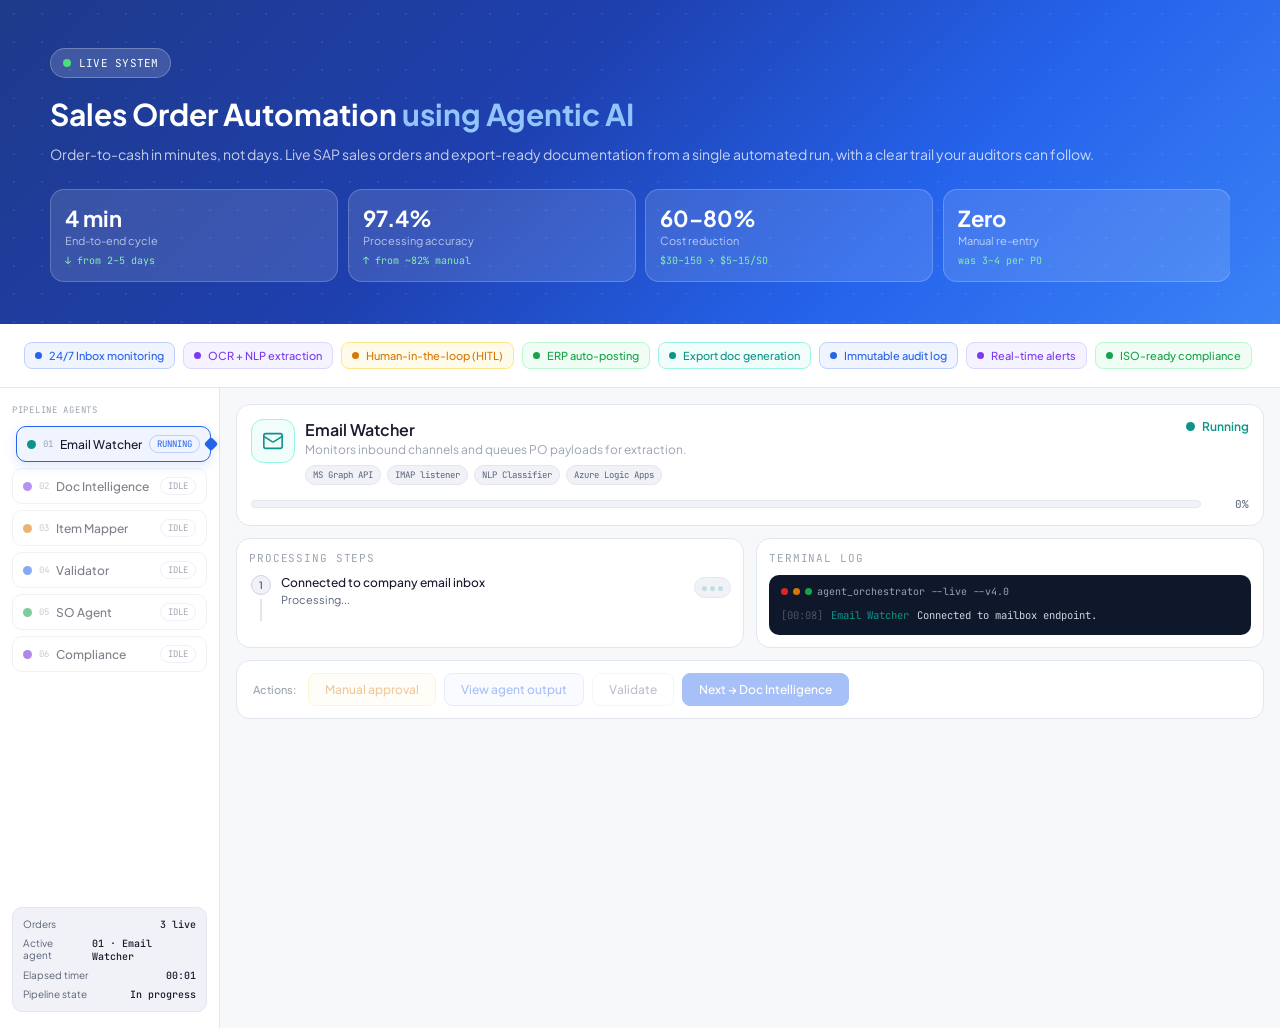
==== commit 33ecee91: "Refactor index.html to improve layout and styling, including responsive adjustments, new output comp" ====
--- a/index.html
+++ b/index.html
@@ -107,8 +107,13 @@
       }
 
       .hero-content {
-        max-width: 980px;
+        max-width: min(1180px, 100%);
         margin: 0 auto;
+        overflow-x: auto;
+        overflow-y: visible;
+        padding-bottom: 2px;
+        -webkit-overflow-scrolling: touch;
+        scrollbar-width: thin;
       }
 
       .live-badge {
@@ -134,22 +139,24 @@
 
       .hero h1 {
         margin: 18px 0 12px;
-        font-size: 30px;
+        font-size: clamp(1.15rem, 2.4vw, 30px);
         line-height: 1.2;
         color: var(--card-bg);
+        white-space: nowrap;
       }
 
       .hero h1 span {
-        display: block;
+        display: inline;
         color: #93c5fd;
       }
 
       .hero p {
         margin: 0;
-        max-width: 560px;
+        max-width: none;
         color: var(--hero-text-soft);
-        font-size: 14px;
-        line-height: 1.6;
+        font-size: clamp(0.7rem, 1.35vw, 14px);
+        line-height: 1.5;
+        white-space: nowrap;
       }
 
       .kpi-grid {
@@ -429,6 +436,12 @@
         display: flex;
         gap: 10px;
         align-items: flex-start;
+        min-width: 0;
+      }
+
+      .header-main-body {
+        flex: 1 1 auto;
+        min-width: 0;
       }
 
       .agent-icon {
@@ -458,6 +471,12 @@
         margin-top: 2px;
         font-size: 12px;
         color: var(--text-muted);
+        white-space: nowrap;
+        overflow-x: auto;
+        overflow-y: hidden;
+        max-width: 100%;
+        -webkit-overflow-scrolling: touch;
+        scrollbar-width: thin;
       }
 
       .tool-list {
@@ -968,13 +987,188 @@
 
       .output-panel {
         margin-top: 8px;
+      }
+
+      .output-shell {
+        border-radius: var(--radius-card);
         border: 1px solid var(--border);
-        border-radius: var(--radius-sm);
+        overflow: hidden;
+        background: var(--card-bg);
+        box-shadow: 0 4px 24px rgba(15, 23, 42, 0.06);
+      }
+
+      .output-hero {
+        display: flex;
+        align-items: flex-start;
+        gap: 14px;
+        padding: 16px 18px;
+        background: linear-gradient(
+          125deg,
+          var(--theme-light) 0%,
+          rgba(255, 255, 255, 0.95) 42%,
+          rgba(240, 253, 244, 0.85) 100%
+        );
+        border-bottom: 1px solid var(--border);
+      }
+
+      .output-hero-mark {
+        flex-shrink: 0;
+        width: 46px;
+        height: 46px;
+        border-radius: 14px;
+        display: grid;
+        place-items: center;
+        background: linear-gradient(145deg, var(--green) 0%, #15803d 100%);
+        color: #fff;
+        box-shadow: 0 6px 16px rgba(22, 163, 74, 0.35);
+      }
+
+      .output-hero-mark svg {
+        width: 24px;
+        height: 24px;
+        stroke: currentColor;
+        stroke-width: 2.25;
+        fill: none;
+      }
+
+      .output-hero-text {
+        flex: 1 1 auto;
+        min-width: 0;
+        overflow-x: auto;
+        overflow-y: hidden;
+        -webkit-overflow-scrolling: touch;
+        scrollbar-width: thin;
+      }
+
+      .output-hero-kicker {
+        font-size: 10px;
+        font-weight: 600;
+        letter-spacing: 0.12em;
+        text-transform: uppercase;
+        color: var(--green);
+        margin-bottom: 4px;
+      }
+
+      .output-hero-title {
+        margin: 0;
+        font-size: 16px;
+        font-weight: 700;
+        color: var(--text-primary);
+        letter-spacing: -0.02em;
+        line-height: 1.25;
+      }
+
+      .output-hero-sub {
+        margin: 6px 0 0;
+        font-size: 12px;
+        line-height: 1.45;
+        color: var(--text-secondary);
+        white-space: nowrap;
+      }
+
+      .output-body {
+        padding: 14px 16px 16px;
+        background: linear-gradient(180deg, #fafbfc 0%, #fff 28%);
+      }
+
+      .output-payload-label {
+        font-size: 10px;
+        font-weight: 600;
+        letter-spacing: 0.1em;
+        text-transform: uppercase;
+        color: var(--text-muted);
+        margin-bottom: 8px;
+      }
+
+      .output-yaml-pre {
+        margin: 0;
+        padding: 14px 16px;
+        font-size: 11px;
+        line-height: 1.65;
+        color: var(--text-primary);
+        white-space: pre-wrap;
+        word-break: break-word;
+        background: #fff;
+        border: 1px solid var(--border);
+        border-radius: 12px;
+        border-left: 3px solid var(--theme);
+        box-shadow: inset 0 1px 0 rgba(255, 255, 255, 0.8);
+      }
+
+      .output-foot {
+        display: flex;
+        flex-wrap: wrap;
+        gap: 8px;
+        padding: 0 16px 14px;
+        background: #fff;
+      }
+
+      .output-foot-pill {
+        display: inline-flex;
+        align-items: baseline;
+        gap: 6px;
+        padding: 6px 10px;
+        border-radius: 999px;
+        border: 1px solid var(--border);
         background: var(--card-surface);
-        padding: 10px;
-        white-space: pre-wrap;
+        font-size: 11px;
+      }
+
+      .output-foot-pill strong {
+        font-family: var(--font-mono);
+        font-weight: 600;
+        color: var(--theme);
+      }
+
+      .output-foot-pill span {
+        color: var(--text-muted);
         font-size: 10px;
+      }
+
+      .output-so-block {
+        margin-top: 4px;
+      }
+
+      .output-so-head {
+        display: flex;
+        align-items: center;
+        justify-content: space-between;
+        gap: 10px;
+        flex-wrap: wrap;
+        margin-bottom: 10px;
+      }
+
+      .output-so-head .output-so-title {
+        margin: 0;
+        font-size: 13px;
+        font-weight: 600;
+        color: var(--text-primary);
+      }
+
+      .output-so-head .output-so-caption {
+        margin: 2px 0 0;
+        font-size: 11px;
         color: var(--text-secondary);
+      }
+
+      .output-so-list .so-row {
+        border-color: var(--border-strong);
+        box-shadow: 0 1px 2px rgba(15, 23, 42, 0.04);
+      }
+
+      .output-so-summary {
+        margin-top: 12px;
+        padding: 10px 12px;
+        border-radius: 10px;
+        border: 1px dashed var(--border-strong);
+        background: var(--green-light);
+        font-size: 11px;
+        line-height: 1.5;
+        color: var(--text-secondary);
+      }
+
+      .output-so-summary strong {
+        color: var(--green);
       }
 
       .so-list {
@@ -992,6 +1186,37 @@
         border-radius: var(--radius-sm);
         background: #fff;
         padding: 8px 10px;
+      }
+
+      .so-row-main {
+        flex: 1;
+        min-width: 0;
+      }
+
+      .so-row-actions {
+        display: flex;
+        flex-wrap: wrap;
+        gap: 6px;
+        align-items: center;
+        justify-content: flex-end;
+      }
+
+      .so-disposition-note {
+        margin-top: 4px;
+        font-size: 9px;
+        line-height: 1.35;
+      }
+
+      .so-disposition-note.pending {
+        color: var(--text-muted);
+      }
+
+      .so-disposition-note.approved {
+        color: var(--green);
+      }
+
+      .so-disposition-note.held {
+        color: var(--amber);
       }
 
       .so-id {
@@ -1341,12 +1566,11 @@
         <div class="hero-content">
           <div class="live-badge mono">
             <span class="live-dot" aria-hidden="true"></span>
-            <span>LIVE SYSTEM · NAQUA AGENTOS v4.0</span>
+            <span>LIVE SYSTEM</span>
           </div>
           <h1>Sales Order Automation <span>using Agentic AI</span></h1>
           <p>
-            An autonomous 6-agent pipeline that converts inbound Purchase Orders into ERP-posted Sales
-            Orders — complete with export documentation — in under 4 minutes.
+            Order-to-cash in minutes, not days. Live SAP sales orders and export-ready documentation from a single automated run, with a clear trail your auditors can follow.
           </p>
           <div class="kpi-grid">
             <article class="kpi-card">
@@ -1586,7 +1810,7 @@
         {
           id: 6, key: "compliance", theme: "violet", icon: iconCompliance, dot: "var(--violet)", name: "Compliance",
           desc: "Generates export documentation, controls finance sign-off, and writes immutable audit logs.",
-          tools: ["DocGen Engine", "SWIFT Router", "Audit Logger", "DHL API"],
+          tools: ["Auto document builder", "Bank payment messaging", "Audit trail & controls", "Courier booking & tracking"],
           stateText: { done: "Completed", running: "Running", hitl: "Awaiting review", error: "Error", idle: "Idle" },
           steps: [
             ["3 confirmed sales orders received — total USD 300,672", "The approved order data from the previous step has been loaded. Document preparation is starting for all 3 shipments.", "0.2s · 3 SOs"],
@@ -1608,6 +1832,33 @@
             { type: "blue", label: "Analytics", body: "Cycle 3m51s · 18 docs · 94% bank · 60–80% cost reduction · 97.4% accuracy" },
           ],
           output: "compliance_bundle:\n- docs: 18\n- bank_submission: ready\n- dhl_dispatch: queued\n- audit_log: immutable_entry_written",
+        },
+      ];
+
+      const OUTPUT_AGENT_HERO = [
+        {
+          title: "Inbox signal locked in",
+          sub: "Coral PO classified, PDF saved, buyer acknowledgement sent — queued for extraction.",
+        },
+        {
+          title: "Document intelligence complete",
+          sub: "24 fields extracted at 99.4% confidence; zero manual re-key before product matching.",
+        },
+        {
+          title: "Product alignment achieved",
+          sub: "ERP codes on every line; exceptions cleared — ready for pricing, credit, and policy checks.",
+        },
+        {
+          title: "Validation passed — green light",
+          sub: "37 checks OK: complete data, pricing within tolerance, credit headroom — cleared to post SOs.",
+        },
+        {
+          title: "Sales orders live in SAP",
+          sub: "3 SOs manager-approved in one batch; totals aligned for export and finance.",
+        },
+        {
+          title: "Export pack sealed for dispatch",
+          sub: "Docs generated & finance-signed; immutable audit log — bank and buyer packages ready.",
         },
       ];
 
@@ -1757,6 +2008,136 @@
         },
       };
 
+      function getSoDocumentIds() {
+        return Object.keys(soDocuments);
+      }
+
+      function initSoDispositions() {
+        const next = {};
+        getSoDocumentIds().forEach((id) => {
+          next[id] = "pending";
+        });
+        appState.soDisposition = next;
+      }
+
+      initSoDispositions();
+
+      function parseSoAmountUsd(orderId) {
+        const doc = soDocuments[orderId];
+        if (!doc || !doc.amount) return 0;
+        const n = parseFloat(String(doc.amount).replace(/[^0-9.-]/g, ""));
+        return Number.isFinite(n) ? n : 0;
+      }
+
+      function soListsFromDisposition() {
+        const ids = getSoDocumentIds();
+        const approved = ids.filter((id) => appState.soDisposition[id] === "approved");
+        const held = ids.filter((id) => appState.soDisposition[id] === "held");
+        const pending = ids.filter((id) => appState.soDisposition[id] === "pending");
+        return { approved, held, pending };
+      }
+
+      function soAllDispositionsChosen() {
+        return soListsFromDisposition().pending.length === 0;
+      }
+
+      function setSoDisposition(orderId, disposition) {
+        if (!appState.soDisposition || !(orderId in appState.soDisposition)) return;
+        if (disposition !== "approved" && disposition !== "held" && disposition !== "pending") return;
+        appState.soDisposition[orderId] = disposition;
+        refreshSoApprovalPanelIfOpen();
+      }
+
+      function markAllSoDispositionForManager(disposition) {
+        getSoDocumentIds().forEach((id) => {
+          appState.soDisposition[id] = disposition;
+        });
+        refreshSoApprovalPanelIfOpen();
+      }
+
+      function syncSoAgentStoryAfterCheckpoint() {
+        const { approved, held } = soListsFromDisposition();
+        const na = approved.length;
+        const nh = held.length;
+        const total = na + nh;
+        const approvedSum = approved.reduce((s, id) => s + parseSoAmountUsd(id), 0);
+        const approvedMoney = new Intl.NumberFormat("en-US", {
+          style: "currency",
+          currency: "USD",
+          minimumFractionDigits: 0,
+          maximumFractionDigits: 0,
+        }).format(approvedSum);
+
+        if (nh === 0 && na === total) {
+          agents[4].steps[3][0] = "Waiting for manager to approve the sales orders";
+          agents[4].steps[3][1] =
+            "Manager reviewed and released all three orders within the 2-hour SLA. Commercial approval is on record.";
+          agents[4].steps[3][2] = "Manager approved · 3/3 SOs";
+          agents[4].steps[4][0] = "Orders approved and active in the system";
+          agents[4].steps[4][1] =
+            "Manager approved in 38 minutes (well within the 2-hour limit). All 3 sales orders are confirmed and live. Export documents can now be prepared.";
+          agents[4].steps[4][2] = "38 min · SLA met";
+          agents[4].logs[3] = "Manager review requested for SO-45912/13/14 — awaiting approval.";
+          agents[4].logs[4] = "Manager sign-off complete.";
+          agents[4].banners[0].body = "SO-45912, SO-45913, SO-45914 posted to SAP. Sales team notified.";
+          agents[4].output = "sales_orders:\n- SO-45912\n- SO-45913\n- SO-45914\namount_usd: 300672";
+          OUTPUT_AGENT_HERO[4].sub = "3 SOs manager-approved in one batch; totals aligned for export and finance.";
+          agents[5].steps[0][0] = "3 confirmed sales orders received — total USD 300,672";
+          agents[5].steps[0][1] =
+            "The approved order data from the previous step has been loaded. Document preparation is starting for all 3 shipments.";
+          agents[5].steps[0][2] = "0.2s · 3 SOs";
+          return;
+        }
+
+        const approvedCsv = approved.join(", ");
+        const heldCsv = held.join(", ");
+        agents[4].steps[3][0] = "Waiting for manager to approve the sales orders";
+        agents[4].steps[3][1] =
+          `Manager released ${na} of ${total} SOs (${approvedCsv}); ${nh} order${nh > 1 ? "s remain" : " remains"} on commercial hold in SAP — decision logged.`;
+        agents[4].steps[3][2] = `Partial release · ${na}/${total} SOs`;
+        agents[4].steps[4][0] = "Orders approved and active in the system";
+        agents[4].steps[4][1] =
+          `${na} sales order${na > 1 ? "s are" : " is"} live for export; ${nh} SO${nh > 1 ? "s" : ""} ${nh > 1 ? "remain" : "remains"} blocked pending further manager review.`;
+        agents[4].steps[4][2] = "Partial · on record";
+        agents[4].logs[3] = `Manager released ${approvedCsv}; hold retained for ${heldCsv} — mixed sign-off.`;
+        agents[4].logs[4] = "Partial manager sign-off — follow-up queue opened for held SOs.";
+        agents[4].banners[0].body = `${approvedCsv} released in SAP. Held: ${heldCsv} — sales notified.`;
+        const outLines = approved.map((id) => `- ${id} (released)`).concat(held.map((id) => `- ${id} (on hold)`));
+        agents[4].output = `sales_orders:\n${outLines.join("\n")}\nreleased_amount_usd: ${Math.round(approvedSum)}`;
+        OUTPUT_AGENT_HERO[4].sub = `${na} SO${na > 1 ? "s" : ""} released (${approvedMoney}); ${nh} on managerial hold.`;
+
+        agents[5].steps[0][0] = `${na} confirmed sales order${na > 1 ? "s" : ""} received — total ${approvedMoney}`;
+        agents[5].steps[0][1] = `Approved SO data loaded (${approvedCsv}). Held orders excluded until released; export prep follows released lines only.`;
+        agents[5].steps[0][2] = `0.2s · ${na} SOs`;
+      }
+
+      function submitSoManagerCheckpoint() {
+        const { approved, held, pending } = soListsFromDisposition();
+        if (pending.length) return;
+
+        if (approved.length === 0) {
+          appState.soHoldForReview = true;
+          appState.soHitlApproved = false;
+          appState.activeBottomPanel = null;
+          toggleBottomPanel(null);
+          renderPanel();
+          updateStatusBlock();
+          return;
+        }
+
+        syncSoAgentStoryAfterCheckpoint();
+        appState.soHitlApproved = true;
+        appState.soHoldForReview = false;
+        appState.activeBottomPanel = null;
+        toggleBottomPanel(null);
+        appState.resumeStepByAgent[4] = appState.completedSteps[4] || 4;
+        refreshAgentStates();
+        appState.agentStates[4] = "running";
+        renderNav();
+        renderPanel();
+        updateStatusBlock();
+      }
+
       const complianceExportDocuments = [
         { code: "BL-D-01", name: "Draft Bill of Lading — CGMU6956470", detail: "KICT load port · FOB Karachi · On-board notation pending" },
         { code: "BL-D-02", name: "Draft Bill of Lading — CGMU6983671", detail: "Same voyage · Partial shipment 1 of 3" },
@@ -1833,9 +2214,17 @@
         }
         if (agentIndex === 4 && appState.soHitlApproved) {
           if (logStepIndex === 3) {
-            return "Manager approved all 3 SOs (SO-45912/13/14) — commercial sign-off recorded.";
+            const { approved, held } = soListsFromDisposition();
+            if (held.length === 0) {
+              return "Manager approved all 3 SOs (SO-45912/13/14) — commercial sign-off recorded.";
+            }
+            return `Manager partial sign-off — released ${approved.join(", ")}; on hold: ${held.join(", ")}.`;
           }
-          if (logStepIndex === 4) return "Release posted — all orders active in SAP.";
+          if (logStepIndex === 4) {
+            const { held } = soListsFromDisposition();
+            if (held.length === 0) return "Release posted — all orders active in SAP.";
+            return "Release posted — approved SOs active; held SOs unchanged pending follow-up.";
+          }
         }
         if (agentIndex === 5 && appState.complianceHitlApproved) {
           if (logStepIndex === 3) return "Finance approved export bundle — sign-off recorded.";
@@ -1900,6 +2289,7 @@
           appState.soApprovalPreviewSeen = false;
           appState.soHoldForReview = false;
           appState.soManagerReviewedSoIds = new Set();
+          initSoDispositions();
           markStepComplete(agentIndex, 4);
           return;
         }
@@ -2188,11 +2578,13 @@
             ? "Wait for processing to finish"
             : idx === 2 && !appState.hitlApproved
               ? "Approve or correct the HITL item first"
-              : idx === 5 && !appState.complianceHitlApproved && appState.agentStates[5] === "hitl"
-                ? "Approve finance sign-off in Manual approval first"
-                : idx === 5
-                  ? "End of pipeline"
-                  : "Go to next agent"
+              : idx === 4 && !appState.soHitlApproved
+                ? "Set Approve or Hold per SO in Manual approval, then Apply decisions (at least one Approve) to continue"
+                : idx === 5 && !appState.complianceHitlApproved && appState.agentStates[5] === "hitl"
+                  ? "Approve finance sign-off in Manual approval first"
+                  : idx === 5
+                    ? "End of pipeline"
+                    : "Go to next agent"
           : "Go to next agent";
       }
 
@@ -2238,9 +2630,7 @@
         if (appState.activeBottomPanel === "approval") {
           content = `<div style="padding:16px;">${renderApprovalContent(idx)}</div>`;
         } else if (appState.activeBottomPanel === "output") {
-          content = idx === 4
-            ? `<div class="output-panel" style="margin:16px;">${renderSoOutputPanel()}</div>`
-            : `<div class="output-panel mono" style="margin:16px; font-size:11px;">${a.output}</div>`;
+          content = `<div class="output-panel" style="margin:16px;">${renderAgentOutputPanel(idx, a)}</div>`;
         } else if (appState.activeBottomPanel === "validate") {
           content = `<div class="inline-note" style="margin:16px;">Re-validation complete. No issues found.</div>`;
         }
@@ -2332,22 +2722,102 @@
         `;
       }
 
+      function escapeHtml(str) {
+        if (str == null) return "";
+        return String(str)
+          .replace(/&/g, "&amp;")
+          .replace(/</g, "&lt;")
+          .replace(/>/g, "&gt;")
+          .replace(/"/g, "&quot;");
+      }
+
       function renderSoOutputPanel() {
-        const ids = Object.keys(soDocuments);
+        const ids = getSoDocumentIds();
+        const { approved, held } = soListsFromDisposition();
+        const approvedSum = approved.reduce((s, id) => s + parseSoAmountUsd(id), 0);
+        const fmtApproved = new Intl.NumberFormat("en-US", {
+          style: "currency",
+          currency: "USD",
+          minimumFractionDigits: 0,
+          maximumFractionDigits: 0,
+        }).format(approvedSum);
+        const fullTotal = ids.reduce((s, id) => s + parseSoAmountUsd(id), 0);
+        const fmtFull = new Intl.NumberFormat("en-US", {
+          style: "currency",
+          currency: "USD",
+          minimumFractionDigits: 0,
+          maximumFractionDigits: 0,
+        }).format(fullTotal);
+        const rowHtml = ids
+          .map((id) => {
+            const st = appState.soDisposition[id];
+            let meta = "Posted · Commercially approved · Ready for export";
+            if (st === "held" && appState.soHitlApproved) {
+              meta = "Posted · On managerial hold · Export blocked for this SO";
+            } else if (st === "held" && !appState.soHitlApproved) {
+              meta = "Posted · Awaiting manager disposition";
+            }
+            return `
+                <div class="so-row">
+                  <div class="so-row-main">
+                    <div class="so-id">${id}</div>
+                    <div class="so-meta">${meta}</div>
+                  </div>
+                  <button type="button" class="btn btn-blue" onclick="viewSalesOrder('${id}')">Open detail</button>
+                </div>`;
+          })
+          .join("");
+        let summaryBody;
+        if (held.length === 0) {
+          summaryBody = `<strong>What you achieved:</strong> three sales orders totaling <strong>${fmtFull}</strong> with no manual SAP entry — each line ties back to validated items and pricing from earlier agents.`;
+        } else {
+          summaryBody = `<strong>Partial batch:</strong> <strong>${approved.length}</strong> SO${approved.length > 1 ? "s" : ""} released (<strong>${fmtApproved}</strong>); <strong>${held.length}</strong> on managerial hold (${held.join(", ")}). Export and downstream steps follow released orders only.`;
+        }
         return `
-          <div class="mono" style="font-size:10px; color:var(--text-muted);">Generated Sales Orders</div>
-          <div class="so-list">
-            ${ids
-              .map((id) => `
-                <div class="so-row">
-                  <div>
-                    <div class="so-id">${id}</div>
-                    <div class="so-meta">Coral International · Posted · SAP S/4HANA</div>
-                  </div>
-                  <button class="btn btn-blue" onclick="viewSalesOrder('${id}')">View</button>
-                </div>
-              `)
-              .join("")}
+          <div class="output-so-head">
+            <div>
+              <p class="output-so-title">Posted sales orders</p>
+              <p class="output-so-caption">Batch COR-BATCH-46 · Coral International · SAP S/4HANA · LC ANB-2026-44821</p>
+            </div>
+          </div>
+          <div class="so-list output-so-list">
+            ${rowHtml}
+          </div>
+          <div class="output-so-summary">
+            ${summaryBody}
+          </div>
+        `;
+      }
+
+      function renderAgentOutputPanel(idx, a) {
+        const hero = OUTPUT_AGENT_HERO[idx] || {
+          title: "Agent handoff complete",
+          sub: "Structured output is ready for audit and the next pipeline stage.",
+        };
+        const pills = (a.metrics || [])
+          .map(
+            (m) =>
+              `<span class="output-foot-pill"><strong>${escapeHtml(m[0])}</strong><span>${escapeHtml(m[1])}</span></span>`
+          )
+          .join("");
+        const checkSvg = `<svg xmlns="http://www.w3.org/2000/svg" viewBox="0 0 24 24" fill="none" aria-hidden="true"><circle cx="12" cy="12" r="10" stroke="rgba(255,255,255,0.4)" stroke-width="1.5"/><path d="M8 12.5l2.5 2.5L16 9" stroke="currentColor" stroke-width="2.25" stroke-linecap="round" stroke-linejoin="round"/></svg>`;
+        const rootLine = ((a.output || "").split("\n")[0] || "").replace(/:\s*$/, "") || `${a.key} payload`;
+        const inner =
+          idx === 4
+            ? `<div class="output-so-block">${renderSoOutputPanel()}</div>`
+            : `<div class="output-payload-label mono">Structured payload · ${escapeHtml(rootLine)}</div><pre class="output-yaml-pre mono">${escapeHtml(a.output)}</pre>`;
+        return `
+          <div class="output-shell theme-${a.theme}">
+            <div class="output-hero">
+              <div class="output-hero-mark">${checkSvg}</div>
+              <div class="output-hero-text">
+                <div class="output-hero-kicker">Success · handoff ready</div>
+                <h3 class="output-hero-title">${escapeHtml(hero.title)}</h3>
+                <p class="output-hero-sub">${escapeHtml(hero.sub)}</p>
+              </div>
+            </div>
+            <div class="output-body">${inner}</div>
+            <div class="output-foot">${pills}</div>
           </div>
         `;
       }
@@ -2362,13 +2832,14 @@
       }
 
       function openSoManagerAllSoPreview() {
-        const ids = Object.keys(soDocuments);
+        const ids = getSoDocumentIds();
+        const n = ids.length;
         if (!ids.length || !soModalOverlay || !soModalBody) return;
         appState.soApprovalPreviewSeen = true;
         const titleEl = document.querySelector(".so-modal-title");
-        if (titleEl) titleEl.textContent = "Review all 3 sales orders";
+        if (titleEl) titleEl.textContent = `Review all ${n} sales orders`;
         soModalBody.innerHTML = `
-          <p style="margin:0 0 12px;font-size:12px;color:var(--text-secondary);">Review the full details below. Close when finished, then use <strong>Approve all 3 SOs</strong> in the panel.</p>
+          <p style="margin:0 0 12px;font-size:12px;color:var(--text-secondary);">Review the full details below. Close when finished, then mark each SO in the panel and use <strong>Apply decisions & continue</strong> (or <strong>Approve all</strong>).</p>
           ${ids
             .map(
               (id, i) => `
@@ -2384,7 +2855,7 @@
 
       function viewSalesOrderFromManager(orderId) {
         appState.soManagerReviewedSoIds.add(orderId);
-        if (appState.soManagerReviewedSoIds.size >= 3) {
+        if (appState.soManagerReviewedSoIds.size >= getSoDocumentIds().length) {
           appState.soApprovalPreviewSeen = true;
         }
         viewSalesOrder(orderId);
@@ -2453,10 +2924,8 @@
       }
 
       function soHoldForReviewManager() {
-        appState.soHoldForReview = true;
-        toggleBottomPanel(null);
-        renderPanel();
-        updateStatusBlock();
+        markAllSoDispositionForManager("held");
+        submitSoManagerCheckpoint();
       }
 
       function approveComplianceHitl() {
@@ -2500,16 +2969,8 @@
       }
 
       function approveSoManagerHitl() {
-        appState.soHitlApproved = true;
-        appState.soHoldForReview = false;
-        appState.activeBottomPanel = null;
-        toggleBottomPanel(null);
-        appState.resumeStepByAgent[4] = appState.completedSteps[4] || 4;
-        refreshAgentStates();
-        appState.agentStates[4] = "running";
-        renderNav();
-        renderPanel();
-        updateStatusBlock();
+        markAllSoDispositionForManager("approved");
+        submitSoManagerCheckpoint();
       }
 
       function rejectHitl(idx) {
@@ -2571,37 +3032,74 @@
       }
 
       function renderApprovalContent(idx) {
+        if (idx === 4 && appState.soHitlApproved) {
+          const { approved, held } = soListsFromDisposition();
+          const released = approved.join(", ") || "—";
+          const onHold = held.length ? held.join(", ") : "—";
+          return `
+            <div class="banner green" style="margin:0;">
+              <div class="b-ico">N</div>
+              <div>
+                <div class="b-label mono">Checkpoint complete</div>
+                <div class="b-body">Released: <strong>${released}</strong>. On hold: <strong>${onHold}</strong>. Use <strong>Next → Compliance</strong> to continue the pipeline.</div>
+              </div>
+            </div>
+            <div class="modal-actions" style="margin-top:14px;">
+              <button type="button" class="btn btn-ghost" onclick="toggleBottomPanel(null)">Close</button>
+            </div>`;
+        }
         if (idx === 4) {
-          const ids = Object.keys(soDocuments);
+          const ids = getSoDocumentIds();
+          const n = ids.length;
+          const pending = soListsFromDisposition().pending.length;
+          const applyDisabled = pending ? " disabled" : "";
+          const rows = ids
+            .map((id) => {
+              const d = appState.soDisposition[id] || "pending";
+              let note = "No decision yet — choose Approve or Hold.";
+              let noteClass = "pending";
+              if (d === "approved") {
+                note = "Will release with this batch when you apply.";
+                noteClass = "approved";
+              } else if (d === "held") {
+                note = "Stays on managerial hold in SAP after you apply.";
+                noteClass = "held";
+              }
+              const approveClass = d === "approved" ? "btn btn-blue" : "btn btn-ghost";
+              const holdClass = d === "held" ? "btn btn-amber" : "btn btn-ghost";
+              return `
+                <div class="so-row">
+                  <div class="so-row-main">
+                    <div class="so-id">${id}</div>
+                    <div class="so-meta">Coral International · Pending manager approval</div>
+                    <div class="so-disposition-note ${noteClass}">${note}</div>
+                  </div>
+                  <div class="so-row-actions">
+                    <button type="button" class="btn btn-blue" style="padding:4px 10px;font-size:11px;" onclick="viewSalesOrderFromManager('${id}')">View</button>
+                    <button type="button" class="${approveClass}" style="padding:4px 10px;font-size:11px;" onclick="setSoDisposition('${id}','approved')">Approve</button>
+                    <button type="button" class="${holdClass}" style="padding:4px 10px;font-size:11px;" onclick="setSoDisposition('${id}','held')">Hold</button>
+                  </div>
+                </div>`;
+            })
+            .join("");
           return `
             <div class="anom-row"><div class="anom-dot" style="background:var(--amber)"></div><div>
-              <div class="anom-item">Sales Order approval pending — 3 SOs awaiting manager sign-off</div>
+              <div class="anom-item">Sales Order approval pending — ${n} SOs awaiting manager sign-off</div>
               <div class="anom-detail">SO-45912, SO-45913, SO-45914 · Total USD 300,672 · Coral International</div>
             </div></div>
             <div class="modal-sub" style="margin-top:12px;font-size:11px;color:var(--text-secondary);line-height:1.5;">
-              Optional: open order details with <strong>View all 3 in one window</strong> or each <strong>View</strong> below. You can approve at any time.
+              For each SO choose <strong>Approve</strong> or <strong>Hold</strong>, then <strong>Apply decisions & continue</strong> (at least one Approve releases the pipeline). Shortcuts: <strong>Approve all</strong> or <strong>Hold all</strong>. Optional: <strong>View all in one window</strong> or open each order.
             </div>
             <div style="margin-top:12px;display:flex;flex-wrap:wrap;gap:8px;align-items:center;">
-              <button type="button" class="btn btn-blue" onclick="openSoManagerAllSoPreview()">View all 3 in one window</button>
+              <button type="button" class="btn btn-blue" onclick="openSoManagerAllSoPreview()">View all ${n} in one window</button>
             </div>
             <div class="so-list" style="margin-top:12px;">
-              ${ids
-                .map(
-                  (id) => `
-                <div class="so-row">
-                  <div>
-                    <div class="so-id">${id}</div>
-                    <div class="so-meta">Coral International · Pending manager approval</div>
-                  </div>
-                  <button type="button" class="btn btn-blue" onclick="viewSalesOrderFromManager('${id}')">View</button>
-                </div>
-              `
-                )
-                .join("")}
+              ${rows}
             </div>
-            <div class="modal-actions" style="margin-top:16px;flex-wrap:wrap;">
-              <button type="button" class="btn btn-blue" onclick="approveSoManagerHitl()" title="Approve and continue pipeline">Approve all 3 SOs</button>
-              <button type="button" class="btn btn-ghost" onclick="soHoldForReviewManager()" title="Close without approving; SOs stay in SAP pending your decision">Hold for review</button>
+            <div class="modal-actions" style="margin-top:16px;flex-wrap:wrap;gap:8px;">
+              <button type="button" class="btn btn-blue" onclick="submitSoManagerCheckpoint()"${applyDisabled} title="Requires every SO marked Approve or Hold; at least one Approve to continue">Apply decisions & continue</button>
+              <button type="button" class="btn btn-blue" onclick="approveSoManagerHitl()" style="opacity:0.95" title="Mark all Approve and continue immediately">Approve all ${n} SOs</button>
+              <button type="button" class="btn btn-ghost" onclick="soHoldForReviewManager()" title="Mark all Hold and close — pipeline waits until you approve at least one SO">Hold all for review</button>
             </div>
           `;
         }
@@ -2933,12 +3431,16 @@
           )
           .join("");
 
+        const soHeldListPartial =
+          idx === 4 && appState.soHitlApproved ? soListsFromDisposition().held : [];
+        const showSoPartialReleaseNote = soHeldListPartial.length > 0;
+
         panelHost.innerHTML = `
           <div class="agent-panel theme-${a.theme}">
             <div class="agent-header card">
               <div class="header-main">
                 <div class="agent-icon">${a.icon}</div>
-                <div>
+                <div class="header-main-body">
                   <div class="header-title">${a.name} ${state === "hitl" ? '<span class="state-badge hitl mono">HITL</span>' : ""}</div>
                   <div class="header-sub">${a.desc}</div>
                   <div class="tool-list">
@@ -2989,7 +3491,15 @@
                   idx === 4 && appState.soHoldForReview && !appState.soHitlApproved
                     ? `
                 <div style="margin-top:10px;padding:9px 10px;border:1px solid var(--amber-border);border-radius:var(--radius-sm);background:var(--amber-light);color:var(--amber);font-size:11px;line-height:1.45;">
-                  <strong>Hold for review:</strong> Manager sign-off was deferred. The three SOs remain posted in SAP awaiting approval. Open <strong>Manual approval</strong> when ready to review, then approve or hold again.
+                  <strong>Hold for review:</strong> Manager sign-off was deferred. All ${getSoDocumentIds().length} SOs remain posted in SAP awaiting approval. Open <strong>Manual approval</strong> when ready to review, set Approve/Hold per SO, then apply.
+                </div>`
+                    : ""
+                }
+                ${
+                  showSoPartialReleaseNote
+                    ? `
+                <div style="margin-top:10px;padding:9px 10px;border:1px solid var(--blue-border);border-radius:var(--radius-sm);background:var(--blue-light);color:var(--blue);font-size:11px;line-height:1.45;">
+                  <strong>Partial release:</strong> ${soHeldListPartial.join(", ")} ${soHeldListPartial.length > 1 ? "remain" : "remains"} on managerial hold. Released SOs continue downstream; held lines stay blocked in SAP until cleared.
                 </div>`
                     : ""
                 }
@@ -3033,6 +3543,8 @@
       window.openSoManagerAllSoPreview = openSoManagerAllSoPreview;
       window.viewSalesOrderFromManager = viewSalesOrderFromManager;
       window.soHoldForReviewManager = soHoldForReviewManager;
+      window.setSoDisposition = setSoDisposition;
+      window.submitSoManagerCheckpoint = submitSoManagerCheckpoint;
       window.approveComplianceHitl = approveComplianceHitl;
       window.complianceHoldForReview = complianceHoldForReview;
       window.openComplianceBundlePreview = openComplianceBundlePreview;
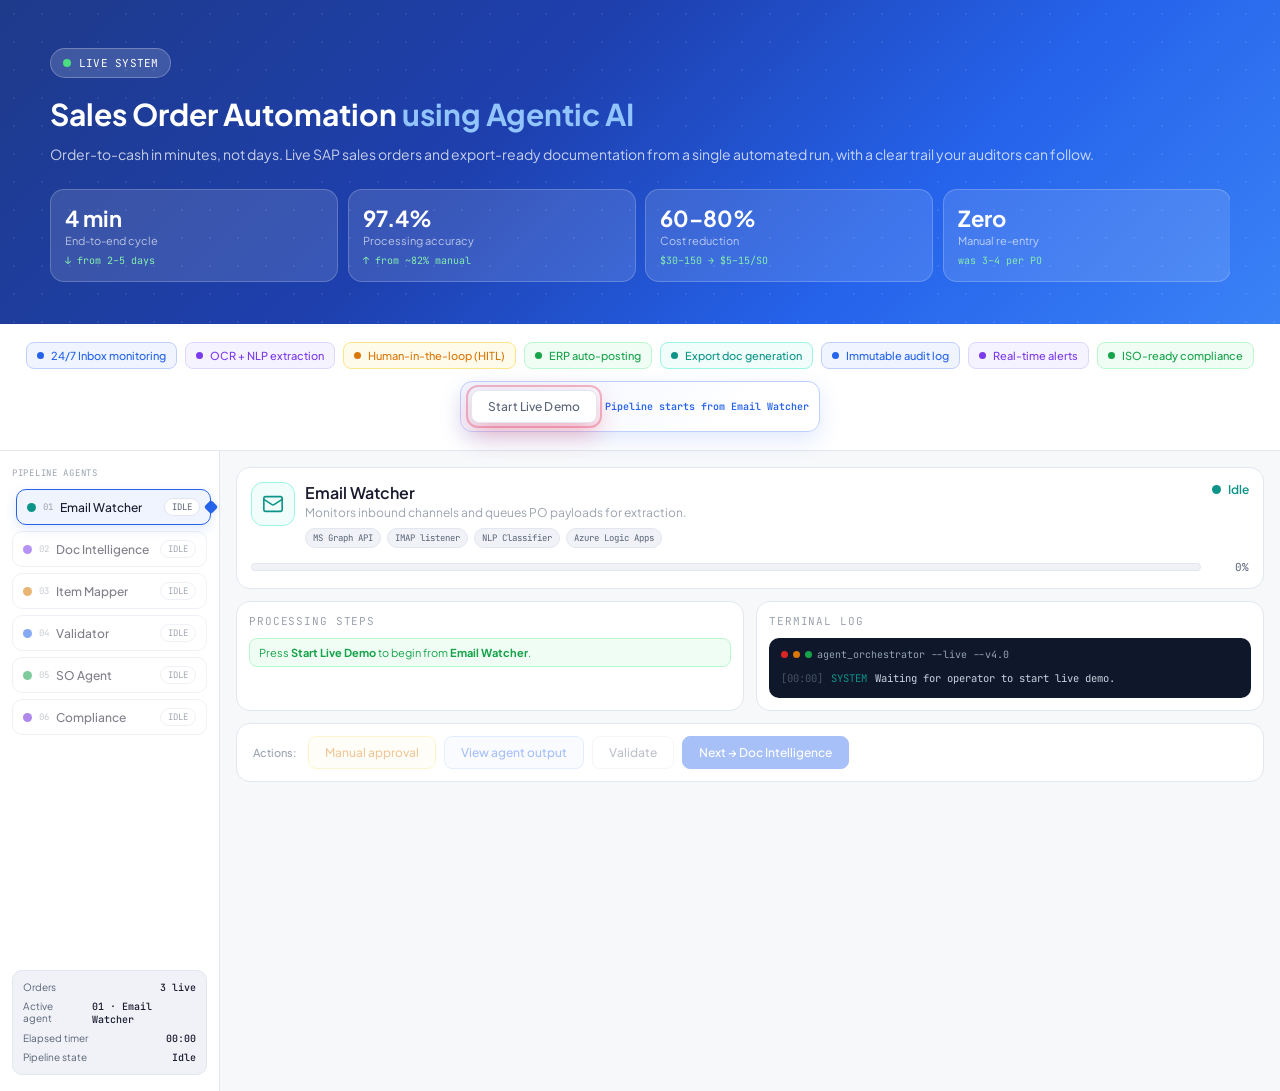
==== commit 808c1067: "Implement new demo section in index.html with updated styles and functionality, including a "Start L" ====
--- a/index.html
+++ b/index.html
@@ -204,10 +204,86 @@
         padding: 18px 24px;
       }
 
+      .features-head {
+        display: flex;
+        flex-direction: column;
+        align-items: center;
+        justify-content: center;
+        gap: 12px;
+        flex-wrap: wrap;
+      }
+
       .feature-list {
         display: flex;
         flex-wrap: wrap;
         gap: 8px;
+        justify-content: center;
+      }
+
+      .demo-cta {
+        display: inline-flex;
+        align-items: center;
+        gap: 8px;
+        border: 1px solid var(--blue-border);
+        background: linear-gradient(135deg, var(--blue-light) 0%, #ffffff 75%);
+        border-radius: 12px;
+        padding: 8px 10px;
+        box-shadow: 0 8px 22px rgba(37, 99, 235, 0.14);
+      }
+
+      .demo-cta-note {
+        font-size: 10px;
+        color: var(--blue);
+        font-weight: 600;
+      }
+
+      .btn-start-demo {
+        position: relative;
+        color: #fff;
+        border-color: #be123c;
+        background: linear-gradient(135deg, #e11d48 0%, #be123c 100%);
+        box-shadow: 0 10px 24px rgba(225, 29, 72, 0.32);
+        font-weight: 700;
+        letter-spacing: 0.01em;
+      }
+
+      .btn-start-demo::before {
+        content: "";
+        position: absolute;
+        inset: -6px;
+        border-radius: 12px;
+        border: 2px solid rgba(225, 29, 72, 0.3);
+        animation: start-cta-pulse 1.9s ease-out infinite;
+        pointer-events: none;
+      }
+
+      .btn-start-demo:hover {
+        opacity: 1;
+        transform: translateY(-1px);
+      }
+
+      .btn-start-demo:disabled {
+        opacity: 1;
+        color: #ffffff;
+        border-color: #166534;
+        background: linear-gradient(135deg, #22c55e 0%, #16a34a 55%, #15803d 100%);
+        box-shadow: 0 12px 26px rgba(21, 128, 61, 0.35);
+        text-shadow: 0 1px 1px rgba(0, 0, 0, 0.18);
+      }
+
+      .btn-start-demo:disabled::before {
+        display: none;
+      }
+
+      @keyframes start-cta-pulse {
+        0% {
+          transform: scale(0.94);
+          opacity: 0.8;
+        }
+        100% {
+          transform: scale(1.08);
+          opacity: 0;
+        }
       }
 
       .chip {
@@ -1464,6 +1540,428 @@
       .theme-blue { --theme: var(--blue); --theme-light: var(--blue-light); --theme-border: var(--blue-border); }
       .theme-green { --theme: var(--green); --theme-light: var(--green-light); --theme-border: var(--green-border); }
       .theme-violet { --theme: var(--violet); --theme-light: var(--violet-light); --theme-border: var(--violet-border); }
+
+      /* Pipeline completion — impact summary overlay */
+      .pipeline-summary-overlay {
+        position: fixed;
+        inset: 0;
+        z-index: 60;
+        display: none;
+        align-items: center;
+        justify-content: center;
+        padding: 20px;
+        background: rgba(15, 23, 42, 0.55);
+        backdrop-filter: blur(6px);
+      }
+
+      .pipeline-summary-overlay.open {
+        display: flex;
+      }
+
+      .pipeline-summary-card {
+        width: min(920px, 100%);
+        max-height: min(92vh, 900px);
+        border-radius: 16px;
+        border: 1px solid var(--border);
+        background: linear-gradient(165deg, #ffffff 0%, #f4f6fb 100%);
+        box-shadow: 0 24px 64px rgba(15, 23, 42, 0.22);
+        overflow: hidden;
+        display: flex;
+        flex-direction: column;
+        transform: translateY(12px) scale(0.98);
+        opacity: 0;
+        transition: transform 320ms cubic-bezier(0.22, 1, 0.36, 1), opacity 280ms ease;
+      }
+
+      .pipeline-summary-overlay.open .pipeline-summary-card {
+        transform: translateY(0) scale(1);
+        opacity: 1;
+      }
+
+      .pipeline-summary-head {
+        padding: 18px 20px 14px;
+        border-bottom: 1px solid var(--border);
+        background: linear-gradient(120deg, var(--hero-g1) 0%, var(--hero-g3) 55%, #0d9488 100%);
+        color: #fff;
+        position: relative;
+        overflow: hidden;
+      }
+
+      .pipeline-summary-head::after {
+        content: "";
+        position: absolute;
+        inset: 0;
+        background: radial-gradient(900px 200px at 80% -20%, rgba(255, 255, 255, 0.2), transparent 55%);
+        pointer-events: none;
+      }
+
+      .pipeline-summary-head > * {
+        position: relative;
+        z-index: 1;
+      }
+
+      .ps-badge {
+        display: inline-flex;
+        align-items: center;
+        gap: 6px;
+        font-size: 10px;
+        font-weight: 600;
+        letter-spacing: 0.08em;
+        text-transform: uppercase;
+        padding: 4px 10px;
+        border-radius: 999px;
+        background: rgba(255, 255, 255, 0.15);
+        border: 1px solid rgba(255, 255, 255, 0.28);
+      }
+
+      .ps-badge .live-dot {
+        width: 6px;
+        height: 6px;
+        border-radius: 50%;
+        background: #4ade80;
+        box-shadow: 0 0 0 3px rgba(74, 222, 128, 0.35);
+        animation: pulse-dot 1.4s ease-in-out infinite;
+      }
+
+      .pipeline-summary-head h2 {
+        margin: 10px 0 6px;
+        font-size: clamp(1.15rem, 2.6vw, 1.45rem);
+        font-weight: 700;
+        letter-spacing: -0.02em;
+        line-height: 1.25;
+      }
+
+      .pipeline-summary-head p {
+        margin: 0;
+        font-size: 12px;
+        color: var(--hero-text-soft);
+        max-width: 52em;
+        line-height: 1.5;
+      }
+
+      .pipeline-summary-body {
+        padding: 16px 18px 18px;
+        overflow-y: auto;
+        display: flex;
+        flex-direction: column;
+        gap: 14px;
+      }
+
+      .ps-kpi-grid {
+        display: grid;
+        grid-template-columns: repeat(4, minmax(0, 1fr));
+        gap: 10px;
+      }
+
+      @media (max-width: 720px) {
+        .ps-kpi-grid {
+          grid-template-columns: repeat(2, minmax(0, 1fr));
+        }
+      }
+
+      .ps-kpi {
+        border-radius: var(--radius-sm);
+        border: 1px solid var(--border);
+        background: #fff;
+        padding: 10px 11px;
+        opacity: 0;
+        transform: translateY(8px);
+        animation: ps-kpi-in 0.55s ease forwards;
+      }
+
+      .ps-kpi:nth-child(1) { animation-delay: 0.05s; }
+      .ps-kpi:nth-child(2) { animation-delay: 0.12s; }
+      .ps-kpi:nth-child(3) { animation-delay: 0.19s; }
+      .ps-kpi:nth-child(4) { animation-delay: 0.26s; }
+
+      @keyframes ps-kpi-in {
+        to {
+          opacity: 1;
+          transform: translateY(0);
+        }
+      }
+
+      .ps-kpi-label {
+        font-size: 9px;
+        text-transform: uppercase;
+        letter-spacing: 0.07em;
+        color: var(--text-muted);
+        font-weight: 600;
+      }
+
+      .ps-kpi-value {
+        margin-top: 4px;
+        font-size: 17px;
+        font-weight: 700;
+        color: var(--text-primary);
+        font-variant-numeric: tabular-nums;
+      }
+
+      .ps-kpi-foot {
+        margin-top: 4px;
+        font-size: 10px;
+        color: var(--text-secondary);
+        line-height: 1.35;
+      }
+
+      .ps-kpi.ps-kpi--highlight .ps-kpi-value {
+        color: var(--green);
+      }
+
+      .ps-mini-compare {
+        margin-top: 8px;
+        display: grid;
+        gap: 6px;
+      }
+
+      .ps-mini-row {
+        display: grid;
+        grid-template-columns: 72px 1fr;
+        align-items: center;
+        gap: 8px;
+      }
+
+      .ps-mini-label {
+        font-size: 9px;
+        color: var(--text-muted);
+        font-weight: 600;
+      }
+
+      .ps-bar-wrap {
+        margin-top: 0;
+        height: 6px;
+        border-radius: 999px;
+        background: var(--card-surface);
+        overflow: hidden;
+      }
+
+      .ps-kpi .ps-bar-wrap {
+        margin-top: 0;
+      }
+
+      .ps-bar {
+        height: 100%;
+        border-radius: inherit;
+        width: 0;
+        transition: width 1.1s cubic-bezier(0.22, 1, 0.36, 1);
+      }
+
+      .pipeline-summary-overlay.open .ps-bar--trad {
+        width: 100%;
+        background: linear-gradient(90deg, #f97316, #ea580c);
+      }
+
+      .pipeline-summary-overlay.open .ps-bar--agent {
+        width: 6%;
+        min-width: 18px;
+        background: linear-gradient(90deg, #0d9488, #2563eb);
+      }
+
+      .ps-tabs {
+        display: flex;
+        gap: 6px;
+        padding: 3px;
+        border-radius: 10px;
+        background: var(--card-surface);
+        border: 1px solid var(--border);
+      }
+
+      .ps-tab {
+        flex: 1;
+        border: none;
+        border-radius: 8px;
+        padding: 8px 10px;
+        font-size: 11px;
+        font-weight: 600;
+        font-family: inherit;
+        cursor: pointer;
+        color: var(--text-secondary);
+        background: transparent;
+        transition: background 0.2s, color 0.2s, box-shadow 0.2s;
+      }
+
+      .ps-tab[aria-selected="true"] {
+        background: #fff;
+        color: var(--text-primary);
+        box-shadow: 0 1px 3px rgba(15, 23, 42, 0.08);
+      }
+
+      .ps-tab:focus-visible {
+        outline: 2px solid var(--blue);
+        outline-offset: 1px;
+      }
+
+      .ps-panel[hidden] {
+        display: none !important;
+      }
+
+      .ps-panel {
+        display: grid;
+        gap: 10px;
+      }
+
+      .ps-dual {
+        display: grid;
+        grid-template-columns: 1fr 1fr;
+        gap: 10px;
+      }
+
+      @media (max-width: 640px) {
+        .ps-dual {
+          grid-template-columns: 1fr;
+        }
+      }
+
+      .ps-col {
+        border-radius: var(--radius-sm);
+        padding: 11px 12px;
+        border: 1px solid var(--border);
+        font-size: 11px;
+        line-height: 1.45;
+        color: var(--text-secondary);
+      }
+
+      .ps-col h3 {
+        margin: 0 0 8px;
+        font-size: 11px;
+        font-weight: 700;
+        color: var(--text-primary);
+        display: flex;
+        align-items: center;
+        gap: 6px;
+      }
+
+      .ps-col--trad {
+        border-left: 3px solid #ea580c;
+        background: linear-gradient(180deg, #fff7ed 0%, #fff 40%);
+      }
+
+      .ps-col--agent {
+        border-left: 3px solid #0d9488;
+        background: linear-gradient(180deg, #f0fdfa 0%, #fff 40%);
+      }
+
+      .ps-col ul {
+        margin: 0;
+        padding-left: 1.1em;
+      }
+
+      .ps-col li {
+        margin-bottom: 5px;
+      }
+
+      .ps-table-wrap {
+        border-radius: var(--radius-sm);
+        border: 1px solid var(--border);
+        overflow: hidden;
+        background: #fff;
+      }
+
+      .ps-table {
+        width: 100%;
+        border-collapse: collapse;
+        font-size: 11px;
+      }
+
+      .ps-table th,
+      .ps-table td {
+        padding: 8px 10px;
+        text-align: left;
+        border-bottom: 1px solid var(--border);
+        vertical-align: top;
+      }
+
+      .ps-table th {
+        background: var(--card-surface);
+        font-size: 9px;
+        text-transform: uppercase;
+        letter-spacing: 0.06em;
+        color: var(--text-muted);
+      }
+
+      .ps-table tr:last-child td {
+        border-bottom: none;
+      }
+
+      .ps-table tbody tr {
+        cursor: pointer;
+        transition: background 0.15s ease;
+      }
+
+      .ps-table tbody tr:hover {
+        background: rgba(37, 99, 235, 0.04);
+      }
+
+      .ps-table tbody tr.ps-row-selected {
+        background: rgba(13, 148, 136, 0.08);
+      }
+
+      .ps-table .mono {
+        font-family: var(--font-mono);
+        font-size: 10px;
+      }
+
+      .ps-table td strong {
+        color: var(--green);
+        font-weight: 700;
+      }
+
+      .ps-foot {
+        display: flex;
+        flex-wrap: wrap;
+        align-items: center;
+        justify-content: space-between;
+        gap: 10px;
+        padding-top: 4px;
+        border-top: 1px dashed var(--border);
+        margin-top: 2px;
+        font-size: 11px;
+        color: var(--text-secondary);
+      }
+
+      .ps-foot .mono {
+        font-family: var(--font-mono);
+        color: var(--text-primary);
+      }
+
+      .pipeline-summary-actions {
+        display: flex;
+        justify-content: flex-end;
+        gap: 8px;
+        padding: 0 18px 16px;
+      }
+
+      .pipeline-summary-cta {
+        margin-top: 12px;
+        padding: 14px 16px;
+        border-radius: var(--radius-card);
+        border: 1px solid var(--green-border);
+        background: linear-gradient(125deg, var(--green-light) 0%, #fff 55%);
+        display: flex;
+        flex-wrap: wrap;
+        align-items: center;
+        justify-content: space-between;
+        gap: 12px;
+      }
+
+      .pipeline-summary-cta-text {
+        flex: 1;
+        min-width: min(100%, 220px);
+      }
+
+      .pipeline-summary-cta-title {
+        font-size: 12px;
+        font-weight: 700;
+        color: var(--text-primary);
+        margin: 0 0 4px;
+      }
+
+      .pipeline-summary-cta-sub {
+        margin: 0;
+        font-size: 11px;
+        color: var(--text-secondary);
+        line-height: 1.45;
+      }
 
       *:focus-visible {
         outline: 2px solid var(--blue);
@@ -1598,15 +2096,21 @@
       </section>
 
       <section class="features-strip" id="features" aria-label="Features strip">
-        <div class="feature-list">
-          <div class="chip blue"><span class="chip-dot"></span>24/7 Inbox monitoring</div>
-          <div class="chip purple"><span class="chip-dot"></span>OCR + NLP extraction</div>
-          <div class="chip amber"><span class="chip-dot"></span>Human-in-the-loop (HITL)</div>
-          <div class="chip green"><span class="chip-dot"></span>ERP auto-posting</div>
-          <div class="chip teal"><span class="chip-dot"></span>Export doc generation</div>
-          <div class="chip blue"><span class="chip-dot"></span>Immutable audit log</div>
-          <div class="chip purple"><span class="chip-dot"></span>Real-time alerts</div>
-          <div class="chip green"><span class="chip-dot"></span>ISO-ready compliance</div>
+        <div class="features-head">
+          <div class="feature-list">
+            <div class="chip blue"><span class="chip-dot"></span>24/7 Inbox monitoring</div>
+            <div class="chip purple"><span class="chip-dot"></span>OCR + NLP extraction</div>
+            <div class="chip amber"><span class="chip-dot"></span>Human-in-the-loop (HITL)</div>
+            <div class="chip green"><span class="chip-dot"></span>ERP auto-posting</div>
+            <div class="chip teal"><span class="chip-dot"></span>Export doc generation</div>
+            <div class="chip blue"><span class="chip-dot"></span>Immutable audit log</div>
+            <div class="chip purple"><span class="chip-dot"></span>Real-time alerts</div>
+            <div class="chip green"><span class="chip-dot"></span>ISO-ready compliance</div>
+          </div>
+          <div class="demo-cta">
+            <button type="button" class="btn btn-start-demo" id="startDemoBtn" onclick="startLiveDemo()">Start Live Demo</button>
+            <span class="demo-cta-note mono">Pipeline starts from Email Watcher</span>
+          </div>
         </div>
       </section>
 
@@ -1617,9 +2121,9 @@
             <div class="agent-nav" id="agentNav"></div>
             <div class="status-block">
               <div class="status-row"><span>Orders</span><span id="statusOrders">3 live</span></div>
-              <div class="status-row"><span>Active agent</span><span id="statusAgent">03 · Item Mapper</span></div>
+              <div class="status-row"><span>Active agent</span><span id="statusAgent">01 · Email Watcher</span></div>
               <div class="status-row"><span>Elapsed timer</span><span id="statusTimer">00:00</span></div>
-              <div class="status-row"><span>Pipeline state</span><span id="statusPipeline">Awaiting approval</span></div>
+              <div class="status-row"><span>Pipeline state</span><span id="statusPipeline">Idle</span></div>
             </div>
           </aside>
           <section class="right-panel">
@@ -1647,10 +2151,36 @@
       </div>
     </div>
 
+    <div
+      class="pipeline-summary-overlay"
+      id="pipelineSummaryOverlay"
+      role="dialog"
+      aria-modal="true"
+      aria-labelledby="pipelineSummaryTitle"
+      onclick="closePipelineSummaryModal(event)"
+    >
+      <div class="pipeline-summary-card" id="pipelineSummaryCard" onclick="event.stopPropagation()">
+          <div class="pipeline-summary-head">
+          <div class="ps-badge"><span class="live-dot" aria-hidden="true"></span> Overview</div>
+          <h2 id="pipelineSummaryTitle">Purchase Order → Sales Order — overall comparison</h2>
+          <p>
+            Manual PO-to-SO versus this six-agent run at a glance.<br />
+            Time, cost, accuracy, and ROI in one place.
+          </p>
+        </div>
+        <div class="pipeline-summary-body" id="pipelineSummaryBody">
+          <!-- Filled when the Compliance agent finishes -->
+        </div>
+        <div class="pipeline-summary-actions">
+          <button type="button" class="btn btn-blue" onclick="closePipelineSummaryModal()">Close summary</button>
+        </div>
+      </div>
+    </div>
+
     <script>
       const appState = {
         currentAgent: 0,
-        agentStates: ["done", "done", "hitl", "running", "done", "running"],
+        agentStates: ["idle", "idle", "idle", "idle", "idle", "idle"],
         agentProgress: [],
         completedSteps: [],
         elapsedTime: 0,
@@ -1660,9 +2190,10 @@
         resumeStepByAgent: {},
         stepsAnimating: false,
         mapperManualCode: null,
+        demoStarted: false,
       };
 
-      appState.currentAgent = 2;
+      appState.currentAgent = 0;
       appState.startedAt = null;
       appState.timerRef = null;
       appState.hitlApproved = false;
@@ -1862,6 +2393,9 @@
         },
       ];
 
+      const DEFAULT_MAPPER_OUTPUT =
+        "item_mapping:\n- auto_mapped: 11\n- flagged: 1\n- flagged_item: COR-FILTER-XLR8 (88%)\n- suggested_code: NAQUA-FILTER-XLR-8B";
+
       const agentNav = document.getElementById("agentNav");
       const panelHost = document.getElementById("panelHost");
       const soModalOverlay = document.getElementById("soModalOverlay");
@@ -2407,8 +2941,20 @@
         }, 1000);
       }
 
+      function startLiveDemo() {
+        if (appState.demoStarted) return;
+        appState.demoStarted = true;
+        const startBtn = document.getElementById("startDemoBtn");
+        if (startBtn) {
+          startBtn.disabled = true;
+          startBtn.textContent = "Live Demo Running";
+        }
+        beginAgentSimulation(0);
+      }
+
       function selectAgent(idx) {
         if (idx < 0 || idx >= agents.length) return;
+        if (!appState.demoStarted) return;
         beginAgentSimulation(idx);
       }
 
@@ -2551,6 +3097,7 @@
       }
 
       function isNextEnabled(agentIdx) {
+        if (!appState.demoStarted) return false;
         if (appState.stepsAnimating) return false;
         return !nextDisabled(agentIdx);
       }
@@ -2566,6 +3113,14 @@
         output.disabled = !isViewOutputEnabled(idx);
         validateBtn.disabled = !isValidateEnabled(idx);
         nextBtn.disabled = !isNextEnabled(idx);
+        if (!appState.demoStarted) {
+          const startTip = "Press Start Live Demo to begin pipeline";
+          manual.title = startTip;
+          output.title = startTip;
+          validateBtn.title = startTip;
+          nextBtn.title = startTip;
+          return;
+        }
         manual.title = manual.disabled
           ? "Available after processing reaches a checkpoint or completes"
           : "Opens anomaly review";
@@ -2582,10 +3137,12 @@
                 ? "Set Approve or Hold per SO in Manual approval, then Apply decisions (at least one Approve) to continue"
                 : idx === 5 && !appState.complianceHitlApproved && appState.agentStates[5] === "hitl"
                   ? "Approve finance sign-off in Manual approval first"
-                  : idx === 5
-                    ? "End of pipeline"
+                  : idx === 5 && appState.agentStates[5] !== "done"
+                    ? "Wait for Compliance to finish all steps"
                     : "Go to next agent"
-          : "Go to next agent";
+          : idx === 5 && appState.agentStates[5] === "done"
+            ? "End of pipeline — all agents completed (informational)"
+            : "Go to next agent";
       }
 
       function toggleBottomPanel(panelName) {
@@ -2923,6 +3480,178 @@
         if (complianceModalOverlay) complianceModalOverlay.classList.remove("open");
       }
 
+      function getPipelineSummaryCtaHtml() {
+        return `<div class="pipeline-summary-cta" role="region" aria-label="Overview summary">
+              <div class="pipeline-summary-cta-text">
+                <div class="pipeline-summary-cta-title">Overview</div>
+                <p class="pipeline-summary-cta-sub">
+                  Manual PO-to-SO versus this six-agent run at a glance.<br />
+                  Time, cost, accuracy, and ROI in one place.
+                </p>
+              </div>
+              <button type="button" class="btn btn-blue" onclick="openPipelineSummaryModal()" style="flex-shrink:0;">
+                View achievement summary
+              </button>
+            </div>`;
+      }
+
+      function renderPipelineSummaryBody() {
+        const elapsed = formatTime(appState.elapsedTime || 0);
+        return `
+          <div class="ps-kpi-grid" aria-label="Key performance comparison">
+            <div class="ps-kpi">
+              <div class="ps-kpi-label">Cycle time</div>
+              <div class="ps-kpi-value">4 min</div>
+              <div class="ps-kpi-foot">vs 3–5 days manual inbox → bank</div>
+              <div class="ps-mini-compare" aria-hidden="true">
+                <div class="ps-mini-row"><span class="ps-mini-label">Manual span</span><div class="ps-bar-wrap"><div class="ps-bar ps-bar--trad"></div></div></div>
+                <div class="ps-mini-row"><span class="ps-mini-label">Agentic</span><div class="ps-bar-wrap"><div class="ps-bar ps-bar--agent"></div></div></div>
+              </div>
+            </div>
+            <div class="ps-kpi ps-kpi--highlight">
+              <div class="ps-kpi-label">Cost per SO</div>
+              <div class="ps-kpi-value">USD 6.20</div>
+              <div class="ps-kpi-foot">vs ~USD 48 fully loaded manual</div>
+            </div>
+            <div class="ps-kpi ps-kpi--highlight">
+              <div class="ps-kpi-label">Accuracy</div>
+              <div class="ps-kpi-value">97.4%</div>
+              <div class="ps-kpi-foot">vs ~82% baseline; manual re-key errors typically ~1–5%</div>
+            </div>
+            <div class="ps-kpi ps-kpi--highlight">
+              <div class="ps-kpi-label">ROI payback</div>
+              <div class="ps-kpi-value">≈ 6 weeks</div>
+              <div class="ps-kpi-foot">Automation + straight-through exceptions</div>
+            </div>
+          </div>
+          <p style="margin:0;font-size:10px;color:var(--text-muted);line-height:1.45;">
+            Bars under cycle time are illustrative: full width ≈ manual elapsed span; narrow ≈ agentic straight-through time.
+          </p>
+
+          <div class="ps-tabs" role="tablist" aria-label="Traditional vs agentic">
+            <button type="button" class="ps-tab" role="tab" aria-selected="true" data-ps-tab="pain">Traditional demerits</button>
+            <button type="button" class="ps-tab" role="tab" aria-selected="false" data-ps-tab="win">What the 6 agents fixed</button>
+          </div>
+          <div id="ps-panel-pain" class="ps-panel" role="tabpanel">
+            <div class="ps-dual">
+              <div class="ps-col ps-col--trad">
+                <h3>Manual · error-prone · slow</h3>
+                <ul>
+                  <li>PO sits in a shared inbox with no SLA; triage only a few times daily → <strong>4–8 hour</strong> lag before anyone reads it.</li>
+                  <li><strong>20–40 minutes</strong> of ERP re-key per PO with a typical error band of <strong>1–5%</strong> on manual entry.</li>
+                  <li>Pricing and credit checks over email/phone → <strong>2–4 hours</strong>; clarification loops <strong>1–2 days</strong>.</li>
+                  <li>Manager approval chains stall <strong>4–24 hours</strong>; export docs via copy-paste add <strong>~2 days</strong>.</li>
+                  <li>LC mismatches bounce from the bank → <strong>~3 days</strong> rework; audit trail scattered across threads.</li>
+                </ul>
+              </div>
+              <div class="ps-col ps-col--agent" style="border-left-color: var(--blue); background: linear-gradient(180deg, var(--blue-light) 0%, #fff 40%);">
+                <h3>Your run (session)</h3>
+                <ul>
+                  <li>Elapsed wall time for this walkthrough: <span class="mono">${elapsed}</span> — live timer from Email Watcher through Compliance.</li>
+                  <li>HITL checkpoints replaced multi-day email loops with <strong>one-click</strong> approvals on mapping, SO batch, and finance bundle.</li>
+                  <li>Structured extraction + validation cut silent propagation: issues surface where operators can act.</li>
+                </ul>
+              </div>
+            </div>
+          </div>
+          <div id="ps-panel-win" class="ps-panel" role="tabpanel" hidden>
+            <div class="ps-dual">
+              <div class="ps-col ps-col--agent">
+                <h3>6-agent · automated · accurate</h3>
+                <ul>
+                  <li><strong>Email Watcher:</strong> 24/7 inbox monitoring; PO detected in <strong>&lt; 30 seconds</strong>; classifier <strong>99.2%</strong> in seconds.</li>
+                  <li><strong>Doc Intelligence:</strong> OCR + NLP to structured fields in <strong>~8 seconds</strong> — zero re-key path.</li>
+                  <li><strong>Validator:</strong> pricing/credit vs ERP in parallel; exceptions in <strong>&lt; 10 seconds</strong>.</li>
+                  <li><strong>Item Mapper + SO Agent:</strong> guided HITL, then SO posted via API in <strong>~15 seconds</strong> machine time.</li>
+                  <li><strong>Compliance:</strong> export pack in <strong>&lt; 60 seconds</strong>; finance review <strong>~15 minutes</strong>; immutable audit log / ISO-ready trail.</li>
+                </ul>
+              </div>
+              <div class="ps-col ps-col--trad" style="border-left-color: var(--violet);">
+                <h3>Quantified uplift</h3>
+                <ul>
+                  <li>End-to-end cycle compressed from <strong>3–5 days</strong> to about <strong>4 minutes</strong> of straight-through processing time.</li>
+                  <li>Cost per SO from <strong>USD 48</strong> to <strong>USD 6.20</strong> at comparable scope.</li>
+                  <li>Field quality moves from <strong>~82%</strong> to <strong>97.4%</strong> with fewer bank/LC rejections.</li>
+                </ul>
+              </div>
+            </div>
+          </div>
+
+          <div class="ps-table-wrap">
+            <table class="ps-table" aria-label="Metrics comparison; click a row to highlight">
+              <thead>
+                <tr>
+                  <th>Metric</th>
+                  <th>Traditional</th>
+                  <th>Agentic AI</th>
+                </tr>
+              </thead>
+              <tbody>
+                <tr>
+                  <td>Cycle time</td>
+                  <td class="mono">3–5 days</td>
+                  <td><strong>4 minutes</strong></td>
+                </tr>
+                <tr>
+                  <td>Cost / SO</td>
+                  <td class="mono">USD 48</td>
+                  <td><strong>USD 6.20</strong></td>
+                </tr>
+                <tr>
+                  <td>Accuracy</td>
+                  <td class="mono">~82%</td>
+                  <td><strong>97.4%</strong></td>
+                </tr>
+                <tr>
+                  <td>ROI payback</td>
+                  <td class="mono">—</td>
+                  <td><strong>6 weeks</strong></td>
+                </tr>
+              </tbody>
+            </table>
+          </div>
+          <div class="ps-foot">
+            <span>Tip: press <span class="mono">Esc</span> or click outside the card to dismiss.</span>
+            <span>Session timer: <span class="mono">${elapsed}</span></span>
+          </div>
+        `;
+      }
+
+      function wirePipelineSummaryInteractions() {
+        const body = document.getElementById("pipelineSummaryBody");
+        if (!body) return;
+        body.querySelectorAll(".ps-table tbody tr").forEach((tr) => {
+          tr.addEventListener("click", () => {
+            body.querySelectorAll(".ps-table tbody tr").forEach((r) => r.classList.remove("ps-row-selected"));
+            tr.classList.add("ps-row-selected");
+          });
+        });
+        body.querySelectorAll(".ps-tab").forEach((tab) => {
+          tab.addEventListener("click", () => {
+            const id = tab.getAttribute("data-ps-tab");
+            body.querySelectorAll(".ps-tab").forEach((t) => t.setAttribute("aria-selected", String(t === tab)));
+            body.querySelectorAll(".ps-panel").forEach((p) => {
+              p.hidden = p.id !== "ps-panel-" + id;
+            });
+          });
+        });
+      }
+
+      function openPipelineSummaryModal() {
+        const overlay = document.getElementById("pipelineSummaryOverlay");
+        const body = document.getElementById("pipelineSummaryBody");
+        if (!overlay || !body) return;
+        body.innerHTML = renderPipelineSummaryBody();
+        wirePipelineSummaryInteractions();
+        overlay.classList.add("open");
+      }
+
+      function closePipelineSummaryModal(ev) {
+        if (ev && ev.target && ev.target.id !== "pipelineSummaryOverlay") return;
+        const el = document.getElementById("pipelineSummaryOverlay");
+        if (el) el.classList.remove("open");
+      }
+
       function soHoldForReviewManager() {
         markAllSoDispositionForManager("held");
         submitSoManagerCheckpoint();
@@ -2959,6 +3688,7 @@
         appState.hitlApproved = true;
         appState.hitlRejected = false;
         appState.mapperManualCode = null;
+        agents[2].output = DEFAULT_MAPPER_OUTPUT;
         appState.activeBottomPanel = null;
         appState.resumeStepByAgent[2] = appState.completedSteps[2] || 3;
         refreshAgentStates();
@@ -2995,6 +3725,8 @@
           return;
         }
         appState.mapperManualCode = code;
+        agents[2].output =
+          `item_mapping:\n- auto_mapped: 11\n- flagged: 1\n- flagged_item: COR-FILTER-XLR8 (88%)\n- suggested_code: NAQUA-FILTER-XLR-8B\n- corrected_code: ${code}\n- final_code: ${code}\n- resolution: operator_override_saved`;
         appState.hitlRejected = false;
         appState.hitlApproved = true;
         appState.activeBottomPanel = null;
@@ -3018,7 +3750,7 @@
       function nextDisabled(idx) {
         if (idx === 2 && !appState.hitlApproved) return true;
         if (idx === 4 && !appState.soHitlApproved) return true;
-        if (idx === 5) return true;
+        if (idx === 5 && appState.agentStates[5] !== "done") return true;
         return false;
       }
 
@@ -3393,6 +4125,12 @@
                   const bannerStack = panelHost.querySelector(".banner-stack");
                   if (metricsGrid) metricsGrid.classList.remove("is-hidden");
                   if (bannerStack) bannerStack.classList.remove("is-hidden");
+                  if (idx === 5) {
+                    const actionBar = panelHost.querySelector(".action-bar");
+                    if (actionBar && !panelHost.querySelector(".pipeline-summary-cta")) {
+                      actionBar.insertAdjacentHTML("afterend", getPipelineSummaryCtaHtml());
+                    }
+                  }
                 }
                 updateActionBarButtons();
             }
@@ -3527,12 +4265,33 @@
               <button type="button" class="btn btn-amber" onclick="toggleBottomPanel('approval')" title="Opens anomaly review" disabled>Manual approval</button>
               <button type="button" class="btn btn-blue" onclick="toggleBottomPanel('output')" title="View structured agent output" disabled>View agent output</button>
               <button type="button" id="actionBtnValidate" class="btn btn-ghost" onclick="toggleBottomPanel('validate')" disabled>Validate</button>
-              <button type="button" id="actionBtnNext" class="btn btn-next ${idx === 5 ? "complete" : ""}" onclick="goNext()" disabled>${nextLabel(idx)}</button>
+              <button type="button" id="actionBtnNext" class="btn btn-next ${idx === 5 ? "complete" : ""}" onclick="goNext()" disabled aria-label="${idx === 5 && state === "done" ? "Pipeline complete — all agents finished" : "Next agent in pipeline"}">${nextLabel(idx)}</button>
             </div>
+            ${idx === 5 && state === "done" ? getPipelineSummaryCtaHtml() : ""}
             <div class="bottom-panel-content card"></div>
           </div>
         `;
-        
+
+        if (!appState.demoStarted) {
+          const stepsContainer = document.getElementById("stepsContainer");
+          const logsContainer = document.getElementById("logsContainer");
+          if (stepsContainer) {
+            stepsContainer.innerHTML = `
+              <div class="inline-note" style="margin-top:0;">
+                Press <strong>Start Live Demo</strong> to begin from <strong>Email Watcher</strong>.
+              </div>
+            `;
+          }
+          if (logsContainer) {
+            logsContainer.innerHTML = `
+              <div class="log-head"><span class="tl-dot tl-red"></span><span class="tl-dot tl-amber"></span><span class="tl-dot tl-green"></span><span>agent_orchestrator --live --v4.0</span></div>
+              <div class="ll"><span class="ll-time mono">[00:00]</span><span class="ll-agent mono">SYSTEM</span><span class="ll-msg">Waiting for operator to start live demo.</span></div>
+            `;
+          }
+          updateActionBarButtons();
+          return;
+        }
+
         startAgentSimulation(idx);
         updateActionBarButtons();
       }
@@ -3549,9 +4308,18 @@
       window.complianceHoldForReview = complianceHoldForReview;
       window.openComplianceBundlePreview = openComplianceBundlePreview;
       window.closeComplianceModal = closeComplianceModal;
+      window.closePipelineSummaryModal = closePipelineSummaryModal;
+      window.openPipelineSummaryModal = openPipelineSummaryModal;
+      window.startLiveDemo = startLiveDemo;
+
+      document.addEventListener("keydown", (e) => {
+        const o = document.getElementById("pipelineSummaryOverlay");
+        if (e.key === "Escape" && o && o.classList.contains("open")) closePipelineSummaryModal();
+      });
 
       renderNav();
-      beginAgentSimulation(0);
+      renderPanel();
+      updateStatusBlock();
     </script>
   </body>
 </html>
